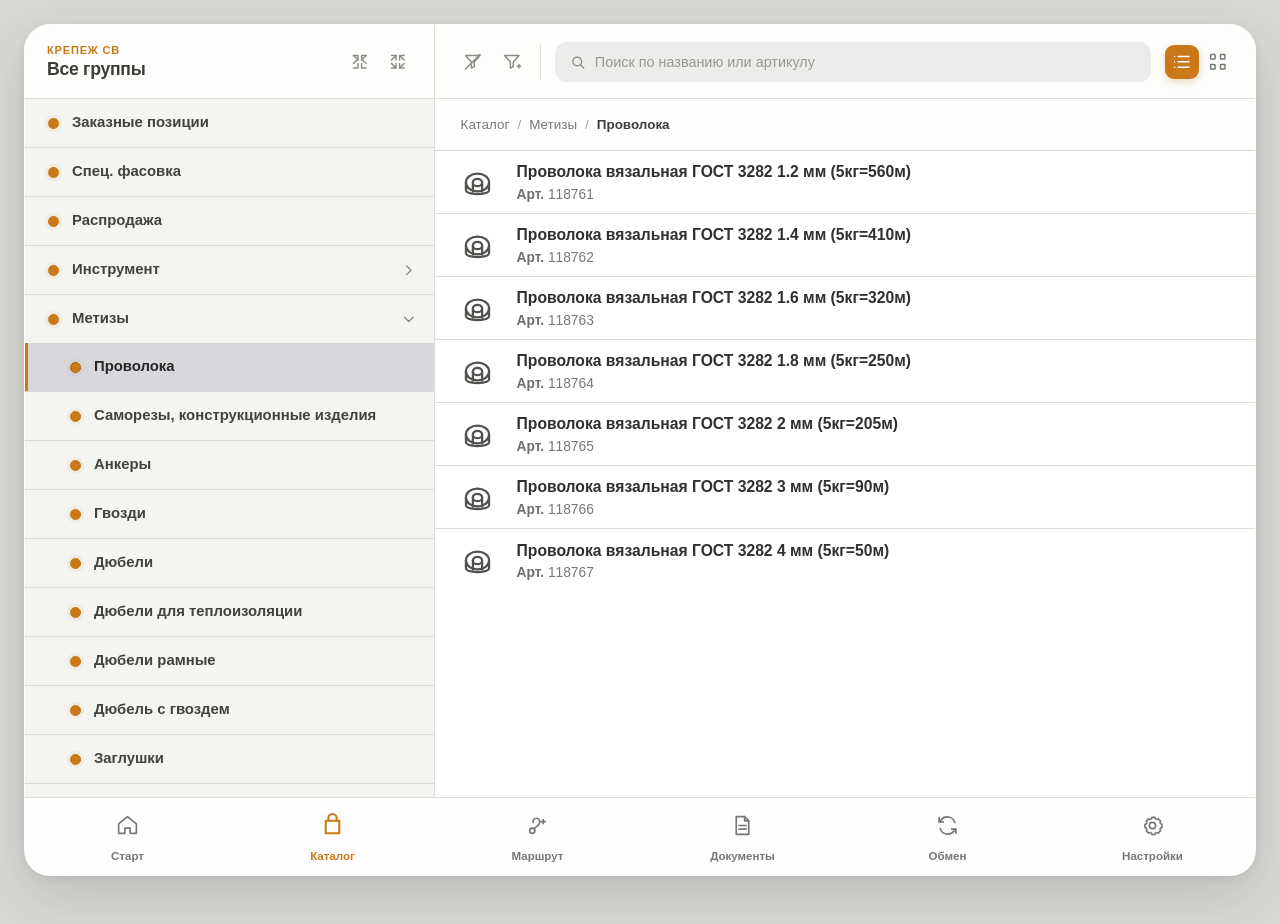
==== крепеж-св-справочник.html @ df532cee "Publish catalog site" ====
<!doctype html>
<html lang="ru">
  <head>
    <meta charset="UTF-8" />
    <meta name="viewport" content="width=device-width, initial-scale=1.0" />
    <meta
      name="description"
      content="Личный справочник ассортимента компании Крепеж СВ."
    />
    <title>Крепеж СВ — справочник ассортимента</title>
    <style>
:root {
  --canvas: #d9d9d5;
  --surface: #f8f8f5;
  --surface-strong: #ffffff;
  --surface-muted: #f0f0ed;
  --line: #deded9;
  --line-strong: #c9c9c5;
  --text: #30322f;
  --muted: #747570;
  --accent: #c97918;
  --accent-deep: #a9610e;
  --accent-soft: #faeddc;
  --selected: #d7d7dc;
  --shadow: 0 20px 60px rgba(40, 42, 38, 0.16), 0 2px 8px rgba(40, 42, 38, 0.08);
  --sidebar-size: clamp(272px, 32vw, 430px);
}

* {
  box-sizing: border-box;
}

html {
  min-width: 320px;
  min-height: 100%;
  background: var(--canvas);
}

body {
  min-width: 320px;
  min-height: 100vh;
  margin: 0;
  color: var(--text);
  background: var(--canvas);
  font-family: "Segoe UI", "Helvetica Neue", Arial, sans-serif;
  -webkit-font-smoothing: antialiased;
  text-rendering: optimizeLegibility;
}

button,
input {
  font: inherit;
}

button,
a {
  -webkit-tap-highlight-color: transparent;
}

button {
  border: 0;
}

button:not(:disabled),
a {
  cursor: pointer;
}

button:focus-visible,
a:focus-visible,
input:focus-visible {
  outline: 3px solid rgba(201, 121, 24, 0.42);
  outline-offset: 2px;
}

[hidden] {
  display: none !important;
}

.visually-hidden {
  position: absolute;
  width: 1px;
  height: 1px;
  padding: 0;
  margin: -1px;
  overflow: hidden;
  clip: rect(0, 0, 0, 0);
  white-space: nowrap;
  border: 0;
}

.svg-sprite {
  position: absolute;
  width: 0;
  height: 0;
  overflow: hidden;
}

.icon {
  display: block;
  width: 1.35rem;
  height: 1.35rem;
  fill: none;
  stroke: currentColor;
  stroke-linecap: round;
  stroke-linejoin: round;
  stroke-width: 1.65;
}

.catalog-app {
  display: grid;
  grid-template-rows: 74px minmax(0, 1fr) 78px;
  width: min(1540px, calc(100% - 48px));
  height: min(920px, calc(100dvh - 48px));
  min-height: 0;
  margin: 24px auto;
  overflow: hidden;
  background: var(--surface);
  border: 1px solid rgba(255, 255, 255, 0.88);
  border-radius: 26px;
  box-shadow: var(--shadow);
}

.app-header {
  display: grid;
  grid-template-columns: var(--sidebar-size) minmax(0, 1fr);
  min-width: 0;
  background: rgba(255, 255, 255, 0.72);
  border-bottom: 1px solid var(--line);
}

.groups-header,
.catalog-controls {
  display: flex;
  align-items: center;
  min-width: 0;
  height: 74px;
}

.groups-header {
  gap: 13px;
  padding: 0 18px 0 22px;
  border-right: 1px solid var(--line);
}

.header-title {
  min-width: 0;
  line-height: 1.05;
}

.header-title p,
.mobile-panel-header p {
  margin: 0 0 3px;
  color: var(--accent);
  font-size: 0.69rem;
  font-weight: 700;
  letter-spacing: 0.075em;
  text-transform: uppercase;
}

.header-title h1 {
  margin: 0;
  color: #3b3d39;
  font-size: 1.1rem;
  font-weight: 700;
  letter-spacing: -0.015em;
}

.group-actions,
.filter-actions,
.view-actions {
  display: flex;
  align-items: center;
}

.group-actions {
  gap: 2px;
  margin-left: auto;
}

.catalog-controls {
  gap: 14px;
  padding: 0 20px;
}

.filter-actions {
  gap: 3px;
  padding-right: 10px;
  border-right: 1px solid var(--line);
}

.icon-button,
.view-button,
.clear-search {
  display: inline-grid;
  flex: 0 0 auto;
  place-items: center;
  width: 36px;
  height: 36px;
  padding: 0;
  color: #8b8d88;
  background: transparent;
  border-radius: 10px;
  transition: color 160ms ease, background-color 160ms ease, transform 160ms ease;
}

.icon-button:hover,
.view-button:hover,
.clear-search:hover {
  color: var(--accent-deep);
  background: var(--accent-soft);
}

.icon-button:active,
.view-button:active,
.clear-search:active {
  transform: translateY(1px);
}

.mobile-menu-button {
  display: none;
}

.search-field {
  display: flex;
  flex: 1 1 330px;
  align-items: center;
  min-width: 170px;
  height: 40px;
  padding: 0 5px 0 13px;
  color: #858782;
  background: #ececea;
  border: 1px solid transparent;
  border-radius: 12px;
  transition: border-color 160ms ease, background-color 160ms ease, box-shadow 160ms ease;
}

.search-field:focus-within {
  background: var(--surface-strong);
  border-color: rgba(201, 121, 24, 0.55);
  box-shadow: 0 0 0 3px rgba(201, 121, 24, 0.12);
}

.search-field .icon {
  width: 1.18rem;
  height: 1.18rem;
}

.search-field input {
  width: 100%;
  min-width: 0;
  height: 100%;
  padding: 0 8px;
  color: var(--text);
  background: transparent;
  border: 0;
  outline: 0;
  font-size: 0.9rem;
}

.search-field input::placeholder {
  color: #989995;
  opacity: 1;
}

.search-field input::-webkit-search-cancel-button {
  display: none;
}

.clear-search {
  width: 29px;
  height: 29px;
  border-radius: 8px;
}

.clear-search .icon {
  width: 1rem;
  height: 1rem;
}

.view-actions {
  gap: 2px;
}

.view-button {
  width: 34px;
  height: 34px;
  color: #777975;
  border-radius: 9px;
}

.view-button.is-active {
  color: #fff;
  background: var(--accent);
  box-shadow: 0 3px 7px rgba(169, 97, 14, 0.24);
}

.view-button.is-active:hover {
  color: #fff;
  background: var(--accent-deep);
}

.catalog-body {
  display: grid;
  grid-template-columns: var(--sidebar-size) minmax(0, 1fr);
  min-height: 0;
}

.groups-panel {
  min-width: 0;
  overflow: auto;
  overscroll-behavior: contain;
  background: #f4f4f1;
  border-right: 1px solid var(--line);
  scrollbar-color: #c5c5c0 transparent;
  scrollbar-width: thin;
}

.groups-panel::-webkit-scrollbar {
  width: 9px;
}

.groups-panel::-webkit-scrollbar-thumb {
  background: #c5c5c0;
  border: 3px solid #f4f4f1;
  border-radius: 8px;
}

.mobile-panel-header {
  display: none;
}

.catalog-tree-nav {
  min-height: 100%;
}

.catalog-tree,
.tree-children {
  padding: 0;
  margin: 0;
  list-style: none;
}

.tree-node {
  border-bottom: 1px solid rgba(211, 211, 207, 0.75);
}

.tree-node.is-expanded > .tree-children {
  display: block;
}

.tree-node:not(.is-expanded) > .tree-children {
  display: none;
}

.tree-row {
  position: relative;
  display: flex;
  min-width: 0;
  min-height: 48px;
}

.tree-select {
  display: flex;
  flex: 1 1 auto;
  align-items: center;
  min-width: 0;
  padding: 9px 42px 9px var(--indent, 21px);
  color: #41433f;
  text-align: left;
  background: transparent;
  transition: background-color 130ms ease, color 130ms ease;
}

.tree-select:hover {
  background: rgba(218, 218, 216, 0.7);
}

.tree-select[aria-current="page"] {
  color: #252724;
  background: var(--selected);
  box-shadow: inset 3px 0 0 var(--accent);
}

.tree-label {
  overflow: hidden;
  font-size: 0.93rem;
  font-weight: 600;
  line-height: 1.18;
  text-overflow: ellipsis;
  white-space: nowrap;
}

.tree-node.depth-0 .tree-label {
  font-weight: 700;
}

.node-dot {
  flex: 0 0 auto;
  width: 14px;
  height: 14px;
  margin-right: 12px;
  border: 1.5px solid #b8bab5;
  border-radius: 50%;
}

.tree-node.depth-0 .node-dot {
  width: 11px;
  height: 11px;
  margin-left: 2px;
  margin-right: 13px;
  background: var(--accent);
  border-color: var(--accent);
  box-shadow: 0 0 0 3px rgba(201, 121, 24, 0.08);
}

.tree-select[aria-current="page"] .node-dot {
  border-color: var(--accent-deep);
}

.tree-toggle {
  position: absolute;
  top: 50%;
  right: 7px;
  display: grid;
  width: 35px;
  height: 35px;
  padding: 0;
  color: #80827d;
  place-items: center;
  background: transparent;
  border-radius: 9px;
  transform: translateY(-50%);
  transition: color 140ms ease, background-color 140ms ease;
}

.tree-toggle:hover {
  color: var(--accent-deep);
  background: var(--accent-soft);
}

.tree-toggle .icon {
  width: 1.1rem;
  height: 1.1rem;
  transition: transform 160ms ease;
}

.tree-node.is-expanded > .tree-row .tree-toggle .icon {
  transform: rotate(90deg);
}

.tree-empty {
  padding: 24px 22px;
  margin: 0;
  color: var(--muted);
  font-size: 0.9rem;
  line-height: 1.45;
}

.sidebar-scrim {
  display: none;
}

.catalog-content {
  display: grid;
  grid-template-rows: 52px minmax(0, 1fr);
  min-width: 0;
  min-height: 0;
  background: #fbfbf9;
}

.category-header {
  display: flex;
  align-items: center;
  justify-content: space-between;
  gap: 16px;
  min-width: 0;
  padding: 0 26px;
  background: rgba(255, 255, 255, 0.84);
  border-bottom: 1px solid var(--line);
}

.breadcrumbs {
  display: flex;
  align-items: center;
  min-width: 0;
  overflow: hidden;
  color: #777974;
  font-size: 0.84rem;
  white-space: nowrap;
}

.breadcrumb-item {
  overflow: hidden;
  text-overflow: ellipsis;
}

.breadcrumb-item:last-child {
  color: #3c3e3a;
  font-weight: 700;
}

.breadcrumb-separator {
  flex: 0 0 auto;
  margin: 0 8px;
  color: #a2a39f;
}

.empty-folder-status {
  flex: 0 0 auto;
  padding: 5px 9px;
  color: #9a6320;
  background: #fbf0e2;
  border-radius: 99px;
  font-size: 0.72rem;
  font-weight: 700;
  white-space: nowrap;
}

.empty-stage {
  display: grid;
  min-height: 0;
  padding: clamp(30px, 6vw, 82px) 24px;
  overflow: auto;
  place-items: center;
  background-color: #fafaf8;
  background-image: linear-gradient(rgba(221, 221, 217, 0.32) 1px, transparent 1px), linear-gradient(90deg, rgba(221, 221, 217, 0.32) 1px, transparent 1px);
  background-size: 28px 28px;
}

.empty-stage.has-products {
  display: block;
  padding: 0;
  overflow: auto;
  background: #fff;
}

.empty-card {
  width: min(100%, 475px);
  padding: clamp(28px, 5vw, 48px);
  text-align: center;
  background: rgba(255, 255, 255, 0.92);
  border: 1px solid #e3e3df;
  border-radius: 20px;
  box-shadow: 0 12px 30px rgba(57, 59, 55, 0.07);
}

.empty-icon {
  display: grid;
  width: 62px;
  height: 62px;
  margin: 0 auto 20px;
  color: var(--accent);
  place-items: center;
  background: var(--accent-soft);
  border-radius: 18px;
}

.empty-icon .icon {
  width: 32px;
  height: 32px;
  stroke-width: 1.35;
}

.empty-card-label {
  margin: 0 0 7px;
  color: var(--accent-deep);
  font-size: 0.71rem;
  font-weight: 800;
  letter-spacing: 0.1em;
  text-transform: uppercase;
}

.empty-card h2 {
  margin: 0;
  color: #2e302d;
  font-size: clamp(1.35rem, 3vw, 1.85rem);
  font-weight: 750;
  letter-spacing: -0.025em;
}

.empty-card p:last-child {
  max-width: 360px;
  margin: 13px auto 0;
  color: #73756f;
  font-size: 0.94rem;
  line-height: 1.55;
}

.products-panel {
  min-height: 100%;
  width: 100%;
}

.products-list {
  min-height: 100%;
  background: #fff;
}

.product-row {
  display: grid;
  grid-template-columns: 49px minmax(0, 1fr);
  gap: 11px;
  align-items: center;
  min-height: 63px;
  padding: 9px 22px;
  border-bottom: 1px solid #deded9;
}

.product-row:last-child {
  border-bottom: 0;
}

.product-marker {
  display: grid;
  width: 42px;
  height: 42px;
  color: #51534f;
  place-items: center;
}

.product-marker .icon {
  width: 37px;
  height: 37px;
  stroke-width: 1.45;
}

.product-details {
  min-width: 0;
}

.product-name {
  margin: 0;
  color: #2f312e;
  font-size: 0.98rem;
  font-weight: 700;
  line-height: 1.25;
  overflow-wrap: anywhere;
}

.product-article {
  margin: 5px 0 0;
  color: #777974;
  font-size: 0.86rem;
}

.product-article strong {
  color: #6d6f6a;
  font-weight: 650;
}

.products-empty {
  min-height: 100%;
  padding: 32px 22px;
  margin: 0;
  color: #757771;
  text-align: center;
  background: #fff;
}

.bottom-nav {
  display: grid;
  grid-template-columns: repeat(6, minmax(0, 1fr));
  min-width: 0;
  background: rgba(255, 255, 255, 0.92);
  border-top: 1px solid var(--line);
}

.bottom-nav-link {
  display: grid;
  gap: 5px;
  min-width: 0;
  padding: 11px 8px 9px;
  color: #767873;
  text-align: center;
  text-decoration: none;
  place-items: center;
  transition: color 150ms ease, background-color 150ms ease;
}

.bottom-nav-link:hover {
  color: var(--accent-deep);
  background: #faf7f1;
}

.bottom-nav-link .icon {
  width: 25px;
  height: 25px;
  stroke-width: 1.6;
}

.bottom-nav-link span {
  overflow: hidden;
  max-width: 100%;
  font-size: 0.72rem;
  font-weight: 650;
  text-overflow: ellipsis;
  white-space: nowrap;
}

.bottom-nav-link.is-active {
  color: var(--accent);
}

.bottom-nav-link.is-active .icon {
  stroke-width: 2;
}

@media (max-width: 1100px) {
  .catalog-app {
    width: min(100% - 28px, 1540px);
    height: calc(100dvh - 28px);
    min-height: 0;
    margin: 14px auto;
    border-radius: 20px;
  }

  .groups-header {
    padding-left: 17px;
  }

  .catalog-controls {
    gap: 8px;
    padding: 0 13px;
  }

  .filter-actions {
    padding-right: 6px;
  }

  .category-header {
    padding: 0 20px;
  }
}

@media (max-width: 850px) {
  :root {
    --sidebar-size: clamp(236px, 34vw, 274px);
  }

  .groups-header {
    padding-right: 11px;
  }

  .header-title p {
    font-size: 0.62rem;
  }

  .header-title h1 {
    font-size: 1rem;
  }

  .group-actions .icon-button {
    width: 31px;
    height: 31px;
  }

  .filter-actions .icon-button {
    width: 32px;
    height: 32px;
  }

  .search-field {
    flex-basis: 180px;
    padding-left: 10px;
  }

  .search-field input {
    font-size: 0.82rem;
  }

  .view-button {
    width: 31px;
    height: 31px;
  }

  .category-header {
    padding: 0 16px;
  }

  .empty-folder-status {
    display: none;
  }

  .product-row {
    grid-template-columns: 42px minmax(0, 1fr);
    gap: 9px;
    min-height: 60px;
    padding: 9px 14px;
  }

  .product-marker {
    width: 37px;
    height: 37px;
  }

  .product-marker .icon {
    width: 33px;
    height: 33px;
  }

  .product-name {
    font-size: 0.89rem;
  }

  .product-article {
    font-size: 0.79rem;
  }
}

@media (max-width: 700px) {
  body.menu-open {
    overflow: hidden;
  }

  .catalog-app {
    grid-template-rows: auto minmax(0, 1fr) 70px;
    width: 100%;
    min-height: 100vh;
    margin: 0;
    border: 0;
    border-radius: 0;
    box-shadow: none;
  }

  .app-header {
    grid-template-columns: 1fr;
  }

  .groups-header,
  .catalog-controls {
    height: 62px;
  }

  .groups-header {
    padding: 0 14px;
    border-right: 0;
    border-bottom: 1px solid var(--line);
  }

  .mobile-menu-button {
    display: inline-grid;
  }

  .group-actions {
    display: none;
  }

  .catalog-controls {
    gap: 7px;
    padding: 0 11px;
  }

  .filter-actions {
    display: none;
  }

  .search-field {
    flex-basis: auto;
    min-width: 0;
  }

  .catalog-body {
    display: block;
    min-height: 0;
  }

  .groups-panel {
    position: fixed;
    z-index: 30;
    top: 0;
    bottom: 0;
    left: 0;
    width: min(86vw, 360px);
    background: #f4f4f1;
    border-right: 1px solid var(--line-strong);
    box-shadow: 18px 0 42px rgba(35, 37, 34, 0.16);
    transform: translateX(-105%);
    transition: transform 220ms ease;
  }

  body.menu-open .groups-panel {
    transform: translateX(0);
  }

  .mobile-panel-header {
    display: flex;
    align-items: center;
    justify-content: space-between;
    height: 72px;
    padding: 0 14px 0 21px;
    background: #fff;
    border-bottom: 1px solid var(--line);
  }

  .mobile-panel-header strong {
    color: #393b37;
    font-size: 1.05rem;
  }

  .sidebar-scrim {
    position: fixed;
    z-index: 20;
    inset: 0;
    display: block;
    padding: 0;
    pointer-events: none;
    opacity: 0;
    background: rgba(23, 24, 22, 0.36);
    transition: opacity 220ms ease;
  }

  body.menu-open .sidebar-scrim {
    pointer-events: auto;
    opacity: 1;
  }

  .catalog-content {
    height: 100%;
  }

  .empty-stage {
    padding: 28px 18px;
    background-size: 24px 24px;
  }

  .empty-stage.has-products {
    padding: 0;
    background: #fff;
  }

  .empty-card {
    padding: 32px 24px;
  }

  .product-row {
    grid-template-columns: 38px minmax(0, 1fr);
    gap: 8px;
    min-height: 57px;
    padding: 9px 12px;
  }

  .product-marker {
    width: 34px;
    height: 34px;
  }

  .product-marker .icon {
    width: 30px;
    height: 30px;
  }

  .product-name {
    font-size: 0.84rem;
  }

  .product-article {
    margin-top: 3px;
    font-size: 0.76rem;
  }

  .bottom-nav-link {
    padding: 9px 3px 8px;
  }
}

@media (max-width: 430px) {
  .header-title h1 {
    font-size: 0.98rem;
  }

  .header-title p {
    font-size: 0.58rem;
  }

  .view-button:last-child {
    display: none;
  }

  .category-header {
    padding: 0 14px;
  }

  .breadcrumbs {
    font-size: 0.79rem;
  }

  .empty-card h2 {
    font-size: 1.4rem;
  }

  .bottom-nav-link .icon {
    width: 22px;
    height: 22px;
  }

  .bottom-nav-link span {
    font-size: 0.59rem;
  }
}

    </style>
  </head>
  <body>
    <main class="catalog-app" id="catalog">
      <header class="app-header">
        <section class="groups-header" aria-label="Навигация по группам">
          <button
            class="icon-button mobile-menu-button"
            id="sidebarToggle"
            type="button"
            aria-label="Открыть группы каталога"
            aria-controls="groupsPanel"
            aria-expanded="false"
          >
            <svg class="icon" aria-hidden="true"><use href="#icon-menu"></use></svg>
          </button>

          <div class="header-title">
            <p>Крепеж СВ</p>
            <h1>Все группы</h1>
          </div>

          <div class="group-actions" aria-label="Действия с деревом групп">
            <button
              class="icon-button"
              id="expandAll"
              type="button"
              aria-label="Развернуть все папки"
              title="Развернуть все папки"
            >
              <svg class="icon" aria-hidden="true"><use href="#icon-expand"></use></svg>
            </button>
            <button
              class="icon-button"
              id="collapseAll"
              type="button"
              aria-label="Свернуть все папки"
              title="Свернуть все папки"
            >
              <svg class="icon" aria-hidden="true"><use href="#icon-collapse"></use></svg>
            </button>
          </div>
        </section>

        <section class="catalog-controls" aria-label="Поиск и представление каталога">
          <div class="filter-actions">
            <button class="icon-button" type="button" aria-label="Очистить фильтры" title="Очистить фильтры">
              <svg class="icon" aria-hidden="true"><use href="#icon-filter-off"></use></svg>
            </button>
            <button class="icon-button" type="button" aria-label="Настроить фильтры" title="Настроить фильтры">
              <svg class="icon" aria-hidden="true"><use href="#icon-filter"></use></svg>
            </button>
          </div>

          <label class="search-field" for="catalogSearch">
            <svg class="icon" aria-hidden="true"><use href="#icon-search"></use></svg>
            <span class="visually-hidden">Поиск по группам</span>
            <input
              id="catalogSearch"
              type="search"
              autocomplete="off"
              placeholder="Поиск по названию или артикулу"
            />
            <button class="clear-search" id="clearSearch" type="button" aria-label="Очистить поиск" hidden>
              <svg class="icon" aria-hidden="true"><use href="#icon-close"></use></svg>
            </button>
          </label>

          <div class="view-actions" aria-label="Вид каталога">
            <button class="view-button is-active" type="button" aria-pressed="true" title="Список">
              <svg class="icon" aria-hidden="true"><use href="#icon-list"></use></svg>
            </button>
            <button class="view-button" type="button" aria-pressed="false" title="Плитка">
              <svg class="icon" aria-hidden="true"><use href="#icon-grid"></use></svg>
            </button>
          </div>
        </section>
      </header>

      <div class="catalog-body">
        <aside class="groups-panel" id="groupsPanel" aria-label="Группы каталога">
          <div class="mobile-panel-header">
            <div>
              <p>Крепеж СВ</p>
              <strong>Все группы</strong>
            </div>
            <button class="icon-button" id="sidebarClose" type="button" aria-label="Закрыть группы каталога">
              <svg class="icon" aria-hidden="true"><use href="#icon-close"></use></svg>
            </button>
          </div>

          <nav class="catalog-tree-nav" aria-label="Структура каталога">
            <p class="tree-empty" id="treeEmpty" hidden>Группы по такому запросу не найдены.</p>
            <ul class="catalog-tree" id="catalogTree"></ul>
          </nav>
        </aside>

        <button class="sidebar-scrim" id="sidebarScrim" type="button" aria-label="Закрыть меню групп"></button>

        <section class="catalog-content" aria-labelledby="categoryTitle">
          <header class="category-header">
            <div class="breadcrumbs" id="breadcrumbs" aria-label="Путь к текущей папке"></div>
          </header>

          <div class="empty-stage" id="catalogStage">
            <section class="empty-card" id="emptyCard" aria-live="polite">
              <div class="empty-icon" aria-hidden="true">
                <svg class="icon"><use href="#icon-folder-open"></use></svg>
              </div>
              <p class="empty-card-label">Выбрана папка</p>
              <h2 id="categoryTitle">Метизы</h2>
              <p id="categoryDescription">
                Здесь пока нет позиций. Позже в этой папке появятся фотографии, названия, артикулы и характеристики товаров.
              </p>
            </section>

            <section class="products-panel" id="productsPanel" aria-live="polite" hidden>
              <div class="products-list" id="productsList"></div>
              <p class="products-empty" id="productsEmpty" hidden>По этому запросу позиций не найдено.</p>
            </section>
          </div>
        </section>
      </div>

      <nav class="bottom-nav" aria-label="Основные разделы">
        <a class="bottom-nav-link" href="#catalog">
          <svg class="icon" aria-hidden="true"><use href="#icon-home"></use></svg>
          <span>Старт</span>
        </a>
        <a class="bottom-nav-link is-active" href="#catalog" aria-current="page">
          <svg class="icon" aria-hidden="true"><use href="#icon-catalog"></use></svg>
          <span>Каталог</span>
        </a>
        <a class="bottom-nav-link" href="#catalog">
          <svg class="icon" aria-hidden="true"><use href="#icon-route"></use></svg>
          <span>Маршрут</span>
        </a>
        <a class="bottom-nav-link" href="#catalog">
          <svg class="icon" aria-hidden="true"><use href="#icon-document"></use></svg>
          <span>Документы</span>
        </a>
        <a class="bottom-nav-link" href="#catalog">
          <svg class="icon" aria-hidden="true"><use href="#icon-sync"></use></svg>
          <span>Обмен</span>
        </a>
        <a class="bottom-nav-link" href="#catalog">
          <svg class="icon" aria-hidden="true"><use href="#icon-settings"></use></svg>
          <span>Настройки</span>
        </a>
      </nav>
    </main>

    <svg class="svg-sprite" aria-hidden="true" focusable="false">
      <symbol id="icon-menu" viewBox="0 0 24 24">
        <path d="M4 7h16M4 12h16M4 17h16" />
      </symbol>
      <symbol id="icon-expand" viewBox="0 0 24 24">
        <path d="M5 5h5v5M19 5h-5v5M5 19h5v-5M19 19h-5v-5" />
        <path d="m10 10-5-5m9 5 5-5m-9 4-5 5m9-5 5 5" />
      </symbol>
      <symbol id="icon-collapse" viewBox="0 0 24 24">
        <path d="M5 5h5v5M19 5h-5v5M5 19h5v-5M19 19h-5v-5" />
        <path d="m5 10 5-5m9 5-5-5M5 14l5 5m9-5-5 5" />
      </symbol>
      <symbol id="icon-filter-off" viewBox="0 0 24 24">
        <path d="M4 5h16l-6.4 7.2v5.2l-3.2 1.6v-6.8z" />
        <path d="m4 20 16-16" />
      </symbol>
      <symbol id="icon-filter" viewBox="0 0 24 24">
        <path d="M4 5h16l-6.4 7.2v5.2l-3.2 1.6v-6.8z" />
        <path d="M18 17h4M20 15v4" />
      </symbol>
      <symbol id="icon-search" viewBox="0 0 24 24">
        <circle cx="10.8" cy="10.8" r="5.8" />
        <path d="m15.2 15.2 4.3 4.3" />
      </symbol>
      <symbol id="icon-close" viewBox="0 0 24 24">
        <path d="m6 6 12 12M18 6 6 18" />
      </symbol>
      <symbol id="icon-list" viewBox="0 0 24 24">
        <path d="M8 6h12M8 12h12M8 18h12" />
        <circle cx="4" cy="6" r=".8" fill="currentColor" stroke="none" />
        <circle cx="4" cy="12" r=".8" fill="currentColor" stroke="none" />
        <circle cx="4" cy="18" r=".8" fill="currentColor" stroke="none" />
      </symbol>
      <symbol id="icon-grid" viewBox="0 0 24 24">
        <rect x="4" y="4" width="5" height="5" rx=".6" />
        <rect x="15" y="4" width="5" height="5" rx=".6" />
        <rect x="4" y="15" width="5" height="5" rx=".6" />
        <rect x="15" y="15" width="5" height="5" rx=".6" />
      </symbol>
      <symbol id="icon-chevron" viewBox="0 0 24 24">
        <path d="m9 6 6 6-6 6" />
      </symbol>
      <symbol id="icon-folder-open" viewBox="0 0 24 24">
        <path d="M3.5 7.5h6l1.8 2.2h8.2a1 1 0 0 1 1 1.2l-1.4 7.1a1.4 1.4 0 0 1-1.4 1.1H5.3a1.4 1.4 0 0 1-1.4-1.7l1.1-7.8a2.5 2.5 0 0 1 2.5-2.1Z" />
        <path d="M4.5 11.2h16" />
      </symbol>
      <symbol id="icon-wire" viewBox="0 0 24 24">
        <ellipse cx="12" cy="12" rx="7.5" ry="5.8" />
        <ellipse cx="12" cy="12" rx="3" ry="2.4" />
        <path d="M4.5 12v5.1c0 3.2 15 3.2 15 0V12M9 12v5.8M15 12v5.8" />
      </symbol>
      <symbol id="icon-home" viewBox="0 0 24 24">
        <path d="m3.5 10.5 8.5-7 8.5 7v9h-6v-5h-5v5h-6z" />
      </symbol>
      <symbol id="icon-catalog" viewBox="0 0 24 24">
        <path d="M5.5 7.5h13v12h-13z" />
        <path d="M8 7.5V5a4 4 0 0 1 8 0v2.5" />
      </symbol>
      <symbol id="icon-route" viewBox="0 0 24 24">
        <circle cx="7" cy="17" r="2.5" />
        <path d="M8.5 15c3.3-2.1 5.8-4.1 5.8-6.6A3.3 3.3 0 0 0 11 5a3.3 3.3 0 0 0-3.2 4.1" />
        <path d="M15.5 8.2h4m-2-2v4" />
      </symbol>
      <symbol id="icon-document" viewBox="0 0 24 24">
        <path d="M6 3.5h8l4 4v13H6z" />
        <path d="M14 3.5v4h4M8.5 12h7M8.5 15.5h7" />
      </symbol>
      <symbol id="icon-sync" viewBox="0 0 24 24">
        <path d="M19 9a7.5 7.5 0 0 0-13-2.5L4 8.5" />
        <path d="M4 4.5v4h4" />
        <path d="M5 15a7.5 7.5 0 0 0 13 2.5l2-2" />
        <path d="M20 19.5v-4h-4" />
      </symbol>
      <symbol id="icon-settings" viewBox="0 0 24 24">
        <circle cx="12" cy="12" r="3" />
        <path d="M19.4 15a1.7 1.7 0 0 0 .3 1.9l.1.1-2.3 2.3-.1-.1a1.7 1.7 0 0 0-1.9-.3 1.7 1.7 0 0 0-1 1.5v.2h-3.2v-.2a1.7 1.7 0 0 0-1-1.5 1.7 1.7 0 0 0-1.9.3l-.1.1L6 17l.1-.1a1.7 1.7 0 0 0 .3-1.9 1.7 1.7 0 0 0-1.5-1h-.2v-3.2h.2a1.7 1.7 0 0 0 1.5-1 1.7 1.7 0 0 0-.3-1.9L6 7.8 8.3 5.5l.1.1a1.7 1.7 0 0 0 1.9.3 1.7 1.7 0 0 0 1-1.5v-.2h3.2v.2a1.7 1.7 0 0 0 1 1.5 1.7 1.7 0 0 0 1.9-.3l.1-.1 2.3 2.3-.1.1a1.7 1.7 0 0 0-.3 1.9 1.7 1.7 0 0 0 1.5 1h.2V14h-.2a1.7 1.7 0 0 0-1.5 1Z" />
      </symbol>
    </svg>

    <script>
const anchorProducts = [
  { name: "HIMTEX Анкер химический EASF 300 мл эпокси-акрилат для любого бетона, кирпича", article: "HIMEASF300 (114580)" },
  { name: "HIMTEX Анкер химический PESF 300 мл для пустотелых оснований и бетона", article: "HIMPESF300 (114167)" },
  { name: "HIMTEX ершик 10 ММ", article: "CHMB10 (115725)" },
  { name: "HIMTEX ершик 12 ММ", article: "CHMB12 (114266)" },
  { name: "HIMTEX ершик 18 ММ", article: "CHMB18 (116584)" },
  { name: "HIMTEX ершик 28 ММ", article: "CHMB28 (114267)" },
  { name: "HIMTEX насадка на картридж универсальная, 300,400", article: "TN (114268)" },
  { name: "HIMTEX насос для продувки отверстий 220", article: "IPUM220 (114269)" },
  { name: "HIMTEX пистолет для картриджа (однозаходной) 300мл", article: "MET300 (114903)" },
  { name: "HIMTEX пистолет для картриджа 385 мл. двухтубный (для EPOXY PE-500)", article: "MET385 (114270)" },
  { name: "HIMTEX Сетчатая нейл. гильза для пустотел. основ. 16*130, NPS, для M10/12", article: "NPS16130 (116878)" },
  { name: "HIMTEX Сетчатая нейл. гильза для пустотел. основ. 16*85, NPS, для M10/12", article: "NPS1685 (115544)" },
  { name: "HIMTEX Сетчатая нейл. гильза для пустотел. основ. 20*85, NPS, для M14/16", article: "NPS2085 (115543)" },
  { name: "MKT Анкер для высоких нагрузок (болт) SZ-B 12/30", article: "117081" },
  { name: "Mungo Анкер-болт M2 10/110 (50шт)", article: "3201011 (410042)" },
  { name: "Анкер забивной DRM 6 (8x25) (100шт.)", article: "700613" },
  { name: "Анкер забивной DRM 8 (10x30) (100шт.)", article: "700603" },
  { name: "Анкер забивной DRM 10 (12x40) (100шт.)", article: "074237" },
  { name: "Анкер забивной DRM 10 (12x40) (50шт.)", article: "074236" },
  { name: "Анкер забивной DRM 16 (20x65) (25шт.)", article: "075421" },
  { name: "Анкер забивной DRM 20 (25x80) (25шт.)", article: "075422" },
  { name: "Анкер клин MAN 6/40 (200шт.)", article: "106390" },
  { name: "Анкер клин MAN 6/60 (100шт.)", article: "108373" },
  { name: "Анкер клин MAN 6/60 (200шт.)", article: "108659" },
  { name: "Анкер клиновой WAM 6x40 (100шт.)", article: "701059" },
  { name: "Анкер клиновой WAM 6x40 (150шт.)", article: "109170" },
  { name: "Анкер клиновой WAM 6x60 (100шт.)", article: "103600" },
  { name: "Анкер клиновой WAM 6x65 (100шт.)", article: "702246" },
  { name: "Анкер клиновой WAM 6x65 (250шт.)", article: "114057" },
  { name: "Анкер клиновой WAM 6x95 (100шт.)", article: "701130" },
  { name: "Анкер клиновой WAM 6x95 (200шт.)", article: "111277" },
  { name: "Анкер клиновой WAM 8x50 (100шт.)", article: "076546" },
  { name: "Анкер клиновой WAM 8x80 (100шт.)", article: "104255" },
  { name: "Анкер клиновой WAM 8x80 (50шт.)", article: "701155" },
  { name: "Анкер клиновой WAM 8x120 (75шт.)", article: "115282" },
  { name: "Анкер клиновой WAM 8x150 (40шт.)", article: "701180" },
  { name: "Анкер клиновой WAM 10x100 (35шт.)", article: "116578" },
  { name: "Анкер клиновой WAM 10x65 (50шт.)", article: "701133" },
  { name: "Анкер клиновой WAM 10x95 (25шт.)", article: "775463" },
  { name: "Анкер клиновой WAM 10x120 (50шт.)", article: "102175" },
  { name: "Анкер клиновой WAM 10x130 (50шт.)", article: "100164" },
  { name: "Анкер клиновой WAM 10x150 (30шт.)", article: "701181" },
  { name: "Анкер клиновой WAM 12x100 (25шт.)", article: "745872" },
  { name: "Анкер клиновой WAM 12x100 (40шт.)", article: "110584" },
  { name: "Анкер клиновой WAM 12x100 (50шт.)", article: "075811" },
  { name: "Анкер клиновой WAM 12x120 (30шт.)", article: "100463" },
  { name: "Анкер клиновой WAM 12x120 (35шт.)", article: "110708" },
  { name: "Анкер клиновой WAM 12x120 (40шт.)", article: "110135" },
  { name: "Анкер клиновой WAM 12x135 (20шт.)", article: "074621" },
  { name: "Анкер клиновой WAM 12x150 (20шт.)", article: "754812" },
  { name: "Анкер клиновой WAM 12x150 (30шт.)", article: "102178" },
  { name: "Анкер клиновой WAM 16x105 (25шт.)", article: "100451" },
  { name: "Анкер клиновой WAM 16x120 (20шт.)", article: "114688" },
  { name: "Анкер клиновой WAM 16x140 (25шт.)", article: "107681" },
  { name: "Анкер клиновой WAM 16x180 (20шт.)", article: "712569" },
  { name: "Анкер клиновой WAM 16x180 (25шт.)", article: "117753" },
  { name: "Анкер клиновой WAM 20x125 (12шт.)", article: "110247" },
  { name: "Анкер клиновой WAM 20x160 (10шт.)", article: "074626" },
  { name: "Анкер клиновой WAM 20x200 (10шт.)", article: "075623" },
  { name: "Анкер клиновой WAM 20x300 (10шт.)", article: "074627" },
  { name: "Анкер клиновой WAM 20x300 (5шт.)", article: "117379" },
  { name: "Анкер латунный LAZ M5 (6,5x20) (100шт.)", article: "111152" },
  { name: "Анкер латунный LAZ M8 (10x30) (100шт.)", article: "117266" },
  { name: "Анкер латунный LAZ M10 (12x40) (50шт.)", article: "075659" },
  { name: "Анкер латунный LAZ M12 (16x38) (25шт.)", article: "119635" },
  { name: "Анкер латунный LAZ M16 (20x60) (20шт.)", article: "745573" },
  { name: "Анкер латунный LAZ M20 (25x75) (25шт.)", article: "105501" },
  { name: "Анкер потолочный с крюком SPDK M3 x 100 (100шт.)", article: "114971" },
  { name: "Анкер потолочный с крюком SPDK M3 x 50 (125шт.)", article: "107389" },
  { name: "Анкер потолочный с крюком SPDK M3 x 85 (125шт.)", article: "105600" },
  { name: "Анкер потолочный с крюком SPDK M4 x 75 (100шт.)", article: "700219" },
  { name: "Анкер потолочный с крюком SPDK M5 x 100 (50шт.)", article: "114970" },
  { name: "Анкер потолочный с крюком SPDK M5 x 95 (50шт.)", article: "107863" },
  { name: "Анкер потолочный с крюком SPDK M6 x 100 (50шт.)", article: "703255" },
  { name: "Анкер потолочный с крюком SPDK M6 x 75 (50шт.)", article: "107707" },
  { name: "Анкер потолочный с крюком SPDK M8 x 100 (20шт.)", article: "703258" },
  { name: "Анкер потолочный с крюком SPDK M8 x 100 (25шт.)", article: "703256" },
  { name: "Анкер разжимной четырехсегментный, M6/10x40 (100шт.)", article: "752125" },
  { name: "Анкер разжимной четырехсегментный, M8/14x50 (60шт.)", article: "108661" },
  { name: "Анкер разжимной четырехсегментный, M10/16x60 (27шт.)", article: "119737" },
  { name: "Анкер разжимной четырехсегментный, M10/16x60 (40шт.)", article: "114453" },
  { name: "Анкер разжимной четырехсегментный, M12/18x80 (25шт.)", article: "752128" },
  { name: "Анкер разжимной четырехсегментный, M12/20x75 (25шт.)", article: "110692" },
  { name: "Анкер разжимной четырехсегментный, M16/24x100 (18шт.)", article: "103757" },
  { name: "Анкер разжимной четырехсегментный, M16/25x100 (15шт.)", article: "117064" },
  { name: "Анкер разжимной четырехсегментный, M16/25x100 (20шт.)", article: "110898" },
  { name: "Анкерный болт HNM 6,5x36 с 6-ти гр.гайкой (150шт.)", article: "700319" },
  { name: "Анкерный болт HNM 6,5x56 с 6-ти гр.гайкой (80шт.)", article: "700320" },
  { name: "Анкерный болт HNM 6,5x75 с 6-ти гр.гайкой (50шт.)", article: "700321" },
  { name: "Анкерный болт HNM 8x25 с 6-ти гр.гайкой (120шт.)", article: "118261" },
  { name: "Анкерный болт HNM 8x40 с 6-ти гр.гайкой (100шт.)", article: "700458" },
  { name: "Анкерный болт HNM 8x40 с 6-ти гр.гайкой (120шт.)", article: "700322" },
  { name: "Анкерный болт HNM 8x65 с 6-ти гр.гайкой (100шт.)", article: "071326" },
  { name: "Анкерный болт HNM 8x65 с 6-ти гр.гайкой (175шт.)", article: "110122" },
  { name: "Анкерный болт HNM 8x85 с 6-ти гр.гайкой (125шт.)", article: "110123" },
  { name: "Анкерный болт HNM 8x85 с 6-ти гр.гайкой (60шт.)", article: "700307" },
  { name: "Анкерный болт HNM 8x100 с 6-ти гр.гайкой (100шт.)", article: "736548" },
  { name: "Анкерный болт HNM 8x100 с 6-ти гр.гайкой (125шт.)", article: "109234" },
  { name: "Анкерный болт HNM 8x120 с 6-ти гр.гайкой (110шт.)", article: "109321" },
  { name: "Анкерный болт HNM 10x40 с 6-ти гр.гайкой (100шт.)", article: "106389" },
  { name: "Анкерный болт HNM 10x40 с 6-ти гр.гайкой (120шт.)", article: "111166" },
  { name: "Анкерный болт HNM 10x50 с 6-ти гр.гайкой (100шт.)", article: "700358" },
  { name: "Анкерный болт HNM 10x50 с 6-ти гр.гайкой (110шт.)", article: "110063" },
  { name: "Анкерный болт HNM 10x50 с 6-ти гр.гайкой (60шт.)", article: "700327" },
  { name: "Анкерный болт HNM 10x60 с 6-ти гр.гайкой (100шт.)", article: "700359" },
  { name: "Анкерный болт HNM 10x60 с 6-ти гр.гайкой (50шт.)", article: "700328" },
  { name: "Анкерный болт HNM 10x77 с 6-ти гр.гайкой (50шт.)", article: "700308" },
  { name: "Анкерный болт HNM 10x97 с 6-ти гр.гайкой (60шт.)", article: "700329" },
  { name: "Анкерный болт HNM 10x97 с 6-ти гр.гайкой (75шт.)", article: "110067" },
  { name: "Анкерный болт HNM 10x125 с 6-ти гр.гайкой (50шт.)", article: "700348" },
  { name: "Анкерный болт HNM 10x125 с 6-ти гр.гайкой (55шт.)", article: "110858" },
  { name: "Анкерный болт HNM 10x130 с 6-ти гр.гайкой (50шт.)", article: "700366" },
  { name: "Анкерный болт HNM 10x150 с 6-ти гр.гайкой (50шт.)", article: "074937" },
  { name: "Анкерный болт HNM 10x180 с 6-ти гр.гайкой (65шт.)", article: "109235" },
  { name: "Анкерный болт HNM 10x200 с 6-ти гр.гайкой (40шт.)", article: "702316" },
  { name: "Анкерный болт HNM 10x200 с 6-ти гр.гайкой (50шт.)", article: "104539" },
  { name: "Анкерный болт HNM 10x250 с 6-ти гр.гайкой (25шт.)", article: "104716" },
  { name: "Анкерный болт HNM 12x60 с 6-ти гр.гайкой (80шт.)", article: "110018" },
  { name: "Анкерный болт HNM 12x75 с 6-ти гр.гайкой (50шт.)", article: "700331" },
  { name: "Анкерный болт HNM 12x99 с 6-ти гр.гайкой (50шт.)", article: "700367" },
  { name: "Анкерный болт HNM 12x129 с 6-ти гр.гайкой (25шт.)", article: "079623" },
  { name: "Анкерный болт HNM 12x129 с 6-ти гр.гайкой (40шт.)", article: "700589" },
  { name: "Анкерный болт HNM 12x150 с 6-ти гр.гайкой (20шт.)", article: "077499" },
  { name: "Анкерный болт HNM 12x150 с 6-ти гр.гайкой (25шт.)", article: "782825" },
  { name: "Анкерный болт HNM 12x180 с 6-ти гр.гайкой (25шт.)", article: "103788" },
  { name: "Анкерный болт HNM 12x180 с 6-ти гр.гайкой (9шт.)", article: "119232" },
  { name: "Анкерный болт HNM 12x200 с 6-ти гр.гайкой (25шт.)", article: "077505" },
  { name: "Анкерный болт HNM 12x250 с 6-ти гр.гайкой (25шт.)", article: "103342" },
  { name: "Анкерный болт HNM 12x280 с 6-ти гр.гайкой (25шт.)", article: "103343" },
  { name: "Анкерный болт HNM 14x100 с 6-ти гр.гайкой (45шт.)", article: "110124" },
  { name: "Анкерный болт HNM 14x120 с 6-ти гр.гайкой (25шт.)", article: "702318" },
  { name: "Анкерный болт HNM 14x120 с 6-ти гр.гайкой (45шт.)", article: "119858" },
  { name: "Анкерный болт HNM 14x150 с 6-ти гр.гайкой (25шт.)", article: "104540" },
  { name: "Анкерный болт HNM 14x200 с 6-ти гр.гайкой (20шт.)", article: "077504" },
  { name: "Анкерный болт HNM 14x250 с 6-ти гр.гайкой (20шт.)", article: "077501" },
  { name: "Анкерный болт HNM 14x300 с 6-ти гр.гайкой (20шт.)", article: "077502" },
  { name: "Анкерный болт HNM 16x65 с 6-ти гр.гайкой (25шт.)", article: "102210" },
  { name: "Анкерный болт HNM 16x65 с 6-ти гр.гайкой (30шт.)", article: "103377" },
  { name: "Анкерный болт HNM 16x111 с 6-ти гр.гайкой (20шт.)", article: "700619" },
  { name: "Анкерный болт HNM 16x111 с 6-ти гр.гайкой (30шт.)", article: "700622" },
  { name: "Анкерный болт HNM 16x147 с 6-ти гр.гайкой (20шт.)", article: "002176" },
  { name: "Анкерный болт HNM 16x147 с 6-ти гр.гайкой (25шт.)", article: "700590" },
  { name: "Анкерный болт HNM 16x200 с 6-ти гр.гайкой (20шт.)", article: "104625" },
  { name: "Анкерный болт HNM 16x220 с 6-ти гр.гайкой (25шт.)", article: "701488" },
  { name: "Анкерный болт HNM 16x250 с 6-ти гр.гайкой (20шт.)", article: "077503" },
  { name: "Анкерный болт HNM 16x400 с 6-ти гр.гайкой (10шт.)", article: "104492" },
  { name: "Анкерный болт HNM 20x75 с 6-ти гр.гайкой (15шт.)", article: "075657" },
  { name: "Анкерный болт HNM 20x107 с 6-ти гр.гайкой (10шт.)", article: "703370" },
  { name: "Анкерный болт HNM 20x151 с 6-ти гр.гайкой (13шт.)", article: "110252" },
  { name: "Анкерный болт HNM 20x200 с 6-ти гр.гайкой (10шт.)", article: "745685" },
  { name: "Анкерный болт HNM 20x250 с 6-ти гр.гайкой (17шт.)", article: "110732" },
  { name: "Анкерный болт HNM 20x250 с 6-ти гр.гайкой (4шт.)", article: "119803" },
  { name: "Анкерный болт HNM 20x250 с 6-ти гр.гайкой (5шт.)", article: "119804" },
  { name: "Анкерный болт HNM 20x300 с 6-ти гр.гайкой (10шт.)", article: "745686" },
  { name: "Анкерный болт HNM 20x350 с 6-ти гр.гайкой (5шт.)", article: "745687" },
  { name: "Анкерный болт HNM 20x400 с 6-ти гр.гайкой (5шт.)", article: "745688" },
  { name: "Анкерный болт HA 10x50 с кольцом M8 (50шт.)", article: "100057" },
  { name: "Анкерный болт HA 10x60 с кольцом M8 (50шт.)", article: "700313" },
  { name: "Анкерный болт HA 10x80 с кольцом M8 (50шт.)", article: "700939" },
  { name: "Анкерный болт HA 10x100 с кольцом M8 (30шт.)", article: "700940" },
  { name: "Анкерный болт HA 12x70 с кольцом M10 (50шт.)", article: "700314" },
  { name: "Анкерный болт HA 12x100 с кольцом M10 (25шт.)", article: "106092" },
  { name: "Анкерный болт HA 12x130 с кольцом M10 (25шт.)", article: "116454" },
  { name: "Анкерный болт HA 14x70 с кольцом M10 (25шт.)", article: "700214" },
  { name: "Анкерный болт HA 14x100 с кольцом M10 (25шт.)", article: "700224" },
  { name: "Анкерный болт HA 16x60 с кольцом M12 (20шт.)", article: "700221" },
  { name: "Анкерный болт HA 16x80 с кольцом M12 (10шт.)", article: "111395" },
  { name: "Анкерный болт HA 16x80 с кольцом M12 (20шт.)", article: "700210" },
  { name: "Анкерный болт HA 16x100 с кольцом M12 (10шт.)", article: "117522" },
  { name: "Анкерный болт HA 16x110 с кольцом M12 (10шт.)", article: "700942" },
  { name: "Анкерный болт HA 16x110 с кольцом M12 (9шт.)", article: "117803" },
  { name: "Анкерный болт HA 20x75 с кольцом M12 (20шт.)", article: "700209" },
  { name: "Анкерный болт HA 20x130 с кольцом M12 (10шт.)", article: "106095" },
  { name: "Анкерный болт HA 8x40 с кольцом M6 (100шт.)", article: "702003" },
  { name: "Анкерный болт HA 8x45 с кольцом M6 (100шт.)", article: "700310" },
  { name: "Анкерный болт HA 8x60 с кольцом M6 (100шт.)", article: "701089" },
  { name: "Анкерный болт HA 8x80 с кольцом M6 (100шт.)", article: "104330" },
  { name: "Анкерный болт HA 8x100 с кольцом M6 (50шт.)", article: "106091" },
  { name: "Анкерный болт HA 8x100 с кольцом M6 (80шт.)", article: "114576" },
  { name: "Анкерный болт HG 10x50 с крюком M8 (50шт.)", article: "100062" },
  { name: "Анкерный болт HG 10x60 с крюком M8 (50шт.)", article: "700312" },
  { name: "Анкерный болт HG 10x80 с крюком M8 (50шт.)", article: "700938" },
  { name: "Анкерный болт HG 10x100 с крюком M8 (50шт.)", article: "107899" },
  { name: "Анкерный болт HG 10x120 с крюком M8 (25шт.)", article: "116995" },
  { name: "Анкерный болт HG 10x120 с крюком M8 (50шт.)", article: "106075" },
  { name: "Анкерный болт HG 12x70 с крюком M10 (50шт.)", article: "700315" },
  { name: "Анкерный болт HG 12x100 с крюком M10 (20шт.)", article: "101021" },
  { name: "Анкерный болт HG 12x100 с крюком M10 (25шт.)", article: "106097" },
  { name: "Анкерный болт HG 12x130 с крюком M10 (20шт.)", article: "745856" },
  { name: "Анкерный болт HG 14x70 с крюком M10 (25шт.)", article: "700207" },
  { name: "Анкерный болт HG 14x100 с крюком M10 (20шт.)", article: "116226" },
  { name: "Анкерный болт HG 14x100 с крюком M10 (25шт.)", article: "700225" },
  { name: "Анкерный болт HG 16x60 с крюком M12 (25шт.)", article: "107867" },
  { name: "Анкерный болт HG 16x80 с крюком M12 (20шт.)", article: "075906" },
  { name: "Анкерный болт HG 16x100 с крюком M12 (25шт.)", article: "112225" },
  { name: "Анкерный болт HG 16x110 с крюком M12 (10шт.)", article: "700945" },
  { name: "Анкерный болт HG 16x130 с крюком M12 (10шт.)", article: "700203" },
  { name: "Анкерный болт HG 20x75 с крюком M12 (20шт.)", article: "700204" },
  { name: "Анкерный болт HG 20x130 с крюком M12 (8шт.)", article: "119138" },
  { name: "Анкерный болт HG 8x40 с крюком M6 (100шт.)", article: "702002" },
  { name: "Анкерный болт HG 8x45 с крюком M6 (100шт.)", article: "700311" },
  { name: "Анкерный болт HG 8x60 с крюком M6 (100шт.)", article: "100002" },
  { name: "Анкерный болт HG 8x60 с крюком M6 (50шт.)", article: "116607" },
  { name: "Анкерный болт HG 8x100 с крюком M6 (80шт.)", article: "108286" },
  { name: "Анкерный болт HL 10x60 с прямым крюком M8 (50шт.)", article: "701160" },
  { name: "Анкерный болт HL 10x80 с прямым крюком M8 (50шт.)", article: "701183" },
  { name: "Анкерный болт HL 10x100 с прямым крюком M8 (30шт.)", article: "701184" },
  { name: "Анкерный болт HL 10x100 с прямым крюком M8 (50шт.)", article: "101039" },
  { name: "Анкерный болт HL 10x120 с прямым крюком M8 (30шт.)", article: "701185" },
  { name: "Анкерный болт HL 12x70 с прямым крюком M10 (50шт.)", article: "701165" },
  { name: "Анкерный болт HL 12x100 с прямым крюком M8 (25шт.)", article: "701186" },
  { name: "Анкерный болт HL 12x130 с прямым крюком M8 (20шт.)", article: "701187" },
  { name: "Анкерный болт HL 14x70 с прямым крюком M10 (25шт.)", article: "701167" },
  { name: "Анкерный болт HL 14x100 с прямым крюком M8 (25шт.)", article: "701188" },
  { name: "Анкерный болт HL 16x80 с прямым крюком M12 (20шт.)", article: "701168" },
  { name: "Анкерный болт HL 16x130 с прямым крюком M8 (20шт.)", article: "105312" },
  { name: "Анкерный болт HL 20x130 с прямым крюком M8 (20шт.)", article: "701190" },
  { name: "Анкерный болт HL 8x40 с прямым крюком M6 (100шт.)", article: "701149" },
  { name: "Анкерный болт HL 8x60 с прямым крюком M6 (100шт.)", article: "108390" },
  { name: "Анкерный болт HND 10x100 двухраспорный с гайкой (50шт.)", article: "119654" },
  { name: "Анкерный болт HND 10x150 двухраспорный с гайкой (50шт.)", article: "702282" },
  { name: "Анкерный болт HND 10x200 двухраспорный с гайкой (50шт.)", article: "702283" },
  { name: "Анкерный болт HND 12x150 двухраспорный с гайкой (30шт.)", article: "108662" },
  { name: "Анкерный болт HND 12x200 двухраспорный с гайкой (40шт.)", article: "108617" },
  { name: "Анкерный болт HND 12x250 двухраспорный с гайкой (40шт.)", article: "110075" },
  { name: "Анкерный болт HND 12x300 двухраспорный с гайкой (30шт.)", article: "702287" },
  { name: "Анкерный болт HND 12x350 двухраспорный с гайкой (25шт.)", article: "104322" },
  { name: "Анкерный болт HND 14x200 двухраспорный с гайкой (25шт.)", article: "109028" },
  { name: "Анкерный болт HND 14x250 двухраспорный с гайкой (25шт.)", article: "116370" },
  { name: "Анкерный болт HND 14x300 двухраспорный с гайкой (25шт.)", article: "119368" },
  { name: "Анкерный болт HND 16x200 двухраспорный с гайкой (15шт.)", article: "110236" },
  { name: "Анкерный болт HND 16x250 двухраспорный с гайкой (15шт.)", article: "118461" },
  { name: "Анкерный болт HND 16x250 двухраспорный с гайкой (20шт.)", article: "109679" },
  { name: "Анкерный болт HND 16x300 двухраспорный с гайкой (15шт.)", article: "117276" },
  { name: "Анкерный болт HND 16x350 двухраспорный с гайкой (15шт.)", article: "108701" },
  { name: "Анкерный болт HND 16x400 двухраспорный с гайкой (10шт.)", article: "108663" },
  { name: "Анкерный болт HND 20x250 двухраспорный с гайкой (10шт.)", article: "119013" },
  { name: "Анкерный болт HND 20x250 двухраспорный с гайкой (3шт.)", article: "119128" },
  { name: "Анкерный болт HND 20x350 двухраспорный с гайкой (10шт.)", article: "111187" },
  { name: "Анкерный болт HND 20x400 двухраспорный с гайкой (5шт.)", article: "702299" },
  { name: "Анкерный болт HND 25x200 двухраспорный с гайкой (10шт.)", article: "702310" },
  { name: "Анкерный болт HND 25x250 двухраспорный с гайкой (10шт.)", article: "115615" },
  { name: "Анкерный болт HND 25x300 двухраспорный с гайкой (5шт.)", article: "702324" },
  { name: "Анкерный болт HND 25x350 двухраспорный с гайкой (5шт.)", article: "702312" },
  { name: "Анкерный болт HND 25x400 двухраспорный с гайкой (5шт.)", article: "702325" },
  { name: "Анкерный болт HND 30x200 двухраспорный с гайкой (5шт.)", article: "108702" },
  { name: "Анкерный болт HND 30x250 двухраспорный с гайкой (5шт.)", article: "702314" },
  { name: "Анкерный болт HND 30x300 двухраспорный с гайкой (5шт.)", article: "702326" },
  { name: "Анкерный болт HND 30x350 двухраспорный с гайкой (5шт.)", article: "702315" },
  { name: "Анкерный болт HND 30x400 двухраспорный с гайкой (5шт.)", article: "702327" },
  { name: "Анкерный болт HND-R 16*200 с кольцом (20шт.)", article: "107325" },
  { name: "Анкерный болт двухраспорный M12x100 (30шт.)", article: "702227" },
  { name: "Анкерный болт двухраспорный M16x120 (20шт.)", article: "702233" },
  { name: "Анкерный болт двухраспорный M16x120 (30шт.)", article: "702256" },
  { name: "Анкерный болт HBM 8x45 (100шт.)", article: "700336" },
  { name: "Анкерный болт HBM 8x45 (160шт.)", article: "111907" },
  { name: "Анкерный болт HBM 8x60 (50шт.)", article: "700337" },
  { name: "Анкерный болт HBM 8x80 (125шт.)", article: "103565" },
  { name: "Анкерный болт HBM 8x80 (50шт.)", article: "782818" },
  { name: "Анкерный болт HBM 8x90 (100шт.)", article: "100030" },
  { name: "Анкерный болт HBM 8x90 (50шт.)", article: "108698" },
  { name: "Анкерный болт HBM 8x100 (50шт.)", article: "078882" },
  { name: "Анкерный болт HBM 8x100 (60шт.)", article: "105476" },
  { name: "Анкерный болт HBM 10x50 (50шт.)", article: "106361" },
  { name: "Анкерный болт HBM 10x80 (25шт.)", article: "700334" },
  { name: "Анкерный болт HBM 10x80 (50шт.)", article: "700799" },
  { name: "Анкерный болт HBM 10x100 (25шт.)", article: "700332" },
  { name: "Анкерный болт HBM 10x110 (65шт.)", article: "119826" },
  { name: "Анкерный болт HBM 10x120 (25шт.)", article: "072365" },
  { name: "Анкерный болт HBM 10x130 (25шт.)", article: "104646" },
  { name: "Анкерный болт HBM 10x130 (55шт.)", article: "111515" },
  { name: "Анкерный болт HBM 10x140 (25шт.)", article: "075693" },
  { name: "Анкерный болт HBM 10x150 (50шт.)", article: "109418" },
  { name: "Анкерный болт HBM 12x65 (25шт.)", article: "105866" },
  { name: "Анкерный болт HBM 12x65 (60шт.)", article: "100874" },
  { name: "Анкерный болт HBM 12x80 (55шт.)", article: "110019" },
  { name: "Анкерный болт HBM 12x100 (25шт.)", article: "700335" },
  { name: "Анкерный болт HBM 12x110 (50шт.)", article: "111160" },
  { name: "Анкерный болт HBM 12x120 (25шт.)", article: "079624" },
  { name: "Анкерный болт HBM 12x140 (25шт.)", article: "079627" },
  { name: "Анкерный болт HBM 12x160 (25шт.)", article: "079625" },
  { name: "Анкерный болт HBM 12x180 (25шт.)", article: "118065" },
  { name: "Анкерный болт HBM 16x130 (20шт.)", article: "103791" },
  { name: "Анкерный болт HBM 16x150 (10шт.)", article: "119766" },
  { name: "Анкерный болт HBM 16x150 (20шт.)", article: "079635" },
  { name: "Анкерный болт HBM 16x200 (20шт.)", article: "079631" },
  { name: "Анкерный болт HBM 20x110 (10шт.)", article: "107898" },
  { name: "Анкерный болт HBM 20x160 (10шт.)", article: "702320" },
  { name: "Анкерный болт HBM 20x200 (10шт.)", article: "702321" },
  { name: "Дюбель MOLLY RO 5/52 полукольцо (50шт)", article: "745556" },
  { name: "Дюбель MOLLY RO 6/52 полукольцо (100шт)", article: "117890" },
  { name: "Дюбель MOLLY W 5/52 L-образный (50шт)", article: "074153" },
  { name: "Дюбель MOLLY стальной 4x32 кор. (100шт.)", article: "744548" },
  { name: "Дюбель MOLLY стальной 6x37 кор. (100шт.)", article: "105959" },
  { name: "Дюбель MOLLY стальной 8x37 кор. (50шт.)", article: "752130" },
];

const nailProducts = [
  { name: "Гвозди строительные, ГОСТ 4028-63, 1,2x25 (5кг.)", article: "105434" },
  { name: "Гвозди строительные, ГОСТ 4028-63, 1,8x32 (5кг.)", article: "105441" },
  { name: "Гвозди строительные, ГОСТ 4028-63, 1,8x40 (5кг.)", article: "09284" },
  { name: "Гвозди строительные, ГОСТ 4028-63, 2,0x40 конт. (1кг.)", article: "118820" },
  { name: "Гвозди строительные, ГОСТ 4028-63, 2,0x40 (5кг.)", article: "107584" },
  { name: "Гвозди строительные, ГОСТ 4028-63, 2,0x50 (5кг.)", article: "117836" },
  { name: "Гвозди строительные, ГОСТ 4028-63, 2,5x50 (5кг.)", article: "107116" },
  { name: "Гвозди строительные, ГОСТ 4028-63, 2,5x60 (5кг.)", article: "107117" },
  { name: "Гвозди строительные, ГОСТ 4028-63, 3,0x70 (5кг.)", article: "107115" },
  { name: "Гвозди строительные, ГОСТ 4028-63, 3,0x80 (5кг.)", article: "107118" },
  { name: "Гвозди строительные, ГОСТ 4028-63, 3,5x90 (5кг.)", article: "107119" },
  { name: "Гвозди строительные, ГОСТ 4028-63, 4,0x100 (5кг.)", article: "107120" },
  { name: "Гвозди строительные, ГОСТ 4028-63, 4,0x120 (5кг.)", article: "107121" },
  { name: "Гвозди строительные, ГОСТ 4028-63, 5,0x150 (5кг.)", article: "107122" },
  { name: "Гвозди строительные, ГОСТ 4028-63, 6,0x200 (5кг.)", article: "107123" },
  { name: "Гвозди строительные, ГОСТ 4028-63, 7,6x250 конт. (0,5кг.)", article: "117751" },
  { name: "Гвозди строительные, ГОСТ 4028-63, 7,6x250 (5кг.)", article: "105442" },
  { name: "Гвозди шиферные, оц. шляпка, 5,0x120 (1кг.)", article: "110321" },
  { name: "Гвозди толевые, ОЦ. ГОСТ 4029-63, 2,0x20 (5кг.)", article: "107585" },
  { name: "Гвозди толевые, ОЦ. ГОСТ 4029-63, 2,0x25 (5кг.)", article: "107586" },
  { name: "Гвозди толевые, ОЦ. ГОСТ 4029-63, 2,5x32 (5кг.)", article: "107587" },
  { name: "Гвозди толевые, ОЦ. ГОСТ 4029-63, 2,5x40 (5кг.)", article: "107588" },
  { name: "Гвозди финишные бронза 1,2x20 конт.(1кг.)", article: "105675" },
  { name: "Гвозди финишные бронза 1,2x20 кор.(5кг.)", article: "701942" },
  { name: "Гвозди финишные бронза 1,2x25 конт.(1кг.)", article: "105676" },
  { name: "Гвозди финишные бронза 1,2x25 кор.(5кг.)", article: "701939" },
  { name: "Гвозди финишные бронза 1,2x30 конт.(1кг.)", article: "105677" },
  { name: "Гвозди финишные бронза 1,2x30 кор.(5кг.)", article: "701937" },
  { name: "Гвозди финишные бронза 1,2x35 конт.(1кг.)", article: "105678" },
  { name: "Гвозди финишные бронза 1,2x40 конт.(1кг.)", article: "105679" },
  { name: "Гвозди финишные бронза 1,2x40 кор.(5кг.)", article: "701933" },
  { name: "Гвозди финишные бронза 1,2x50 конт.(1кг.)", article: "105680" },
  { name: "Гвозди финишные бронза 1,2x50 кор.(5кг.)", article: "701931" },
  { name: "Гвозди финишные латунированные 1,2x20 конт.(1кг.)", article: "105663" },
  { name: "Гвозди финишные латунированные 1,2x20 кор.(5кг.)", article: "702092" },
  { name: "Гвозди финишные латунированные 1,2x25 конт.(1кг.)", article: "105664" },
  { name: "Гвозди финишные латунированные 1,2x25 кор.(5кг.)", article: "702093" },
  { name: "Гвозди финишные латунированные 1,2x35 конт.(1кг.)", article: "105666" },
  { name: "Гвозди финишные латунированные 1,2x35 кор.(5кг.)", article: "702095" },
  { name: "Гвозди финишные латунированные 1,2x40 конт.(1кг.)", article: "105667" },
  { name: "Гвозди финишные латунированные 1,2x40 кор.(5кг.)", article: "702096" },
  { name: "Гвозди финишные латунированные 1,2x50 конт.(1кг.)", article: "105668" },
  { name: "Гвозди финишные латунированные 1,2x50 кор.(5кг.)", article: "702097" },
  { name: "Гвозди финишные латунированные 1,8x40 кор.(5кг.)", article: "105166" },
  { name: "Гвозди финишные омедненные 1,2x20 конт.(1кг.)", article: "105669" },
  { name: "Гвозди финишные омедненные 1,2x25 конт.(1кг.)", article: "105670" },
  { name: "Гвозди финишные омедненные 1,2x25 кор.(5кг.)", article: "702099" },
  { name: "Гвозди финишные омедненные 1,2x30 конт.(1кг.)", article: "105671" },
  { name: "Гвозди финишные омедненные 1,2x35 конт.(1кг.)", article: "105672" },
  { name: "Гвозди финишные омедненные 1,2x35 кор.(5кг.)", article: "702113" },
  { name: "Гвозди финишные омедненные 1,2x40 конт.(1кг.)", article: "105673" },
  { name: "Гвозди финишные омедненные 1,2x40 кор.(5кг.)", article: "702114" },
  { name: "Гвозди финишные омедненные 1,2x50 конт.(1кг.)", article: "105674" },
  { name: "Гвозди финишные омедненные 1,2x50 кор.(5кг.)", article: "702115" },
  { name: "Гвозди финишные оцинкованные 1,6x20 конт.(1кг.)", article: "111465" },
  { name: "Гвозди финишные оцинкованные 1,6x25 конт.(1кг.)", article: "111466" },
  { name: "Гвозди финишные оцинкованные 1,6x25 кор.(5кг.)", article: "075831" },
  { name: "Гвозди финишные оцинкованные 1,6x30 конт.(1кг.)", article: "110773" },
  { name: "Гвозди финишные оцинкованные 1,6x35 конт.(1кг.)", article: "111467" },
  { name: "Гвозди финишные оцинкованные 1,8x30 конт.(1кг.)", article: "111469" },
  { name: "Гвозди финишные оцинкованные 1,8x30 кор.(5кг.)", article: "075834" },
  { name: "Гвозди финишные оцинкованные 1,8x35 конт.(1кг.)", article: "111470" },
  { name: "Гвозди финишные оцинкованные 1,8x35 кор.(5кг.)", article: "075835" },
  { name: "Гвозди финишные оцинкованные 1,8x50 конт.(1кг.)", article: "075844" },
  { name: "Гвозди финишные оцинкованные 1,8x50 кор.(5кг.)", article: "075837" },
  { name: "Гвоздь декоративный, шляпка белая, (100 шт.)", article: "101649" },
  { name: "Гвоздь декоративный, шляпка бордо, (100 шт.)", article: "101651" },
  { name: "Гвоздь декоративный, шляпка бук, (100 шт.)", article: "106455" },
  { name: "Гвоздь декоративный, шляпка желтая, (100 шт.)", article: "101652" },
  { name: "Гвоздь декоративный, шляпка зеленая, (100 шт.)", article: "101655" },
  { name: "Гвоздь декоративный, шляпка коричневая, (100 шт.)", article: "10479" },
  { name: "Гвоздь декоративный, шляпка синяя, (100 шт.)", article: "101656" },
  { name: "Гвоздь декоративный, шляпка темно-коричневая, (100 шт.)", article: "101653" },
  { name: "Гвоздь декоративный, шляпка черная, (100 шт.)", article: "101650" },
];

const dowelProducts = [
  { name: "Дюбель KEW универсальный RD 6/51,красный (8000шт.)", article: "110770" },
  { name: "Дюбель Reistox нейлоновый для газобетона AERT 8x50 (250шт.)", article: "114171" },
  { name: "Дюбель Reistox нейлоновый для газобетона AERT 10x55 (250шт.)", article: "114172" },
  { name: "Дюбель Reistox нейлоновый для газобетона AERT 14x75 (50шт.)", article: "118507" },
  { name: "Дюбель Reistox по бетону RL 6/30 (1000шт.)", article: "099822" },
  { name: "Дюбель Reistox по бетону RL 8/40 (1000шт.)", article: "092596" },
  { name: "Дюбель Reistox по бетону RL 10/50 (500шт.)", article: "099824" },
  { name: "Дюбель Reistox по бетону RL 12/60 (250шт.)", article: "099825" },
  { name: "Дюбель Reistox по бетону RL 14/70 (100шт.)", article: "099826" },
  { name: "Дюбель Reistox распорный PJ-K 6/40 (1000шт.)", article: "108852" },
  { name: "Дюбель Reistox распорный PJ-K 6/40 (847шт.)", article: "119229" },
  { name: "Дюбель Reistox распорный PJ-K 6/60 (1000шт.)", article: "109018" },
  { name: "Дюбель Reistox распорный PJ-K 6/60 (500шт.)", article: "118008" },
  { name: "Дюбель Reistox распорный PJ-K 8/40 (1000шт.)", article: "108853" },
  { name: "Дюбель Reistox распорный PJ-K 8/40 (965шт.)", article: "118282" },
  { name: "Дюбель Reistox распорный PJ-K 8/60 (500шт.)", article: "109019" },
  { name: "Дюбель Reistox распорный PJ-K 8/80 (250шт.)", article: "111626" },
  { name: "Дюбель Reistox универсальный 4BS-K 6/28 (1000шт.)", article: "099817" },
  { name: "Дюбель Reistox универсальный 4BS-K 6/41 (1000шт.)", article: "099818" },
  { name: "Дюбель Reistox универсальный 4BS-K 6/65 (500шт.)", article: "100094" },
  { name: "Дюбель Reistox универсальный 4BS-K 8/49 (500шт.)", article: "099819" },
  { name: "Дюбель Reistox универсальный 4BS-K 8/80 (250шт.)", article: "030312" },
  { name: "Дюбель Reistox универсальный 4BS-K 10/120 (100шт.)", article: "112187" },
  { name: "Дюбель Reistox универсальный 4BS-K 10/66 (250шт.)", article: "099820" },
  { name: "Дюбель Reistox универсальный 4BS-K 10/80 (240шт.)", article: "119872" },
  { name: "Дюбель Reistox универсальный 4BS-K 10/80 (250шт.)", article: "101182" },
  { name: "Дюбель Reistox универсальный 4BS-KL 10/100 (100шт.)", article: "095465" },
  { name: "Дюбель Reistox универсальный RD 6/36 (1000шт.)", article: "099827" },
  { name: "Дюбель Reistox универсальный RD 6/51 (1000шт.)", article: "099869" },
  { name: "Дюбель Reistox универсальный RD 8/51 (500шт.)", article: "099828" },
  { name: "Дюбель Reistox универсальный RD-M 6x37 (1000шт.)", article: "099643" },
  { name: "Дюбель Reistox универсальный RD-M 6x52 (500шт.)", article: "115377" },
  { name: "Дюбель Reistox универсальный RD-M 8x52 (500шт.)", article: "099644" },
  { name: "Дюбель Reistox универсальный STG 6/36 (1000шт.)", article: "112927" },
  { name: "Дюбель Reistox универсальный STG 6/51 (1000шт.)", article: "112928" },
  { name: "Дюбель Reistox универсальный STG 8/51 (500шт.)", article: "112929" },
  { name: "Дюбель S распорный 10*50 с усами (500шт.)", article: "109677" },
  { name: "Дюбель S распорный 12*60 с усами (188шт.)", article: "119363" },
  { name: "Дюбель S распорный 12*60 с усами (250шт.)", article: "109678" },
  { name: "Дюбель S распорный 4*20 с усами (1000шт.)", article: "074607" },
  { name: "Дюбель S распорный 8x30 с усами (1000шт.)", article: "074611" },
  { name: "Дюбель для газобетона 6x52 раскладной (250шт.)", article: "104933" },
  { name: "Дюбель для газобетона RD 10x60 (100шт.)", article: "118435" },
  { name: "Дюбель для газобетона RD 14x80 (100шт.)", article: "101337" },
  { name: "Дюбель для газобетона RD 8x55 (100шт.)", article: "118472" },
  { name: "Дюбель для ГК DRIVA PA без сверла 14x23 (100шт.)", article: "118377" },
  { name: "Дюбель для ГК DRIVA PA со сверлом 14x32 (100шт.)", article: "118456" },
  { name: "Дюбель для ГК DRIVA PA со сверлом 14x34 (500шт.)", article: "118434" },
  { name: "Дюбель для ГК DRIVA со сверлом 12x32 (500шт.)", article: "104931" },
  { name: "Дюбель для ГК TNF 10x50 \"БАБОЧКА\" (500шт.)", article: "118293" },
  { name: "Дюбель для ГК TNF-W 10x50 \"БАБОЧКА\" с шурупом (100шт.)", article: "100128" },
  { name: "Дюбель для ГК металлический DRIVA-SPA 15x38 (100шт)", article: "700621" },
  { name: "Дюбель K распорный 10x60 шипы (500шт.)", article: "074593" },
  { name: "Дюбель распорный 10x50 (усы, шипы) 500шт.", article: "094539" },
  { name: "Дюбель распорный 12x60 (усы, шипы) 500шт.", article: "118376" },
  { name: "Дюбель распорный 5x25 (усы, шипы) 1000шт.", article: "119234" },
  { name: "Дюбель распорный 6x30 (усы, шипы) 1000шт.", article: "094536" },
  { name: "Дюбель распорный 8x40 (усы, шипы) 500шт.", article: "094527" },
  { name: "Дюбель распорный Tchappai 5x30 синие (усы, шипы) 2000шт.", article: "118953" },
  { name: "Дюбель распорный Tchappai 5x40 синие (усы, шипы) 1000шт.", article: "118954" },
  { name: "Дюбель распорный Tchappai 6x25 синие (усы, шипы) 1000шт.", article: "118955" },
  { name: "Дюбель распорный Tchappai 6x30 синие (усы, шипы) 1000шт.", article: "118956" },
  { name: "Дюбель распорный Tchappai 6x35 синие (усы, шипы) 1000шт.", article: "118957" },
  { name: "Дюбель распорный Tchappai 6x40 синие (усы, шипы) 1000шт.", article: "118958" },
  { name: "Дюбель распорный Tchappai 6x50 синие (усы, шипы) 1000шт.", article: "118959" },
  { name: "Дюбель распорный Tchappai 6x60 синие (усы, шипы) 500шт.", article: "118960" },
  { name: "Дюбель распорный Tchappai 8x30 синие (усы, шипы) 500шт.", article: "118961" },
  { name: "Дюбель распорный Tchappai 8x40 синие (усы, шипы) 500шт.", article: "118962" },
  { name: "Дюбель распорный Tchappai 8x50 синие (усы, шипы) 500шт.", article: "118963" },
  { name: "Дюбель распорный Tchappai 8x80 синие (усы, шипы) 300шт.", article: "118965" },
  { name: "Дюбель распорный Tchappai10x100 синие (усы, шипы) 200шт.", article: "118968" },
  { name: "Дюбель распорный Tchappai10x50 синие (усы, шипы) 500шт.", article: "118966" },
  { name: "Дюбель распорный Tchappai12x60 синие (усы, шипы) 250шт.", article: "118969" },
  { name: "Дюбель распорный U 10x61(с потайным бортиком) 500шт.", article: "113904" },
  { name: "Дюбель распорный U 12x71 (с потайным бортиком) 250шт.", article: "113905" },
  { name: "Дюбель распорный U 6*37 (с потайным бортиком) 1000шт.", article: "118405" },
  { name: "Дюбель распорный U 6*42 (с потайным бортиком) 1000шт.", article: "118406" },
  { name: "Дюбель распорный U 6*52 (с потайным бортиком) 1000шт.", article: "118433" },
  { name: "Дюбель распорный U 8*52 (с потайным бортиком) 500шт.", article: "118407" },
  { name: "Дюбель распорный U 8*72 (с потайным бортиком) 500 шт.", article: "118060" },
  { name: "Дюбель распорный ZUM 6x32 (с бортиком) 500шт.", article: "101338" },
  { name: "Дюбель распорный Tchappai 6x25 серые (645шт.)", article: "119362" },
  { name: "Дюбель распорный Tchappai 8x30 серые (600шт.)", article: "705466" },
  { name: "Дюбель распорный тип 3 (T) 14*70 (250шт.)", article: "105534" },
  { name: "Дюбель распорный тип 3 (T) 16*80 (150шт.)", article: "105535" },
  { name: "Дюбель распорный усиленный 10x5x50 (300шт.)", article: "119139" },
  { name: "Дюбель распорный усиленный 10x5x60 (300шт.)", article: "118511" },
  { name: "Дюбель распорный усиленный 10x6x90 (300шт.)", article: "118911" },
  { name: "Дюбель распорный усиленный 6x3x30 (500шт.)", article: "118297" },
  { name: "Дюбель распорный усиленный 6x4x40 (500шт.)", article: "118445" },
  { name: "Дюбель распорный усиленный 6x4x50 (500шт.)", article: "118483" },
  { name: "Дюбель распорный усиленный 6x4x60 (500шт.)", article: "118484" },
  { name: "Дюбель распорный усиленный 8x4x40 (500шт.)", article: "118910" },
  { name: "Дюбель распорный усиленный 8x5x80 (500шт.)", article: "118485" },
  { name: "Дюбель распорный усиленный 12x8x100 (300шт.)", article: "118788" },
  { name: "Дюбель распорный усиленный 12x6x60 (300шт.)", article: "118298" },
  { name: "Дюбель распорный усиленный 12x6x80 (300шт.)", article: "119501" },
  { name: "Дюбель распорный усиленный 12x8x80 (300шт.)", article: "118913" },
  { name: "Дюбель для газосиликата MUD 6x32 кор. (400 шт.)", article: "095412" },
  { name: "Дюбель для газосиликата MUD 8x38 кор. (200 шт.)", article: "095846" },
  { name: "Дюбель для газосиликата MUD 8x60 кор. (200 шт.)", article: "095612" },
  { name: "Дюбель для газосиликата MUD 10x60 кор. (100 шт.)", article: "095464" },
  { name: "Дюбель ФАСАДНЫЙ FSD 10/100 (650шт.)", article: "117898" },
];

const insulationDowelProducts = [
  { name: "IZL-T 10x100(l) Гвоздь оцинкованный с термоголовкой (500шт.)", article: "117617" },
  { name: "IZL-T 10x100(l) Дюбель для изоляции (1000шт.)", article: "117616" },
  { name: "IZL-T 10x120 Гвоздь оцинкованный с термоголовкой (350шт.)", article: "118409" },
  { name: "IZL-T 10x120 Дюбель для изоляции (700шт.)", article: "118408" },
  { name: "IZL-T 10x140 Гвоздь оцинкованный с термоголовкой (300шт.)", article: "118513" },
  { name: "IZL-T 10x140 Дюбель для изоляции (600шт.)", article: "118512" },
  { name: "IZL-T 10x160(l) Гвоздь оцинкованный с термоголовкой (250шт.)", article: "117086" },
  { name: "IZL-T 10x160(l) Дюбель для изоляции (500шт.)", article: "117087" },
  { name: "IZL-T 10x160 Гвоздь оцинкованный с термоголовкой (250шт.)", article: "118328" },
  { name: "IZL-T 10x160 Дюбель для изоляции (600шт.)", article: "118327" },
  { name: "IZL-T 10x180 Гвоздь оцинкованный с термоголовкой (250шт.)", article: "118392" },
  { name: "IZL-T 10x180 Дюбель для изоляции (500шт.)", article: "118391" },
  { name: "IZL-T 10x200 Гвоздь оцинкованный с термоголовкой (250шт.)", article: "118675" },
  { name: "IZL-T 10x200 Дюбель для изоляции (500шт.)", article: "118674" },
  { name: "IZL-T 10x200(l) Гвоздь оцинкованный с термоголовкой (250шт.)", article: "117644" },
  { name: "IZL-T 10x200(l) Дюбель для изоляции (500шт.)", article: "117643" },
  { name: "IZL-T 10x220(l) Гвоздь оцинкованный с термоголовкой (200шт.)", article: "117756" },
  { name: "IZL-T 10x220(l) Дюбель для изоляции (400шт.)", article: "117755" },
  { name: "IZL-T 10x300 Гвоздь оцинкованный с термоголовкой (200шт.)", article: "103599" },
  { name: "IZL-T 10x300 Дюбель для изоляции (400шт.)", article: "704670" },
  { name: "IZM 10x90 Гвоздь оцинкованный (500шт.)", article: "118357" },
  { name: "IZM 10x90 Дюбель для изоляции (1000шт.)", article: "118356" },
  { name: "IZM 10x120 Гвоздь оцинкованный (350шт.)", article: "118296" },
  { name: "IZM 10x120 Дюбель для изоляции (700шт.)", article: "118295" },
  { name: "IZM 10x140 Гвоздь оцинкованный, (300шт.)", article: "118440" },
  { name: "IZM 10x140 Дюбель для изоляции, (600шт.)", article: "118439" },
  { name: "IZM 10x160 Гвоздь оцинкованный, (250шт.)", article: "118330" },
  { name: "IZM 10x160 Дюбель для изоляции, (500шт.)", article: "118331" },
  { name: "IZM 10x180 Гвоздь оцинкованный, (250шт.)", article: "118442" },
  { name: "IZM 10x180 Дюбель для изоляции, (500шт.)", article: "118441" },
  { name: "IZM 10x200 Гвоздь оцинкованный, (250шт.)", article: "103582" },
  { name: "IZM 10x200 Дюбель для изоляции, (500шт.)", article: "704541" },
  { name: "IZM 10x220 Гвоздь оцинкованный, (200шт.)", article: "103583" },
  { name: "IZM 10x220 Дюбель для изоляции, (400шт.)", article: "990117" },
  { name: "IZM-T 10x120 Гвоздь оцинкованный (500шт.)", article: "117636" },
  { name: "IZM-T 10x120 Дюбель для изоляции (1000шт.)", article: "117635" },
  { name: "IZO 10x80 Дюбель для изоляции (1000шт.)", article: "990111" },
  { name: "IZO 10x90 Дюбель для изоляции (1000шт.)", article: "075654" },
  { name: "IZO 10x100 Дюбель для изоляции (800шт.)", article: "118349" },
  { name: "IZO 10x110 Дюбель для изоляции (700шт.)", article: "118309" },
  { name: "IZO 10x120 Дюбель для изоляции (700шт.)", article: "118290" },
  { name: "IZO 10x140 Дюбель для изоляции (600шт.)", article: "118302" },
  { name: "IZO 10x160 Дюбель для изоляции (500шт.)", article: "990211" },
  { name: "IZO 10x180 Дюбель для изоляции (500шт.)", article: "990114" },
  { name: "IZO 10x200 Дюбель для изоляции (500шт.)", article: "075655" },
  { name: "IZR 15x50 Дюбель для изоляции (200шт.)", article: "108217" },
  { name: "IZR 15x80 Дюбель для изоляции (500шт.)", article: "108218" },
  { name: "IZO 10x80 Дюбель для изоляции, кор. (250шт.)", article: "102429" },
  { name: "IZO 10x90 Дюбель для изоляции, кор. (250шт.)", article: "102430" },
  { name: "IZO 10x100 Дюбель для изоляции, кор. (200шт.)", article: "118567" },
  { name: "IZO 10x110 Дюбель для изоляции, кор. (200шт.)", article: "102432" },
  { name: "IZO 10x120 Дюбель для изоляции, кор. (200шт.)", article: "102433" },
  { name: "IZO 10x140 Дюбель для изоляции, кор. (150шт.)", article: "102462" },
  { name: "IZO 10x160 Дюбель для изоляции, кор. (150шт.)", article: "102498" },
  { name: "IZO 10x180 Дюбель для изоляции, кор. (100шт.)", article: "102589" },
  { name: "IZO 10x200 Дюбель для изоляции, кор. (100шт.)", article: "102652" },
  { name: "Держатель для изоляции Рондоль 50мм. (100шт.) черная", article: "114306" },
  { name: "Держатель для изоляции Рондоль 50мм. (250шт.) черная", article: "118528" },
  { name: "Держатель для изоляции Рондоль 60мм. (1000шт.)", article: "118294" },
  { name: "Держатель для изоляции Рондоль 60мм. (50шт.)", article: "118353" },
  { name: "Дюбель Reistox для теплоизоляции DIM 10x180 П (150шт.)", article: "102964" },
  { name: "Дюбель Reistox для теплоизоляции DIM 10x200 П (150шт.)", article: "102967" },
  { name: "Дюбель Reistox для теплоизоляции DIM 10x140 МП (200шт.)", article: "106344" },
  { name: "Дюбель Reistox для теплоизоляции DIM 10x180 М (150шт.)", article: "102971" },
  { name: "Дюбель Reistox для теплоизоляции DIM 10x200 М (150шт.)", article: "102975" },
  { name: "Дюбель Reistox для теплоизоляции DIM 10x200 МП (150шт.)", article: "106346" },
  { name: "Дюбель Reistox для теплоизоляции DIM 10x230 М (150шт.)", article: "102994" },
  { name: "Дюбель Reistox для теплоизоляции DIM 10x270 М (100шт.)", article: "102995" },
  { name: "Дюбель Reistox для теплоизоляции DIM 10x270 МП (100шт.)", article: "106348" },
  { name: "Интерфикс, IZM 10x180 Гвоздь оцинкованный, (500шт.)", article: "103623" },
  { name: "Интерфикс, IZM 10x180 Дюбель для изоляции (500шт.)", article: "102163" },
  { name: "Интерфикс, IZO 10x200 Дюбель для изоляции (500шт.)", article: "102158" },
];

const frameDowelProducts = [
  { name: "Дюбель рамный MF 8x72 мм (100шт.)", article: "092364" },
  { name: "Дюбель рамный MF 8x92 мм (100шт.)", article: "079546" },
  { name: "Дюбель рамный MF 8x92 мм (200шт.)", article: "110991" },
  { name: "Дюбель рамный MF 8x112 мм (100шт.)", article: "078256" },
  { name: "Дюбель рамный MF 8x112 мм (140шт.)", article: "110992" },
  { name: "Дюбель рамный MF 8x132 мм (100шт.)", article: "923659" },
  { name: "Дюбель рамный MF 8x132 мм (140шт.)", article: "114309" },
  { name: "Дюбель рамный MF 8x152 мм (140шт.)", article: "111897" },
  { name: "Дюбель рамный MF 8x172 мм (120шт.)", article: "116975" },
  { name: "Дюбель рамный MF 10x52 мм (100шт.)", article: "075923" },
  { name: "Дюбель рамный MF 10x52 мм (200шт.)", article: "111229" },
  { name: "Дюбель рамный MF 10x72 мм (150шт.)", article: "111230" },
  { name: "Дюбель рамный MF 10x92 мм (150шт.)", article: "108362" },
  { name: "Дюбель рамный MF 10x112 мм (100шт.)", article: "099875" },
  { name: "Дюбель рамный MF 10x132 мм (100шт.)", article: "099876" },
  { name: "Дюбель рамный MF 10x152 мм (100шт.)", article: "099877" },
  { name: "Дюбель рамный MF 10x152 мм (8шт.)", article: "119136" },
  { name: "Дюбель рамный MF 10x182 мм (100шт.)", article: "099878" },
  { name: "Дюбель рамный MF 10x202 мм (100шт.)", article: "999900" },
  { name: "Шуруп по бетону FRS-S 7.5x52 конт. (100 шт)", article: "115404" },
  { name: "Шуруп по бетону FRS-S 7.5x52 кор. (100 шт)", article: "075909" },
  { name: "Шуруп по бетону FRS-S 7.5x52 кор. (200 шт)", article: "101081" },
  { name: "Шуруп по бетону FRS-S 7.5x92 конт. (100 шт)", article: "111584" },
  { name: "Шуруп по бетону FRS-S 7.5x92 кор. (100 шт)", article: "072562" },
  { name: "Шуруп по бетону FRS-S 7.5x132 кор. (100 шт)", article: "074123" },
  { name: "Шуруп по бетону FRS-S 7.5x182 кор. (100 шт)", article: "754612" },
  { name: "Шуруп по бетону FRS-S 7.5x182 кор. (700 шт)", article: "114663" },
  { name: "Шуруп по бетону FRS-S 7.5x182 пак. (50 шт)", article: "111421" },
  { name: "Шуруп по бетону FRS-S 7.5x202 конт. (50 шт)", article: "115168" },
  { name: "Шуруп по бетону FRS-S 7.5x202 кор. (500 шт)", article: "109936" },
  { name: "Шуруп по бетону FRS-S 7.5x212 кор. (100 шт)", article: "714216" },
  { name: "Шуруп по бетону FRS-S 7.5x225 кор. (400 шт)", article: "115774" },
  { name: "Шуруп по бетону FRS-S 7.5x225 пак. (25 шт)", article: "116249" },
];

const nailDowelProducts = [
  { name: "Дюбель-гвоздь SM-G 6x40 грибовидный бортик (200шт.) SV PREMIUM", article: "116295" },
  { name: "Дюбель-гвоздь SM-G 6x60 грибовидный бортик (100шт.) SV PREMIUM", article: "118451" },
  { name: "Дюбель-гвоздь SM-G 6x80 грибовидный бортик (75шт.) SV PREMIUM", article: "116297" },
  { name: "Дюбель-гвоздь SM-L 6x40 потайной бортик (200шт.) SV PREMIUM", article: "116298" },
  { name: "Дюбель-гвоздь SM-L 6x60 потайной бортик (150шт.) SV PREMIUM", article: "116299" },
  { name: "Дюбель-гвоздь SM-L 6x80 потайной бортик (75шт.) SV PREMIUM", article: "116300" },
  { name: "Дюбель-гвоздь SM-L 8x60 потайной бортик (100шт.) SV PREMIUM", article: "116304" },
  { name: "Дюбель-гвоздь SM-L 8x80 потайной бортик (100шт.) SV PREMIUM", article: "116305" },
  { name: "Дюбель-гвоздь SM-L 8x100 потайной бортик (100шт.) SV PREMIUM", article: "116301" },
  { name: "Дюбель-гвоздь SM-G 6x40 грибовидный бортик (2200шт.) SV PREMIUM", article: "118515" },
  { name: "Дюбель-гвоздь SM-G 6x60 грибовидный бортик (1400шт.) SV PREMIUM", article: "118394" },
  { name: "Дюбель-гвоздь SM-G 6x80 грибовидный бортик (850шт.) SV PREMIUM", article: "116284" },
  { name: "Дюбель-гвоздь SM-L 6x40 потайной бортик (2400шт.) SV PREMIUM", article: "118393" },
  { name: "Дюбель-гвоздь SM-L 6x60 потайной бортик (1600шт.) SV PREMIUM", article: "118395" },
  { name: "Дюбель-гвоздь SM-L 6x80 потайной бортик (1400шт.) SV PREMIUM", article: "118463" },
  { name: "Дюбель-гвоздь SM-L 8x60 потайной бортик (1100шт.) SV PREMIUM", article: "118661" },
  { name: "Дюбель-гвоздь SM-L 8x80 потайной бортик (750шт.) SV PREMIUM", article: "116287" },
  { name: "Дюбель-гвоздь SM-L 8x100 потайной бортик (600шт.) SV PREMIUM", article: "118501" },
  { name: "Дюбель-гвоздь 10x100 потайной бортик (50шт.) L", article: "109564" },
  { name: "Дюбель-гвоздь 10x120 потайной бортик (50шт.) L", article: "099118" },
  { name: "Дюбель-гвоздь 10x140 потайной бортик (50шт.) L", article: "099119" },
  { name: "Дюбель-гвоздь 10x160 потайной бортик (50шт.) L", article: "074853" },
  { name: "Дюбель-гвоздь 6x40 грибовидный бортик (200шт.) L", article: "101570" },
  { name: "Дюбель-гвоздь 6x40 потайной бортик (200шт.) L", article: "101576" },
  { name: "Дюбель-гвоздь 6x40 потайной бортик (2500шт.) L", article: "118033" },
  { name: "Дюбель-гвоздь 6x60 грибовидный бортик (100шт.) L", article: "118951" },
  { name: "Дюбель-гвоздь 6x60 грибовидный бортик (150шт.) L", article: "117574" },
  { name: "Дюбель-гвоздь 6x60 потайной бортик (150шт.) L", article: "117059" },
  { name: "Дюбель-гвоздь 6x80 грибовидный бортик (100шт.) L", article: "118787" },
  { name: "Дюбель-гвоздь 6x80 потайной бортик (100шт.) L", article: "118786" },
  { name: "Дюбель-гвоздь 8x 60 потайной бортик (100шт.) L", article: "117650" },
  { name: "Дюбель-гвоздь 8x 80 потайной бортик (50шт.) L", article: "117651" },
  { name: "Дюбель-гвоздь 8x120 потайной бортик (50шт.) L", article: "117653" },
  { name: "Дюбель-гвоздь 8x140 потайной бортик (50шт.) L", article: "070237" },
  { name: "Дюбель-гвоздь 8x160 потайной бортик (50шт.) L", article: "704586" },
  { name: "Дюбель-гвоздь HD 6x40 металлический (100шт.)", article: "074713" },
  { name: "Дюбель-гвоздь HD 6x50 металлический (100шт.)", article: "074714" },
  { name: "Дюбель-гвоздь HD 6x65 металлический (100шт.)", article: "074721" },
  { name: "Дюбель-гвоздь RGD 6x37 потайной бортик (100шт.) Reistox Alterfix", article: "110776" },
  { name: "Дюбель-гвоздь RGD 6x40 грибовидный бортик (100шт.) Reistox Alterfix", article: "110762" },
  { name: "Дюбель-гвоздь SM-L 6x40 потайной бортик (200шт.)", article: "099108" },
  { name: "Дюбель-гвоздь SM-L 8x60 потайной бортик (100шт.)", article: "990106" },
  { name: "Дюбель-гвоздь монтажный 3,7x30 конт. (2,0 кг)", article: "102076" },
  { name: "Дюбель-гвоздь монтажный 4,5x30 конт. (2,0кг)/394шт", article: "074780" },
  { name: "Дюбель-гвоздь монтажный 4,5x30 ящ. (20кг)", article: "074744" },
  { name: "Дюбель-гвоздь монтажный 4,5x40 конт. (2,0кг)/302шт", article: "074781" },
  { name: "Дюбель-гвоздь монтажный 4,5x50 конт. (2,0кг)/262шт", article: "074782" },
  { name: "Дюбель-гвоздь монтажный 4,5x50 ящ. (20кг)", article: "074746" },
  { name: "Дюбель-гвоздь монтажный 4,5x60 конт. (1,7кг)/188шт", article: "074783" },
  { name: "Дюбель-гвоздь монтажный 4,5x60 ящ. (20кг)", article: "074747" },
  { name: "Дюбель-гвоздь монтажный 4,5x70 конт. (1,5кг)", article: "103201" },
  { name: "Дюбель-гвоздь монтажный 4,5x70 ящ. (20кг)", article: "112358" },
];

const capsProducts = [
  ["Заглушка декоративная 8 мм, черная", "101657"],
  ["Заглушка декоративная 8 мм, белая", "101658"],
  ["Заглушка декоративная 8 мм, темно-коричневая", "101668"],
  ["Заглушка декоративная 8 мм, темно-серая", "101671"],
  ["Заглушка декоративная 10 мм, белая (1000шт.)", "101672"],
  ["Заглушка декоративная 10 мм, бордо (1000шт.)", "101673"],
  ["Заглушка декоративная 10 мм, бук (1000шт.)", "101674"],
  ["Заглушка декоративная 10 мм, вишня (1000шт.)", "101675"],
  ["Заглушка декоративная 10 мм, дуб (1000шт.)", "101676"],
  ["Заглушка декоративная 10 мм, красное дерево (1000шт.)", "101677"],
  ["Заглушка декоративная 10 мм, махагон (1000шт.)", "101678"],
  ["Заглушка декоративная 10 мм, орех (1000шт.)", "101679"],
  ["Заглушка декоративная 10 мм, светло-бежевая (1000шт.)", "101680"],
  ["Заглушка декоративная 10 мм, светло-серая (1000шт.)", "101681"],
  ["Заглушка декоративная 10 мм, сосна (1000шт.)", "101682"],
  ["Заглушка декоративная 10 мм, темно-бежевая (1000шт.)", "101683"],
  ["Заглушка декоративная 10 мм, темно-коричневая (1000шт.)", "101684"],
  ["Заглушка декоративная 10 мм, темно-серая (1000шт.)", "101685"],
  ["Заглушка декоративная 10 мм, черная (1000шт.)", "101686"],
  ["Заглушка декоративная 12 мм, белая (1000шт.)", "101687"],
  ["Заглушка декоративная 12 мм, бордо (1000шт.)", "101688"],
  ["Заглушка декоративная 12 мм, бук (1000шт.)", "101689"],
  ["Заглушка декоративная 12 мм, вишня (1000шт.)", "101690"],
  ["Заглушка декоративная 12 мм, дуб (1000шт.)", "101691"],
  ["Заглушка декоративная 12 мм, красное дерево (1000шт.)", "101692"],
  ["Заглушка декоративная 12 мм, махагон (1000шт.)", "101693"],
  ["Заглушка декоративная 12 мм, орех (1000шт.)", "101694"],
  ["Заглушка декоративная 12 мм, светло-бежевая (1000шт.)", "101695"],
  ["Заглушка декоративная 12 мм, светло-серая (1000шт.)", "101696"],
  ["Заглушка декоративная 12 мм, сосна (1000шт.)", "101697"],
  ["Заглушка декоративная 12 мм, темно-бежевая (1000шт.)", "101698"],
  ["Заглушка декоративная 12 мм, темно-коричневая (1000шт.)", "101699"],
  ["Заглушка декоративная 12 мм, темно-серая (1000шт.)", "101700"],
  ["Заглушка декоративная 12 мм, черная (1000шт.)", "101701"],
  ["Заглушка декоративная 14 мм, белая (1000шт.)", "101702"],
  ["Заглушка декоративная 14 мм, бордо (1000шт.)", "101703"],
  ["Заглушка декоративная 14 мм, бук (1000шт.)", "101704"],
  ["Заглушка декоративная 14 мм, вишня (1000шт.)", "101705"],
  ["Заглушка декоративная 14 мм, дуб (1000шт.)", "101706"],
  ["Заглушка декоративная 14 мм, красное дерево (1000шт.)", "101707"],
  ["Заглушка декоративная 14 мм, махагон (1000шт.)", "101708"],
  ["Заглушка декоративная 14 мм, орех (1000шт.)", "101709"],
  ["Заглушка декоративная 14 мм, светло-бежевая (1000шт.)", "101710"],
  ["Заглушка декоративная 14 мм, светло-серая (1000шт.)", "101711"],
  ["Заглушка декоративная 14 мм, сосна (1000шт.)", "101712"],
  ["Заглушка декоративная 14 мм, темно-бежевая (1000шт.)", "101713"],
  ["Заглушка декоративная 14 мм, темно-коричневая (1000шт.)", "101714"],
  ["Заглушка декоративная 14 мм, темно-серая (1000шт.)", "101715"],
  ["Заглушка декоративная 14 мм, черная (1000шт.)", "101716"],
  ["Заглушка декоративная 16 мм, белая (1000шт.)", "101717"],
  ["Заглушка декоративная 16 мм, бордо (1000шт.)", "101718"],
  ["Заглушка декоративная 16 мм, бук (1000шт.)", "101719"],
  ["Заглушка декоративная 16 мм, вишня (1000шт.)", "101720"],
  ["Заглушка декоративная 16 мм, дуб (1000шт.)", "101721"],
  ["Заглушка декоративная 16 мм, красное дерево (1000шт.)", "101722"],
  ["Заглушка декоративная 16 мм, махагон (1000шт.)", "101723"],
  ["Заглушка декоративная 16 мм, орех (1000шт.)", "101724"],
  ["Заглушка декоративная 16 мм, светло-бежевая (1000шт.)", "101725"],
  ["Заглушка декоративная 16 мм, светло-серая (1000шт.)", "101726"],
  ["Заглушка декоративная 16 мм, сосна (1000шт.)", "101727"],
  ["Заглушка декоративная 16 мм, темно-бежевая (1000шт.)", "101728"],
  ["Заглушка декоративная 16 мм, темно-коричневая (1000шт.)", "101729"],
  ["Заглушка декоративная 16 мм, темно-серая (1000шт.)", "101730"],
  ["Заглушка декоративная 16 мм, черная (1000шт.)", "101731"],
  ["Заглушка для рамного дюбеля, белая", "100131"],
  ["Заглушка для рамного дюбеля, бордо", "100214"],
  ["Заглушка для рамного дюбеля, бук", "100132"],
  ["Заглушка для рамного дюбеля, вишня", "100212"],
  ["Заглушка для рамного дюбеля, дуб", "100165"],
  ["Заглушка для рамного дюбеля, махагон", "100209"],
  ["Заглушка для рамного дюбеля, орех", "100306"],
  ["Заглушка для рамного дюбеля, светло-бежевая", "100169"],
  ["Заглушка для рамного дюбеля, сосна", "100305"],
  ["Заглушка для рамного дюбеля, темно-бежевая", "100170"],
  ["Заглушка для рамного дюбеля, темно-коричневая", "100178"],
  ["Заглушка под саморез PH2/PZ2, белая (1000шт.)", "100194"],
  ["Заглушка под саморез PH2/PZ2, бордо (1000шт.)", "100196"],
  ["Заглушка под саморез PH2/PZ2, бук (1000шт.)", "100136"],
  ["Заглушка под саморез PH2/PZ2, вишня (1000шт.)", "100301"],
  ["Заглушка под саморез PH2/PZ2, дуб (1000шт.)", "100134"],
  ["Заглушка под саморез PH2/PZ2, желтая (1000шт.)", "100300"],
  ["Заглушка под саморез PH2/PZ2, зеленая (1000шт.)", "100299"],
  ["Заглушка под саморез PH2/PZ2, красное дерево (1000шт.)", "100304"],
  ["Заглушка под саморез PH2/PZ2, красный кирпич (1000шт.)", "100302"],
  ["Заглушка под саморез PH2/PZ2, махагон (1000шт.)", "100197"],
  ["Заглушка под саморез PH2/PZ2, орех (1000шт.)", "100135"],
  ["Заглушка под саморез PH2/PZ2, охра (1000шт.)", "100297"],
  ["Заглушка под саморез PH2/PZ2, светло-бежевая (1000шт.)", "100198"],
  ["Заглушка под саморез PH2/PZ2, светло-серая (1000шт.)", "100195"],
  ["Заглушка под саморез PH2/PZ2, синяя (1000шт.)", "100298"],
  ["Заглушка под саморез PH2/PZ2, сосна (1000шт.)", "100303"],
  ["Заглушка под саморез PH2/PZ2, темно-бежевая (1000шт.)", "100199"],
  ["Заглушка под саморез PH2/PZ2, темно-коричневая (1000шт.)", "100133"],
  ["Заглушка под саморез PH2/PZ2, темно-серая (1000шт.)", "100171"],
  ["Заглушка под саморез PH2/PZ2, черная (1000шт.)", "100185"],
  ["Заглушка для трубы квадратной 100x100 мм (10шт.) пак.", "108591"],
  ["Заглушка для трубы квадратной 100x100 мм (130шт.)", "104427"],
  ["Заглушка для трубы квадратной 15x15 мм (100шт.) пак.", "108585"],
  ["Заглушка для трубы квадратной 15x15 мм (500шт.)", "108351"],
  ["Заглушка для трубы квадратной 20x20 мм (100шт.)", "108586"],
  ["Заглушка для трубы квадратной 20x20 мм (400шт.)", "108352"],
  ["Заглушка для трубы квадратной 25x25 мм (100шт.) пак.", "104979"],
  ["Заглушка для трубы квадратной 25x25 мм (300шт.)", "104978"],
  ["Заглушка для трубы квадратной 30x30 мм (100шт.) пак.", "108587"],
  ["Заглушка для трубы квадратной 30x30 мм (200шт.)", "108353"],
  ["Заглушка для трубы квадратной 40x40 мм (150шт.)", "104420"],
  ["Заглушка для трубы квадратной 40x40 мм (75шт.) пак.", "108588"],
  ["Заглушка для трубы квадратной 50x50 мм (100шт.)", "104421"],
  ["Заглушка для трубы квадратной 50x50 мм (50шт.) пак.", "108589"],
  ["Заглушка для трубы квадратной 60x60 мм (450шт.)", "104422"],
  ["Заглушка для трубы квадратной 60x60 мм (45шт.) пак.", "108428"],
  ["Заглушка для трубы квадратной 80x80 мм (250шт.)", "104425"],
  ["Заглушка для трубы квадратной 80x80 мм (25шт.) пак.", "108590"],
  ["Заглушка для трубы круглой D25 мм (100шт.) пак.", "109606"],
  ["Заглушка для трубы круглой D25 мм (300шт.)", "104372"],
  ["Заглушка для трубы круглой D32 мм (150шт.)", "105633"],
  ["Заглушка для трубы круглой D32 мм (75шт.) пак.", "109607"],
  ["Заглушка для трубы круглой D40 мм (150шт.)", "104405"],
  ["Заглушка для трубы круглой D40 мм (75шт.) пак.", "109608"],
  ["Заглушка для трубы круглой D50 мм (100шт.)", "111405"],
  ["Заглушка для трубы круглой D50 мм (97шт.) пак.", "118807"],
  ["Заглушка для трубы круглой D57 мм (100шт.)", "104418"],
  ["Заглушка для трубы круглой D57 мм (50шт.) пак.", "109609"],
  ["Заглушка для трубы круглой D60 мм (100шт.)", "111042"],
  ["Заглушка для трубы круглой D76 мм (350шт.)", "104419"],
  ["Заглушка для трубы круглой D76 мм (50шт.) пак.", "109610"],
  ["Заглушка для трубы прямоугольной 20x30 мм (100шт.) пак.", "109611"],
  ["Заглушка для трубы прямоугольной 20x30 мм (300шт.)", "104980"],
  ["Заглушка для трубы прямоугольной 20x40 мм (125шт.) пак.", "109612"],
  ["Заглушка для трубы прямоугольной 20x40 мм (250шт.)", "104430"],
  ["Заглушка для трубы прямоугольной 25x40 мм (200шт.)", "111092"],
  ["Заглушка для трубы прямоугольной 25x50 мм (150шт.)", "105156"],
  ["Заглушка для трубы прямоугольной 25x50 мм (75шт.) пак.", "109613"],
  ["Заглушка для трубы прямоугольной 30x50 мм (150шт.)", "115950"],
  ["Заглушка для трубы прямоугольной 30x60 мм (150шт.)", "108354"],
  ["Заглушка для трубы прямоугольной 30x60 мм (75шт.) пак.", "109614"],
  ["Заглушка для трубы прямоугольной 40x60 мм (100шт.)", "104461"],
  ["Заглушка для трубы прямоугольной 40x60 мм (50шт.) пак.", "109615"],
  ["Заглушка для трубы прямоугольной 40x80 мм (70шт.)", "105159"],
  ["Заглушка для трубы прямоугольной 60x80 мм (300шт.)", "109077"],
  ["Заглушка для трубы прямоугольной 60x80 мм (30шт.) пак.", "109616"],
].map(([name, article]) => ({ name, article }));

const rivetProducts = [
  ["Заклепка вытяжная, алюминий/сталь 2,4x6 (1000шт.)", "105361"],
  ["Заклепка вытяжная, алюминий/сталь 2,4x8 (1000шт.)", "105362"],
  ["Заклепка вытяжная, алюминий/сталь 2,4x10 (1000шт.)", "118045"],
  ["Заклепка вытяжная, алюминий/сталь 2,4x12 (1000шт.)", "105364"],
  ["Заклепка вытяжная, алюминий/сталь 3,2x6 (1000шт.)", "700300"],
  ["Заклепка вытяжная, алюминий/сталь 3,2x8 (1000шт.)", "700301"],
  ["Заклепка вытяжная, алюминий/сталь 3,2x10 (1000шт.)", "100174"],
  ["Заклепка вытяжная, алюминий/сталь 3,2x14 (1000шт.)", "103368"],
  ["Заклепка вытяжная, алюминий/сталь 3,2x16 (1000шт.)", "103369"],
  ["Заклепка вытяжная, алюминий/сталь 4,0x6 (1000шт.)", "700537"],
  ["Заклепка вытяжная, алюминий/сталь 4,0x8 (1000шт.)", "100175"],
  ["Заклепка вытяжная, алюминий/сталь 4,0x12 (1000шт.)", "700177"],
  ["Заклепка вытяжная, алюминий/сталь 4,0x14 (500шт.)", "700562"],
  ["Заклепка вытяжная, алюминий/сталь 4,0x16 (500шт.)", "700567"],
  ["Заклепка вытяжная, алюминий/сталь 4,0x18 (500шт.)", "103370"],
  ["Заклепка вытяжная, алюминий/сталь 4,8x6 (500шт.)", "105365"],
  ["Заклепка вытяжная, алюминий/сталь 4,8x8 (500шт.)", "700545"],
  ["Заклепка вытяжная, алюминий/сталь 4,8x10 (500шт.)", "700540"],
  ["Заклепка вытяжная, алюминий/сталь 4,8x12 (500шт.)", "700541"],
  ["Заклепка вытяжная, алюминий/сталь 4,8x14 (500шт.)", "700542"],
  ["Заклепка вытяжная, алюминий/сталь 4,8x16 (500шт.)", "700543"],
  ["Заклепка вытяжная, алюминий/сталь 4,8x18 (500шт.)", "700544"],
  ["Заклепка вытяжная, алюминий/сталь 4,8x21 (500шт.)", "700522"],
  ["Заклепка вытяжная, алюминий/сталь 6,4x10 (400шт.)", "107179"],
  ["Заклепка вытяжная, алюминий/сталь 6,4x14 (350шт.)", "107248"],
  ["Заклепка вытяжная, алюминий/сталь 6,4x18 (300шт.)", "100216"],
  ["Заклепка вытяжная, алюминий/сталь 6,4x21 (250шт.)", "103109"],
  ["Заклепка вытяжная, алюминий/сталь 6,4x25 (250шт.)", "103110"],
  ["Заклепка вытяжная, алюминий/сталь 6,4x28 конт. (200шт.)", "105472"],
  ["Заклепка вытяжная, сталь/сталь 3,2x6 (1000шт.)", "103258"],
  ["Заклепка вытяжная, сталь/сталь 3,2x8 (1000шт.)", "103259"],
  ["Заклепка вытяжная, сталь/сталь 3,2x10 (1000шт.)", "103260"],
  ["Заклепка вытяжная, сталь/сталь 3,2x12 (1000шт.)", "103261"],
  ["Заклепка вытяжная, сталь/сталь 3,2x14 (1000шт.)", "103262"],
  ["Заклепка вытяжная, сталь/сталь 3,2x16 (500шт.)", "103263"],
  ["Заклепка вытяжная, сталь/сталь 4,0x6 (1000шт.)", "103264"],
  ["Заклепка вытяжная, сталь/сталь 4,0x8 (1000шт.)", "103265"],
  ["Заклепка вытяжная, сталь/сталь 4,0x10 (1000шт.)", "100182"],
  ["Заклепка вытяжная, сталь/сталь 4,0x14 (500шт.)", "103268"],
  ["Заклепка вытяжная, сталь/сталь 4,0x16 (500шт.)", "110130"],
  ["Заклепка вытяжная, сталь/сталь 4,0x18 (500шт.)", "105454"],
  ["Заклепка вытяжная, сталь/сталь 4,8x8 (500шт.)", "108569"],
  ["Заклепка вытяжная, сталь/сталь 4,8x10 (500шт.)", "105455"],
  ["Заклепка вытяжная, сталь/сталь 4,8x12 (500шт.)", "108570"],
  ["Заклепка вытяжная, сталь/сталь 4,8x14 (500шт.)", "104622"],
  ["Заклепка вытяжная, сталь/сталь 4,8x18 (500шт.)", "103276"],
  ["Заклепка вытяжная, сталь/сталь 4,8x21 (200шт.), борт 14 мм", "103322"],
  ["Заклепка алюминий/сталь 3,2x8 (1000шт.), RAL 1014 (слоновая кость)", "700999"],
  ["Заклепка алюминий/сталь 3,2x8 (1000шт.), RAL 3005 (красное вино)", "700980"],
  ["Заклепка алюминий/сталь 3,2x8 (1000шт.), RAL 3009 (красный оксид)", "700992"],
  ["Заклепка алюминий/сталь 3,2x8 (1000шт.), RAL 3011 (красно-коричневый)", "700985"],
  ["Заклепка алюминий/сталь 3,2x8 (1000шт.), RAL 5005 (ярко-синий)", "700981"],
  ["Заклепка алюминий/сталь 3,2x8 (1000шт.), RAL 5021 (морская волна)", "103759"],
  ["Заклепка алюминий/сталь 3,2x8 (1000шт.), RAL 6005 (темно-зеленый)", "700982"],
  ["Заклепка алюминий/сталь 3,2x8 (1000шт.), RAL 7004 (светло-серый)", "700893"],
  ["Заклепка алюминий/сталь 3,2x8 (1000шт.), RAL 8017 (темно-коричневый)", "700984"],
  ["Заклепка алюминий/сталь 3,2x8 (1000шт.), RAL 9003 (белый сигнальный)", "700983"],
  ["Заклепка алюминий/сталь 4,0x10 (1000шт.), RAL 3009 (красный оксид)", "700976"],
  ["Заклепка алюминий/сталь 4,0x10 (1000шт.), RAL 5005 (ярко-синий)", "700969"],
  ["Заклепка алюминий/сталь 4,0x10 (1000шт.), RAL 5021 (морская волна)", "105232"],
  ["Заклепка алюминий/сталь 4,0x10 (1000шт.), RAL 6002 (зеленый)", "700974"],
  ["Заклепка алюминий/сталь 4,0x10 (1000шт.), RAL 6005 (темно-зеленый)", "700978"],
  ["Заклепка алюминий/сталь 4,0x10 (1000шт.), RAL 7004 (светло-серый)", "700972"],
  ["Заклепка алюминий/сталь 4,0x10 (1000шт.), RAL 9003 (белый сигнальный)", "700979"],
  ["Заклепка алюминий/сталь 4,0x10 (300шт.), RAL 6005 (темно-зеленый)", "119649"],
  ["Заклепка алюминий/сталь 4,8x10 (500шт.), RAL 3005 (красное вино)", "102853"],
  ["Заклепка алюминий/сталь 4,8x10 (500шт.), RAL 5005 (ярко-синий)", "102856"],
  ["Заклепка алюминий/сталь 4,8x10 (500шт.), RAL 6005 (темно-зеленый)", "102857"],
  ["Заклепка алюминий/сталь 4,8x10 (500шт.), RAL 8017 (темно-коричневый)", "102858"],
  ["Заклепка алюминий/сталь 4,8x10 (500шт.), RAL 9003 (белый сигнальный)", "102859"],
  ["Заклепка алюминий/сталь 4,8x12 (500шт.), RAL 1014 (слоновая кость)", "116352"],
  ["Заклепка алюминий/сталь 4,8x12 (500шт.), RAL 3005 (красное вино)", "704653"],
  ["Заклепка алюминий/сталь 4,8x12 (500шт.), RAL 5005 (ярко-синий)", "704654"],
  ["Заклепка алюминий/сталь 4,8x12 (500шт.), RAL 6005 (темно-зеленый)", "704655"],
  ["Заклепка алюминий/сталь 4,8x12 (500шт.), RAL 7004 (светло-серый)", "113563"],
  ["Заклепка алюминий/сталь 4,8x12 (500шт.), RAL 8017 (темно-коричневый)", "704656"],
  ["Заклепка резьбовая, потайной бортик M4x0,7x11,6 (2000шт.)", "118531"],
  ["Заклепка резьбовая, потайной бортик M6x1,0x16,0 (500шт.)", "100637"],
  ["Заклепка резьбовая, потайной бортик M8x1,25x18,0 (150шт.)", "119286"],
  ["Заклепка резьбовая, потайной бортик M8x1,25x18,0 (350шт.)", "100638"],
  ["Заклепка резьбовая, потайной бортик M10x1,5x21,0 (180шт.)", "100639"],
  ["Заклепка резьбовая, уменьшенный бортик M3x0,5x9,0 (1000шт.)", "112246"],
  ["Заклепка резьбовая, уменьшенный бортик M4x0,7x11,6 (1500шт.)", "100630"],
  ["Заклепка резьбовая, уменьшенный бортик M5x0,8x13,0 (1000шт.)", "100631"],
  ["Заклепка резьбовая, уменьшенный бортик M6x1,0x15,0 (500шт.)", "100632"],
  ["Заклепка резьбовая, уменьшенный бортик M8x1,25x16,0 (150шт.)", "119358"],
  ["Заклепка резьбовая, уменьшенный бортик M8x1,25x16,0 (350шт.)", "111902"],
  ["Заклепка резьбовая, цилиндрический бортик M6x1,0x16,0 (500шт.)", "100594"],
  ["Заклепка резьбовая, цилиндрический бортик M8x1,25x18,0 (150шт.)", "119430"],
  ["Заклепка резьбовая, цилиндрический бортик M8x1,25x18,0 (350шт.)", "100595"],
  ["Заклепка резьбовая, цилиндрический бортик M10x1,5x21,0 (180шт.)", "100611"],
].map(([name, article]) => ({ name, article }));

const roofFastenerRalProducts = [
  ["Кровельный 4,8x19 RAL1014 (250шт.) бежевый, конт.", "105019"], ["Кровельный 4,8x19 RAL1014 ящ. (4500шт.) бежевый", "105011"],
  ["Кровельный 4,8x19 RAL3005 (250шт.) винно-красный, кор. KCB PREMIUM", "116384"], ["Кровельный 4,8x19 RAL3005 (250шт.) винно-красный, конт.", "105020"],
  ["Кровельный 4,8x19 RAL3005 ящ. (4500шт.) винно-красный", "105012"], ["Кровельный 4,8x19 RAL3005 ящ. (5000шт.) винно-красный", "108490"],
  ["Кровельный 4,8x19 RAL5005 (250шт.) ярко-синий, конт.", "105021"], ["Кровельный 4,8x19 RAL5005 (250шт.) ярко-синий, кор. KCB PREMIUM", "116385"],
  ["Кровельный 4,8x19 RAL6005 (250шт.) темно-зеленый, конт.", "105022"], ["Кровельный 4,8x19 RAL6005 (250шт.) темно-зеленый, кор. KCB PREMIUM", "116386"],
  ["Кровельный 4,8x19 RAL6005 ящ. (1000шт.) темно-зеленый", "119741"], ["Кровельный 4,8x19 RAL6005 ящ. (4500шт.) темно-зеленый", "105014"],
  ["Кровельный 4,8x19 RAL7004 (250шт.) светло-серый, конт.", "105023"], ["Кровельный 4,8x19 RAL7004 (250шт.) светло-серый, кор. KCB PREMIUM", "116387"],
  ["Кровельный 4,8x19 RAL7004 ящ. (4500шт.) светло-серый", "105015"], ["Кровельный 4,8x19 RAL7024 (250шт.) графитовый серый, конт.", "118091"],
  ["Кровельный 4,8x19 RAL7024 (250шт.) графитовый серый, кор. KCB PREMIUM", "116612"], ["Кровельный 4,8x19 RAL8017 (250шт.) шоколадно-коричневый, конт.", "105024"],
  ["Кровельный 4,8x19 RAL8017 (250шт.) шоколадно-коричневый, кор. KCB PREMIUM", "116388"], ["Кровельный 4,8x19 RAL8017 ящ. (1000шт.) шоколадно-коричневый", "115802"],
  ["Кровельный 4,8x29 RAL9003 (250шт.) ярко-белый, кор. KCB PREMIUM", "116389"], ["Кровельный 4,8x29 RAL1014 (250шт.) бежевый, конт.", "704691"],
  ["Кровельный 4,8x29 RAL1014 (250шт.) бежевый, кор. KCB PREMIUM", "116390"], ["Кровельный 4,8x29 RAL1015 (250шт.) светло-бежевый, конт.", "104269"],
  ["Кровельный 4,8x29 RAL1015 ящ. (4000шт.) светло-бежевый", "104518"], ["Кровельный 4,8x29 RAL1018 (250шт.) желтый, кор.", "704686"],
  ["Кровельный 4,8x29 RAL3003 (250шт.) ярко-красный, конт.", "500507"], ["Кровельный 4,8x29 RAL3003 (250шт.) ярко-красный, кор. KCB PREMIUM", "116718"],
  ["Кровельный 4,8x29 RAL3005 (250шт.) винно-красный, конт.", "075096"], ["Кровельный 4,8x29 RAL3005 (250шт.) винно-красный, кор. KCB PREMIUM", "116391"],
  ["Кровельный 4,8x29 RAL3005 ящ. (4500шт.) винно-красный", "109907"], ["Кровельный 4,8x29 RAL3009 (250шт.) красный оксид, конт.", "714007"],
  ["Кровельный 4,8x29 RAL3009 (250шт.) красный оксид, кор. KCB PREMIUM", "116613"], ["Кровельный 4,8x29 RAL3011 (250шт.) красно-коричневый, конт.", "075172"],
  ["Кровельный 4,8x29 RAL5005 (250шт.) ярко-синий, конт.", "075115"], ["Кровельный 4,8x29 RAL5005 (250шт.) ярко-синий, кор. KCB PREMIUM", "116392"],
  ["Кровельный 4,8x29 RAL5005 ящ. (3500шт.) ярко-синий", "704016"], ["Кровельный 4,8x29 RAL5005 ящ. (4000шт.) ярко-синий", "074969"],
  ["Кровельный 4,8x29 RAL5010 (250шт.) синий, конт.", "075190"], ["Кровельный 4,8x29 RAL5021 (250шт.) морская волна, конт.", "704694"],
  ["Кровельный 4,8x29 RAL5021 (250шт.) морская волна, кор. KCB PREMIUM", "116614"], ["Кровельный 4,8x29 RAL5021 ящ. (4000шт.) морская волна", "704695"],
  ["Кровельный 4,8x29 RAL6002 (250шт.) светло-зеленый, конт.", "101104"], ["Кровельный 4,8x29 RAL6002 ящ. (3500шт.) светло-зеленый", "108345"],
  ["Кровельный 4,8x29 RAL6005 (250шт.) темно-зеленый, конт.", "075098"], ["Кровельный 4,8x29 RAL6005 (250шт.) темно-зеленый, кор. KCB PREMIUM", "116393"],
  ["Кровельный 4,8x29 RAL6005 ящ. (3500шт.) темно-зеленый", "704725"], ["Кровельный 4,8x29 RAL6005 ящ. (4000шт.) темно-зеленый", "703056"],
  ["Кровельный 4,8x29 RAL6020 (250шт.) зеленый хром, конт.", "702363"], ["Кровельный 4,8x29 RAL7004 (250шт.) светло-серый, конт.", "700287"],
  ["Кровельный 4,8x29 RAL7004 (250шт.) светло-серый, кор. KCB PREMIUM", "116394"], ["Кровельный 4,8x29 RAL7004 ящ. (3500шт.) светло-серый", "704705"],
  ["Кровельный 4,8x29 RAL7024 (250шт.) графитовый серый сатин, кор. KCB PREMIUM", "119549"], ["Кровельный 4,8x29 RAL7024 (250шт.) графитовый серый, кор. KCB PREMIUM", "116395"],
  ["Кровельный 4,8x29 RAL8017 (250шт.) шоколадно-коричневый сатин, кор. KCB PREMIUM", "119550"], ["Кровельный 4,8x29 RAL8017 (250шт.) шоколадно-коричневый, конт.", "075640"],
  ["Кровельный 4,8x29 RAL8017 (250шт.) шоколадно-коричневый, кор. KCB PREMIUM", "116396"], ["Кровельный 4,8x29 RAL8017 ящ. (2500шт.) шоколадно-коричневый", "117990"],
  ["Кровельный 4,8x29 RAL8017 ящ. (3500шт.) шоколадно-коричневый", "704018"], ["Кровельный 4,8x29 RAL8017 ящ. (4000шт.) шоколадно-коричневый", "075012"],
  ["Кровельный 4,8x29 RAL8019/RR32 (250шт.) серо-коричневый сатин, кор. KCB PREMIUM", "119551"], ["Кровельный 4,8x29 RAL8019/RR32 (250шт.) серо-коричневый, конт.", "101103"],
  ["Кровельный 4,8x29 RAL8019/RR32 (250шт.) серо-коричневый, кор. KCB PREMIUM", "116615"], ["Кровельный 4,8x29 RAL8019/RR32 ящ. (2500шт.) серо-коричневый", "118382"],
  ["Кровельный 4,8x29 RAL9003 (250шт.) ярко-белый, конт.", "714006"], ["Кровельный 4,8x29 RAL9003 (250шт.) ярко-белый, кор. KCB PREMIUM", "116397"],
  ["Кровельный 4,8x29 RAL9003 ящ. (3500шт.) ярко-белый", "704022"], ["Кровельный 4,8x29 RAL9003 ящ. (4000шт.) ярко-белый", "703066"],
  ["Кровельный 4,8x29 RAL9005 (250шт.) черный, кор. KCB PREMIUM", "118480"],
  ["Кровельный 4,8x35 RAL1014 (250шт.) бежевый, конт.", "704696"], ["Кровельный 4,8x35 RAL1014 (250шт.) бежевый, кор. KCB PREMIUM", "116680"],
  ["Кровельный 4,8x35 RAL1014 ящ. (3000шт.) бежевый", "704698"], ["Кровельный 4,8x35 RAL1015 (250шт.) светло-бежевый, конт.", "114406"],
  ["Кровельный 4,8x35 RAL1018 (250шт.) желтый, конт.", "704676"], ["Кровельный 4,8x35 RAL1018 ящ. (3000шт.) желтый", "704675"],
  ["Кровельный 4,8x35 RAL3003 (250шт.) ярко-красный, конт.", "703072"], ["Кровельный 4,8x35 RAL3003 ящ. (3000шт.) ярко-красный", "075628"],
  ["Кровельный 4,8x35 RAL3005 (250шт.) винно-красный, конт.", "075081"], ["Кровельный 4,8x35 RAL3005 (250шт.) винно-красный, кор. KCB PREMIUM", "116398"],
  ["Кровельный 4,8x35 RAL3009 (250шт.) красный оксид, конт.", "075140"], ["Кровельный 4,8x35 RAL3009 ящ. (3000шт.) красный оксид", "701209"],
  ["Кровельный 4,8x35 RAL3011 (250шт.) красно-коричневый, конт.", "075082"], ["Кровельный 4,8x35 RAL5002 (250шт.) синий ультрамарин, конт.", "075102"],
  ["Кровельный 4,8x35 RAL5005 (250шт.) ярко-синий, конт.", "075083"], ["Кровельный 4,8x35 RAL5005 (250шт.) ярко-синий, кор. KCB PREMIUM", "116681"],
  ["Кровельный 4,8x35 RAL5010 (200шт.) синий, кор.", "700285"], ["Кровельный 4,8x35 RAL5010 (250шт.) синий, конт.", "703071"], ["Кровельный 4,8x35 RAL5010 ящ. (3000шт.) синий", "750022"],
  ["Кровельный 4,8x35 RAL5021 (250шт.) морская волна, конт.", "700914"], ["Кровельный 4,8x35 RAL5021 (250шт.) морская волна, кор. KCB PREMIUM", "116682"], ["Кровельный 4,8x35 RAL5021 ящ. (3000шт.) морская волна", "750026"],
  ["Кровельный 4,8x35 RAL6002 (250шт.) светло-зеленый, конт.", "500505"], ["Кровельный 4,8x35 RAL6002 ящ. (3000шт.) светло-зеленый", "700396"],
  ["Кровельный 4,8x35 RAL6005 (250шт.) темно-зеленый, конт.", "075051"], ["Кровельный 4,8x35 RAL6005 (250шт.) темно-зеленый, кор. KCB PREMIUM", "116399"], ["Кровельный 4,8x35 RAL6005 ящ. (3000шт.) темно-зеленый", "074994"],
  ["Кровельный 4,8x35 RAL6019 (250шт.) бело-зеленый, кор.", "110008"], ["Кровельный 4,8x35 RAL6020 (250шт.) зеленый хром, конт.", "700250"], ["Кровельный 4,8x35 RAL6020 ящ. (3000шт.) зеленый хром", "701210"],
  ["Кровельный 4,8x35 RAL7004 (250шт.) светло-серый, кор. KCB PREMIUM", "116683"], ["Кровельный 4,8x35 RAL7015 (250шт.) темно-серый, кор.", "701166"],
  ["Кровельный 4,8x35 RAL7024 (250шт.) графитово-серый сатин, кор. KCB PREMIUM", "119552"], ["Кровельный 4,8x35 RAL7024 (250шт.) графитово-серый, конт.", "113537"], ["Кровельный 4,8x35 RAL7024 (250шт.) графитово-серый, кор. KCB PREMIUM", "116616"], ["Кровельный 4,8x35 RAL7024 ящ. (3000шт.) графитовый серый", "112658"],
  ["Кровельный 4,8x35 RAL8017 (250шт.) шоколадно-коричневый сатин, кор. KCB PREMIUM", "119553"], ["Кровельный 4,8x35 RAL8017 (250шт.) шоколадно-коричневый, конт.", "101105"], ["Кровельный 4,8x35 RAL8017 (250шт.) шоколадно-коричневый, кор. KCB PREMIUM", "116400"], ["Кровельный 4,8x35 RAL8017 ящ. (3000шт.) шоколадно-коричневый", "074971"],
  ["Кровельный 4,8x35 RAL8019/RR32 (250шт.) серо-коричневый сатин, кор. KCB PREMIUM", "119554"], ["Кровельный 4,8x35 RAL8019/RR32 (250шт.) серо-коричневый, конт.", "075767"], ["Кровельный 4,8x35 RAL8019/RR32 (250шт.) серо-коричневый, кор. KCB PREMIUM", "116684"], ["Кровельный 4,8x35 RAL8019/RR32 ящ. (3000шт.) серо-коричневый", "075770"],
  ["Кровельный 4,8x35 RAL9002 (250шт.) белый, конт.", "102504"], ["Кровельный 4,8x35 RAL9003 (250шт.) ярко-белый, конт.", "075084"], ["Кровельный 4,8x35 RAL9003 (250шт.) ярко-белый, кор. KCB PREMIUM", "116401"], ["Кровельный 4,8x35 RAL9003 ящ. (3000шт.) ярко-белый", "100569"],
  ["Кровельный 4,8x51 RAL1014 (200шт.) бежевый, конт.", "702368"], ["Кровельный 4,8x51 RAL3003 (150шт.) ярко-красный, кор.", "704713"], ["Кровельный 4,8x51 RAL3003 (200шт.) ярко-красный, конт.", "074973"], ["Кровельный 4,8x51 RAL3009 (150шт.) красный оксид, кор.", "704843"],
  ["Кровельный 4,8x51 RAL3011 (200шт.) красно-коричневый, конт.", "700251"], ["Кровельный 4,8x51 RAL3011 ящ. (2300шт.) красно-коричневый", "109687"], ["Кровельный 4,8x51 RAL5002 (200шт.) синий ультрамарин, конт.", "700252"], ["Кровельный 4,8x51 RAL5005 (250шт.) ярко-синий, конт.", "705914"],
  ["Кровельный 4,8x51 RAL5010 (150шт.) синий, кор.", "075145"], ["Кровельный 4,8x51 RAL5010 (200шт.) синий, конт.", "700254"], ["Кровельный 4,8x51 RAL5010 ящ. (2500шт.) синий", "078156"], ["Кровельный 4,8x51 RAL6002 (400шт.) светло-зеленый, кор.", "114079"],
  ["Кровельный 4,8x51 RAL6005 (200шт.) темно-зеленый, конт.", "045632"], ["Кровельный 4,8x51 RAL6005 ящ. (2500шт.) темно-зеленый", "078265"], ["Кровельный 4,8x51 RAL6029 (200шт.) ярко-зеленый, конт.", "107184"], ["Кровельный 4,8x51 RAL6029 ящ. (2500шт.) ярко-зеленый", "106021"],
  ["Кровельный 4,8x51 RAL7005 (2500шт.) матово-серый, кор.", "111387"], ["Кровельный 4,8x51 RAL7015 (150шт.) темно-серый, кор.", "110006"], ["Кровельный 4,8x51 RAL8017 (200шт.) шоколадно-коричневый, конт.", "304963"], ["Кровельный 4,8x51 RAL8017 ящ. (2500шт.) шоколадно-коричневый", "075106"],
  ["Кровельный 4,8x51 RAL8019/RR32 (200шт.) серо-коричневый, конт.", "103223"], ["Кровельный 4,8x51 RAL9003 (200шт.) ярко-белый, конт.", "705915"], ["Кровельный 4,8x51 RAL9003 ящ. (2000шт.) ярко-белый", "111065"],
  ["Кровельный 4,8x70 RAL1014 (100шт.) бежевый, конт.", "101254"], ["Кровельный 4,8x70 RAL1014 ящ. (1500шт.) бежевый", "101253"], ["Кровельный 4,8x70 RAL1015 (100шт.) светло-бежевый, конт.", "102759"], ["Кровельный 4,8x70 RAL1015 ящ. (1500шт.) светло-бежевый", "102696"],
  ["Кровельный 4,8x70 RAL3003 (100шт.) ярко-красный, конт.", "702142"], ["Кровельный 4,8x70 RAL3003 ящ. (1500шт.) ярко-красный", "702203"], ["Кровельный 4,8x70 RAL3005 (100шт.) винно-красный, конт.", "700989"], ["Кровельный 4,8x70 RAL3005 ящ. (1500шт.) винно-красный", "703034"],
  ["Кровельный 4,8x70 RAL3009 (100шт.) красный оксид, конт.", "705916"], ["Кровельный 4,8x70 RAL3009 (100шт.) красный оксид, кор.", "702122"], ["Кровельный 4,8x70 RAL3011 (100шт.) красно-коричневый, конт.", "703522"], ["Кровельный 4,8x70 RAL3011 (100шт.) красно-коричневый, кор.", "115408"],
  ["Кровельный 4,8x70 RAL5002 (100шт.) синий ультрамарин, конт.", "102758"], ["Кровельный 4,8x70 RAL5005 (100шт.) ярко-синий, конт.", "704674"], ["Кровельный 4,8x70 RAL5005 ящ. (1500шт.) ярко-синий", "702219"], ["Кровельный 4,8x70 RAL5010 (100шт.) синий, конт.", "102760"],
  ["Кровельный 4,8x70 RAL5010 ящ. (1500шт.) синий", "702110"], ["Кровельный 4,8x70 RAL5021 (100шт.) морская волна, конт.", "702565"], ["Кровельный 4,8x70 RAL5021 ящ. (1500шт.) морская волна", "704680"], ["Кровельный 4,8x70 RAL5021 ящ. (1600шт.) морская волна", "109663"],
  ["Кровельный 4,8x70 RAL6002 (100шт.) светло-зеленый, конт.", "075812"], ["Кровельный 4,8x70 RAL6005 (100шт.) темно-зеленый, конт.", "703521"], ["Кровельный 4,8x70 RAL6005 ящ. (1500шт.) темно-зеленый", "703067"], ["Кровельный 4,8x70 RAL7004 (100шт.) светло-серый, конт.", "102706"],
  ["Кровельный 4,8x70 RAL8017 (100шт.) шоколадно-коричневый, конт.", "623450"], ["Кровельный 4,8x70 RAL8017 ящ. (1000шт.) шоколадно-коричневый", "108062"], ["Кровельный 4,8x70 RAL9003 (100шт.) ярко-белый, конт.", "700258"],
  ["Кровельный 5,5x19 RAL1014 (250шт.) бежевый, конт.", "702144"], ["Кровельный 5,5x19 RAL1014 (250шт.) бежевый, кор. KCB PREMIUM", "116402"], ["Кровельный 5,5x19 RAL1014 ящ. (3500шт.) бежевый", "112700"], ["Кровельный 5,5x19 RAL1014 ящ. (4000шт.) бежевый", "702143"],
  ["Кровельный 5,5x19 RAL1015 (250шт.) светло-бежевый, конт.", "702150"], ["Кровельный 5,5x19 RAL1015 ящ. (600шт.) светло-бежевый", "112849"], ["Кровельный 5,5x19 RAL1018 (250шт.) желтый, конт.", "104533"], ["Кровельный 5,5x19 RAL1018 ящ. (4000шт.) желтый", "104532"],
  ["Кровельный 5,5x19 RAL3003 (250шт.) ярко-красный, конт.", "700779"], ["Кровельный 5,5x19 RAL3005 (250шт.) винно-красный, конт.", "704916"], ["Кровельный 5,5x19 RAL3005 (250шт.) винно-красный, кор. KCB PREMIUM", "116403"], ["Кровельный 5,5x19 RAL3005 ящ. (4000шт.) винно-красный", "702211"],
  ["Кровельный 5,5x19 RAL3009 (250шт.) красный оксид, конт.", "705917"], ["Кровельный 5,5x19 RAL3009 ящ. (4000шт.) красный оксид", "701047"], ["Кровельный 5,5x19 RAL3011 (250шт.) красно-коричневый, конт.", "702244"], ["Кровельный 5,5x19 RAL3011 ящ. (4000шт.) красно-коричневый", "702137"],
  ["Кровельный 5,5x19 RAL5002 (250шт.) синий ультрамарин, конт.", "705918"], ["Кровельный 5,5x19 RAL5002 (250шт.) синий ультрамарин, кор. KCB PREMIUM", "116404"], ["Кровельный 5,5x19 RAL5005 (250шт.) ярко-синий, конт.", "700780"], ["Кровельный 5,5x19 RAL5005 (250шт.) ярко-синий, кор. KCB PREMIUM", "116685"], ["Кровельный 5,5x19 RAL5005 ящ. (4000шт.) ярко-синий", "700380"],
  ["Кровельный 5,5x19 RAL5021 (250шт.) морская волна, конт.", "705720"], ["Кровельный 5,5x19 RAL5021 (250шт.) морская волна, кор. KCB PREMIUM", "116405"], ["Кровельный 5,5x19 RAL5021 ящ. (4000шт.) морская волна", "702141"], ["Кровельный 5,5x19 RAL6002 (250шт.) светло-зеленый, конт.", "700782"], ["Кровельный 5,5x19 RAL6002 ящ. (4000шт.) светло-зеленый", "700487"],
  ["Кровельный 5,5x19 RAL6005 (250шт.) темно-зеленый, кор. KCB PREMIUM", "116406"], ["Кровельный 5,5x19 RAL6026 (250шт.) зеленый опал, конт.", "103766"], ["Кровельный 5,5x19 RAL6026 ящ. (4000шт.) зеленый опал", "103765"], ["Кровельный 5,5x19 RAL6029 (250шт.) ярко-зеленый, конт.", "103768"],
  ["Кровельный 5,5x19 RAL7004 (250шт.) светло-серый, конт.", "705721"], ["Кровельный 5,5x19 RAL7004 (250шт.) светло-серый, кор. KCB PREMIUM", "116407"], ["Кровельный 5,5x19 RAL7004 ящ. (4000шт.) светло-серый", "704681"],
  ["Кровельный 5,5x19 RAL7024 (250шт.) графитовый серый сатин, кор. KCB PREMIUM", "119555"], ["Кровельный 5,5x19 RAL7024 (250шт.) графитовый серый, конт.", "115462"], ["Кровельный 5,5x19 RAL7024 (250шт.) графитовый серый, кор. KCB PREMIUM", "116408"], ["Кровельный 5,5x19 RAL7024 ящ. (4000шт.) графитовый серый", "114077"],
  ["Кровельный 5,5x19 RAL8017 (250шт.) шоколадно-коричневый сатин, кор. KCB PREMIUM", "119556"], ["Кровельный 5,5x19 RAL8017 (250шт.) шоколадно-коричневый, кор. KCB PREMIUM", "116409"], ["Кровельный 5,5x19 RAL8019/RR32 (250шт.) серо-коричневый сатин, кор. KCB PREMIUM", "119557"], ["Кровельный 5,5x19 RAL8019/RR32 (250шт.) серо-коричневый, конт.", "109823"], ["Кровельный 5,5x19 RAL8019/RR32 (250шт.) серо-коричневый, кор. KCB PREMIUM", "116959"],
  ["Кровельный 5,5x19 RAL9003 (250шт.) ярко-белый, конт.", "702053"], ["Кровельный 5,5x19 RAL9003 (250шт.) ярко-белый, кор. KCB PREMIUM", "116410"], ["Кровельный 5,5x19 RAL9003 ящ. (4000шт.) ярко-белый", "702212"],
  ["Кровельный 5,5x25 RAL1014 (250шт.) бежевый, конт.", "104517"], ["Кровельный 5,5x25 RAL1014 ящ. (3500шт.) бежевый", "104516"], ["Кровельный 5,5x25 RAL1015 (250шт.) светло-бежевый, конт.", "102705"],
  ["Кровельный 5,5x25 RAL3003 (250шт.) ярко-красный, конт.", "700260"], ["Кровельный 5,5x25 RAL3003 ящ. (3500шт.) ярко-красный", "702213"],
  ["Кровельный 5,5x25 RAL3005 (232шт.) винно-красный, кор. KCB PREMIUM", "119231"], ["Кровельный 5,5x25 RAL3005 (250шт.) винно-красный, конт.", "702210"], ["Кровельный 5,5x25 RAL3005 (250шт.) винно-красный, кор. KCB PREMIUM", "116411"], ["Кровельный 5,5x25 RAL3005 ящ. (3000шт.) винно-красный", "104384"], ["Кровельный 5,5x25 RAL3005 ящ. (3500шт.) винно-красный", "702214"],
  ["Кровельный 5,5x25 RAL3009 (250шт.) красный оксид, конт.", "102686"], ["Кровельный 5,5x25 RAL3009 кор. (250шт.) красный оксид", "111570"], ["Кровельный 5,5x25 RAL3011 (250шт.) красно-коричневый, конт.", "702370"], ["Кровельный 5,5x25 RAL5002 (250шт.) синий ультрамарин, конт.", "100538"],
  ["Кровельный 5,5x25 RAL5005 (250шт.) ярко-синий, конт.", "700784"], ["Кровельный 5,5x25 RAL5005 (250шт.) ярко-синий, кор. KCB PREMIUM", "116412"], ["Кровельный 5,5x25 RAL5010 (250шт.) синий, конт.", "700785"], ["Кровельный 5,5x25 RAL5021 (250шт.) морская волна, конт.", "104535"], ["Кровельный 5,5x25 RAL5021 ящ. (3500шт.) морская волна", "104534"],
  ["Кровельный 5,5x25 RAL6002 (250шт.) светло-зеленый, конт.", "700786"], ["Кровельный 5,5x25 RAL6005 (250шт.) темно-зеленый, конт.", "704159"], ["Кровельный 5,5x25 RAL6005 (250шт.) темно-зеленый, кор. KCB PREMIUM", "116413"], ["Кровельный 5,5x25 RAL6005 ящ. (3250шт.) темно-зеленый", "111410"],
  ["Кровельный 5,5x25 RAL7004 (250шт.) светло-серый, конт.", "702372"], ["Кровельный 5,5x25 RAL7004 (250шт.) светло-серый, кор. KCB PREMIUM", "117046"], ["Кровельный 5,5x25 RAL7004 ящ. (3500шт.) светло-серый", "702371"],
  ["Кровельный 5,5x25 RAL7024 (250шт.) графитовый серый, кор. KCB PREMIUM", "116846"], ["Кровельный 5,5x25 RAL7024 конт. (250шт.) графитовый серый", "116877"], ["Кровельный 5,5x25 RAL7024 конт. (250шт.) графитовый серый, Kн", "116451"], ["Кровельный 5,5x25 RAL7024 ящ. (3000шт.) графитовый серый", "117053"], ["Кровельный 5,5x25 RAL7024 ящ. (3000шт.) графитовый серый, Kн", "116446"], ["Кровельный 5,5x25 RAL7024 ящ. (3500шт.) графитовый серый", "116719"],
  ["Кровельный 5,5x25 RAL8017 (250шт.) шоколадно-коричневый, конт.", "770496"], ["Кровельный 5,5x25 RAL8017 (250шт.) шоколадно-коричневый, кор. KCB PREMIUM", "116414"], ["Кровельный 5,5x25 RAL8017 ящ. (3000шт.) шоколадно-коричневый", "702223"], ["Кровельный 5,5x25 RAL8017 ящ. (3500шт.) шоколадно-коричневый", "702216"], ["Кровельный 5,5x25 RAL8019/RR32 (250шт.) серо-коричневый, кор. KCB PREMIUM", "117047"],
  ["Кровельный 5,5x25 RAL9003 (250шт.) ярко-белый, конт.", "704385"], ["Кровельный 5,5x25 RAL9003 (250шт.) ярко-белый, кор. KCB PREMIUM", "116415"], ["Кровельный 5,5x25 RAL9003 ящ. (3000шт.) ярко-белый", "104387"], ["Кровельный 5,5x25 RAL9003 ящ. (3500шт.) ярко-белый", "702217"],
].map(([name, article]) => ({ name, article }));

const roofFastenerZnProducts = [
  ["SFS Саморез CS-6,1x80 (500шт.) 30450 за кор.", "702027"], ["SFS Кровельный 5,5x32 кор. (500шт.)", "702001"],
  ["Кровельный 4,8x19 конт. (250шт.)", "103082"], ["Кровельный 4,8x19 кор. (4000шт.) KCB PREMIUM", "117018"], ["Кровельный 4,8x19 ящ. (4800шт.)", "115334"],
  ["Кровельный 4,8x29 конт. (250шт.)", "012566"], ["Кровельный 4,8x29 конт. (250шт.) Kenner", "106041"], ["Кровельный 4,8x29 кор. (250шт.) KCB PREMIUM", "117019"], ["Кровельный 4,8x29 ящ. (3500шт.) Kenner", "105970"], ["Кровельный 4,8x29 ящ. (4000шт.)", "702354"],
  ["Кровельный 4,8x35 конт. (250шт.)", "099258"], ["Кровельный 4,8x35 конт. (250шт.) Kenner", "106042"], ["Кровельный 4,8x35 кор. (250шт.) KCB PREMIUM", "117020"], ["Кровельный 4,8x35 ящ. (3000шт.)", "750023"], ["Кровельный 4,8x35 ящ. (3000шт.) Kenner", "105973"], ["Кровельный 4,8x35 ящ. (4000шт.)", "102458"],
  ["Кровельный 4,8x38 конт. (250шт.)", "108364"], ["Кровельный 4,8x38 ящ. (3000шт.)", "115029"], ["Кровельный 4,8x38 ящ. (200шт.)", "078642"], ["Кровельный 4,8x50 ящ. (2000шт.)", "702360"],
  ["Кровельный 4,8x60 конт. (100шт.)", "077579"], ["Кровельный 4,8x60 ящ. (2000шт.)", "701101"], ["Кровельный 4,8x64 конт. (100шт.)", "075664"], ["Кровельный 4,8x64 ящ. (1500шт.)", "700269"], ["Кровельный 4,8x70 конт. (100шт.)", "702248"], ["Кровельный 4,8x70 ящ. (1000шт.)", "102464"], ["Кровельный 4,8x76 конт. (100шт.)", "074962"], ["Кровельный 4,8x76 ящ. (1000шт.)", "703057"], ["Кровельный 4,8x80 конт. (100шт.)", "704870"], ["Кровельный 4,8x80 ящ. (1000шт.)", "704871"],
  ["Кровельный 5,5x19 конт. (250шт.)", "071416"], ["Кровельный 5,5x19 кор. (250шт.) KCB PREMIUM", "117021"], ["Кровельный 5,5x19 ящ. (4000шт.)", "074997"], ["Кровельный 5,5x25 конт. (250шт.)", "075641"], ["Кровельный 5,5x25 кор. (250шт.) KCB PREMIUM", "117022"], ["Кровельный 5,5x25 ящ. (3000шт.)", "703039"], ["Кровельный 5,5x25 ящ. (3500шт.)", "075013"], ["Кровельный 5,5x32 конт. (250шт.)", "075639"], ["Кровельный 5,5x32 ящ. (3000шт.)", "701108"], ["Кровельный 5,5x38 конт. (200шт.)", "077863"], ["Кровельный 5,5x38 ящ. (2500шт.)", "700268"], ["Кровельный 5,5x38 ящ. (3000шт.)", "107175"], ["Кровельный 5,5x51 конт. (150шт.)", "101108"], ["Кровельный 5,5x51 ящ. (2000шт.)", "702358"], ["Кровельный 5,5x64 конт. (100шт.)", "075023"], ["Кровельный 5,5x64 ящ. (1500шт.)", "703028"], ["Кровельный 5,5x64 ящ. (500шт.)", "119360"], ["Кровельный 5,5x76 конт. (100шт.)", "700193"], ["Кровельный 5,5x102 конт. (50шт.)", "704883"], ["Кровельный 5,5x102 ящ. (600шт.)", "704872"], ["Кровельный 5,5x127 конт. (50шт.)", "105700"], ["Кровельный 5,5x127 ящ. (500шт.)", "100458"],
  ["Кровельный 6,3x19 конт. (250шт.)", "500506"], ["Кровельный 6,3x19 ящ. (3000шт.)", "107884"], ["Кровельный 6,3x25 конт. (200шт.)", "101107"], ["Кровельный 6,3x25 ящ. (2800шт.)", "701110"], ["Кровельный 6,3x32 конт. (150шт.)", "701564"], ["Кровельный 6,3x32 ящ. (2500шт.)", "075015"], ["Кровельный 6,3x38 конт. (150шт.)", "075024"], ["Кровельный 6,3x38 ящ. (2000шт.)", "075060"], ["Кровельный 6,3x38 ящ. (2200шт.)", "074998"], ["Кровельный 6,3x51 конт. (100шт.)", "075658"], ["Кровельный 6,3x51 ящ. (1200шт.)", "702572"], ["Кровельный 6,3x64 конт. (100шт.)", "075661"], ["Кровельный 6,3x64 ящ. (1000шт.)", "701159"], ["Кровельный 6,3x70 конт. (80шт.)", "100460"], ["Кровельный 6,3x70 ящ. (800шт.)", "100505"], ["Кровельный 6,3x76 конт. (80шт.)", "302483"], ["Кровельный 6,3x76 ящ. (1000шт.)", "751269"], ["Кровельный 6,3x76 ящ. (800шт.)", "075148"], ["Кровельный 6,3x80 конт. (70шт.)", "100462"], ["Кровельный 6,3x80 кор. (250шт.)", "119742"], ["Кровельный 6,3x80 ящ. (1000шт.)", "100461"], ["Кровельный 6,3x80 ящ. (800шт.)", "100497"], ["Кровельный 6,3x90 конт. (50шт.)", "701014"], ["Кровельный 6,3x90 ящ. (900шт.)", "110960"], ["Кровельный 6,3x102 конт. (50шт.)", "054863"], ["Кровельный 6,3x127 конт. (50шт.)", "105701"], ["Кровельный 6,3x127 ящ. (500шт.)", "075147"], ["Кровельный 6,3x127 ящ. (550шт.)", "109737"], ["Кровельный 6,3x152 конт. (50шт.)", "105702"], ["Кровельный 6,3x152 ящ. (240шт.)", "111645"], ["Кровельный 6,3x175 пак. (50шт.)", "110579"], ["Кровельный 6,3x175 ящ. (400шт.)", "102215"],
  ["Кровельный без шайбы, 4,8x19 конт. (500шт.)", "102927"], ["Кровельный без шайбы, 4,8x19 ящ. (4700шт.)", "111411"], ["Кровельный без шайбы, 4,8x19 ящ. (8000шт.)", "101808"], ["Кровельный без шайбы, 4,8x29 конт. (250шт.)", "102928"], ["Кровельный без шайбы, 4,8x38 конт. (250шт.)", "102930"], ["Кровельный без шайбы, 4,8x38 ящ. (4000шт.)", "101811"], ["Кровельный без шайбы, 4,8x51 конт. (200шт.)", "102931"], ["Кровельный без шайбы, 4,8x70 конт. (150шт.)", "102932"], ["Кровельный без шайбы, 5,5x19 конт. (500шт.)", "702087"], ["Кровельный без шайбы, 5,5x19 ящ. (6500шт.)", "103116"], ["Кровельный без шайбы, 5,5x25 конт. (250шт.)", "102933"], ["Кровельный без шайбы, 5,5x32 конт. (250шт.)", "102934"], ["Кровельный без шайбы, 5,5x32 ящ. (4500шт.)", "108226"], ["Кровельный без шайбы, 5,5x38 конт. (250шт.)", "102935"], ["Кровельный без шайбы, 5,5x38 ящ. (3500шт.)", "101816"], ["Кровельный без шайбы, 5,5x51 конт. (200шт.)", "102936"], ["Кровельный без шайбы, 5,5x51 ящ. (3000шт.)", "101817"], ["Кровельный без шайбы, 5,5x76 конт. (150шт.)", "102938"], ["Кровельный без шайбы, 5,5x76 ящ. (1300шт.)", "109316"], ["Кровельный без шайбы, 6,3x19 конт. (250шт.)", "102939"], ["Кровельный без шайбы, 6,3x25 конт. (250шт.)", "102940"], ["Кровельный без шайбы, 6,3x25 ящ. (3500шт.)", "101822"], ["Кровельный без шайбы, 6,3x32 конт. (250шт.)", "102941"], ["Кровельный без шайбы, 6,3x32 ящ. (3000шт.)", "101823"], ["Кровельный без шайбы, 6,3x38 конт. (200шт.)", "102942"], ["Кровельный без шайбы, 6,3x51 конт. (150шт.)", "102944"], ["Кровельный без шайбы, 6,3x51 ящ. (1700шт.)", "109314"], ["Кровельный без шайбы, 6,3x70 конт. (100шт.)", "102946"], ["Кровельный без шайбы, 6,3x80 конт. (100шт.)", "102947"],
  ["Саморез для сэндвич-панелей SSP 6,3/5,5x75 конт. (50шт.)", "118084"], ["Саморез для сэндвич-панелей SSP 6,3/5,5x105 ящ. (1000шт.)", "102803"], ["Саморез для сэндвич-панелей SSP 6,3/5,5x130 конт. (50шт.)", "110292"], ["Саморез для сэндвич-панелей SSP 6,3/5,5x130 кор. (100шт.)", "702583"], ["Саморез для сэндвич-панелей SSP 6,3/5,5x130 ящ. (600шт.)", "703041"], ["Саморез для сэндвич-панелей SSP 6,3/5,5x135 конт. (50шт.)", "115720"], ["Саморез для сэндвич-панелей SSP 6,3/5,5x135 кор. (100шт.)", "112213"], ["Саморез для сэндвич-панелей SSP 6,3/5,5x160 конт. (50шт.)", "113350"], ["Саморез для сэндвич-панелей SSP 6,3/5,5x160 ящ. (650шт.)", "703042"], ["Саморез для сэндвич-панелей SSP 6,3/5,5x185 конт. (40шт.)", "114013"], ["Саморез для сэндвич-панелей SSP 6,3/5,5x185 ящ. (550шт.)", "102805"], ["Саморез для сэндвич-панелей SSP 6,3/5,5x200 ящ. (400шт.)", "702578"], ["Саморез для сэндвич-панелей SSP 6,3/5,5x205 кор. (50шт.)", "118350"], ["Саморез для сэндвич-панелей SSP 6,3/5,5x240 ящ. (20шт.)", "118164"], ["Саморез для сэндвич-панелей SSP 6,3/5,5x240 кор. (50шт.)", "107438"], ["Саморез для сэндвич-панелей SSP 6,3/5,5x240 ящ. (400шт.)", "117611"], ["Саморез для сэндвич-панелей SSP 6,3/5,5x280 кор. (50шт.)", "114023"],
  ["Кровельный, увеличенное сверло 4,8x19 конт. (250шт.)", "119356"], ["Кровельный, увеличенное сверло 4,8x22 конт. (250шт.)", "103083"], ["Кровельный, увеличенное сверло 4,8x25 конт. (250шт.)", "103084"], ["Кровельный, увеличенное сверло 4,8x25 ящ. (3500шт.)", "111927"], ["Кровельный, увеличенное сверло 4,8x29 конт. (250шт.)", "103085"], ["Кровельный, увеличенное сверло 4,8x29 ящ. (3500шт.)", "102953"], ["Кровельный, увеличенное сверло 4,8x32 конт. (250шт.)", "103086"], ["Кровельный, увеличенное сверло 4,8x35 конт. (250шт.)", "103087"], ["Кровельный, увеличенное сверло 4,8x35 ящ. (3000шт.)", "102955"], ["Кровельный, увеличенное сверло 4,8x40 конт. (200шт.)", "101412"], ["Кровельный, увеличенное сверло 4,8x40 ящ. (2500шт.)", "101208"], ["Кровельный, увеличенное сверло 4,8x60 конт. (100шт.)", "101415"], ["Кровельный, увеличенное сверло 4,8x60 ящ. (2000шт.)", "101209"], ["Кровельный P#5 удлиненное сверло, 5,5x25 кор. (250шт.)", "118314"], ["Кровельный P#5 удлиненное сверло, 5,5x25 кор. (300шт.)", "116783"], ["Кровельный P#5 удлиненное сверло, 5,5x25 ящ. (3000шт.)", "104954"], ["Кровельный P#5 удлиненное сверло, 5,5x32 конт. (250шт.)", "105688"], ["Кровельный P#5 удлиненное сверло, 5,5x32 кор. (250шт.)", "116785"], ["Кровельный P#5 удлиненное сверло, 5,5x38 кор. (200шт.)", "116786"], ["Кровельный P#5 удлиненное сверло, 5,5x38 кор. (250шт.)", "118447"], ["Кровельный P#5 удлиненное сверло, 5,5x51 кор. (150шт.)", "116868"], ["Кровельный P#5 удлиненное сверло, 6,3x25 конт. (200шт.)", "105691"], ["Кровельный P#5 удлиненное сверло, 6,3x32 конт. (150шт.)", "105692"], ["Кровельный P#5 удлиненное сверло, 6,3x38 конт. (150шт.)", "114249"], ["Кровельный P#5 удлиненное сверло, 6,3x38 конт. (150шт.) Kn", "117584"],
  ["Термошайба поликарбонатная (белый опал), 50шт.", "104156"], ["Термошайба поликарбонатная (бирюза), 50шт.", "104154"], ["Термошайба поликарбонатная (гранат), 50шт.", "104395"], ["Термошайба поликарбонатная (желтая), 50шт.", "104152"], ["Термошайба поликарбонатная (зеленая), 50шт.", "104151"], ["Термошайба поликарбонатная (красная), 50шт.", "104153"], ["Термошайба поликарбонатная (прозрачная), 50шт.", "104149"], ["Термошайба поликарбонатная (синяя), 50шт.", "104150"], ["Уплотнительное кольцо для термошайбы, 50шт.", "104157"],
  ["Шайба кровельная с колпачком (бесцветная), 250шт.", "100114"], ["Шайба кровельная с колпачком (бордо), 185шт.", "118572"], ["Шайба кровельная с колпачком (бордо), 250шт.", "100180"], ["Шайба кровельная с колпачком (зеленая), 250шт.", "100126"], ["Шайба кровельная с колпачком (серая), 250шт.", "100148"], ["Шайба кровельная с колпачком (синяя), 250шт.", "100111"], ["Шайба кровельная с колпачком (темно-коричневая), 250шт.", "100323"], ["Шайба кровельная с колпачком (черная), 250шт.", "100130"],
].map(([name, article]) => ({ name, article }));

const metricScrewProducts = [
  ["Винт барашковый DIN 316 5x20 кор. (600шт.)", "119126"], ["Винт барашковый DIN 316 5x30 кор. (600шт.)", "118332"], ["Винт барашковый DIN 316 6x16 конт. (100шт.)", "114134"], ["Винт барашковый DIN 316 6x16 кор. (600шт.)", "113527"],
  ["Винт барашковый DIN 316 6x20 конт. (100шт.)", "110713"], ["Винт барашковый DIN 316 6x20 кор. (500шт.)", "117222"], ["Винт барашковый DIN 316 6x25 конт. (100шт.)", "110712"], ["Винт барашковый DIN 316 6x25 кор. (400шт.)", "119161"],
  ["Винт барашковый DIN 316 6x40 конт. (100шт.)", "115690"], ["Винт барашковый DIN 316 6x40 кор. (300шт.)", "117376"], ["Винт барашковый DIN 316 6x50 конт. (100шт.)", "115696"], ["Винт барашковый DIN 316 6x50 кор. (300шт.)", "113558"],
  ["Винт барашковый DIN 316 8x20 конт. (100шт.)", "115697"], ["Винт барашковый DIN 316 8x20 кор. (350шт.)", "113416"], ["Винт барашковый DIN 316 8x25 конт. (100шт.)", "115698"], ["Винт барашковый DIN 316 8x25 кор. (300шт.)", "113417"],
  ["Винт барашковый DIN 316 8x30 кор. (200шт.)", "113418"], ["Винт барашковый DIN 316 8x40 кор. (250шт.)", "111637"], ["Винт барашковый DIN 316 8x50 конт. (50шт.)", "115699"], ["Винт барашковый DIN 316 8x50 кор. (150шт.)", "114115"],
  ["Винт с внутренним шестигранником, DIN 912 5x10 конт. (1кг.)", "105084"], ["Винт с внутренним шестигранником, DIN 912 5x12 конт. (1кг.)", "105085"], ["Винт с внутренним шестигранником, DIN 912 5x12 кор. (5кг.)", "101754"], ["Винт с внутренним шестигранником, DIN 912 5x16 конт. (1кг.)", "105086"],
  ["Винт с внутренним шестигранником, DIN 912 5x16 кор. (5кг.)", "101755"], ["Винт с внутренним шестигранником, DIN 912 5x20 конт. (1кг.)", "105087"], ["Винт с внутренним шестигранником, DIN 912 5x20 кор. (5кг.)", "101756"], ["Винт с внутренним шестигранником, DIN 912 5x25 конт. (1кг.)", "105088"],
  ["Винт с внутренним шестигранником, DIN 912 5x25 кор. (5кг.)", "101757"], ["Винт с внутренним шестигранником, DIN 912 5x30 конт. (1кг.)", "105089"], ["Винт с внутренним шестигранником, DIN 912 5x35 конт. (1кг.)", "105090"], ["Винт с внутренним шестигранником, DIN 912 5x40 конт. (1кг.)", "105091"],
  ["Винт с внутренним шестигранником, DIN 912 5x40 кор. (5кг.)", "101760"], ["Винт с внутренним шестигранником, DIN 912 5x50 конт. (1кг.)", "105092"], ["Винт с внутренним шестигранником, DIN 912 5x60 конт. (1кг.)", "105093"], ["Винт с внутренним шестигранником, DIN 912 5x60 кор. (5кг.)", "101806"],
  ["Винт с внутренним шестигранником, DIN 912 6x12 конт. (1кг.)", "105095"], ["Винт с внутренним шестигранником, DIN 912 6x12 кор. (5кг.)", "101763"], ["Винт с внутренним шестигранником, DIN 912 6x16 конт. (1кг.)", "105096"], ["Винт с внутренним шестигранником, DIN 912 6x16 кор. (5кг.)", "101764"],
  ["Винт с внутренним шестигранником, DIN 912 6x20 конт. (1кг.)", "105097"], ["Винт с внутренним шестигранником, DIN 912 6x20 ящ. (25кг.)", "101758"], ["Винт с внутренним шестигранником, DIN 912 6x25 конт. (1кг.)", "105098"], ["Винт с внутренним шестигранником, DIN 912 6x30 конт. (1кг.)", "105099"],
  ["Винт с внутренним шестигранником, DIN 912 6x30 кор. (5кг.)", "101767"], ["Винт с внутренним шестигранником, DIN 912 6x35 конт. (1кг.)", "105100"], ["Винт с внутренним шестигранником, DIN 912 6x35 кор. (5кг.)", "101768"], ["Винт с внутренним шестигранником, DIN 912 6x40 конт. (1кг.)", "105101"],
  ["Винт с внутренним шестигранником, DIN 912 6x40 кор. (5кг.)", "101769"], ["Винт с внутренним шестигранником, DIN 912 6x45 ящ. (5кг.)", "117670"], ["Винт с внутренним шестигранником, DIN 912 6x50 конт. (1кг.)", "105102"], ["Винт с внутренним шестигранником, DIN 912 6x50 кор. (5кг.)", "101770"],
  ["Винт с внутренним шестигранником, DIN 912 6x60 конт. (1кг.)", "105103"], ["Винт с внутренним шестигранником, DIN 912 6x60 ящ. (25кг.)", "113318"], ["Винт с внутренним шестигранником, DIN 912 8x10 конт. (1кг.)", "105107"], ["Винт с внутренним шестигранником, DIN 912 8x12 конт. (1кг.)", "105108"],
  ["Винт с внутренним шестигранником, DIN 912 8x16 конт. (1кг.)", "105109"], ["Винт с внутренним шестигранником, DIN 912 8x16 кор. (5кг.)", "101777"], ["Винт с внутренним шестигранником, DIN 912 8x20 конт. (1кг.)", "105110"], ["Винт с внутренним шестигранником, DIN 912 8x20 кор. (5кг.)", "101778"],
  ["Винт с внутренним шестигранником, DIN 912 8x25 конт. (1кг.)", "105111"], ["Винт с внутренним шестигранником, DIN 912 8x30 конт. (1кг.)", "105112"], ["Винт с внутренним шестигранником, DIN 912 8x30 кор. (5кг.)", "101780"], ["Винт с внутренним шестигранником, DIN 912 8x35 конт. (1кг.)", "105113"],
  ["Винт с внутренним шестигранником, DIN 912 8x35 кор. (5кг.)", "101781"], ["Винт с внутренним шестигранником, DIN 912 8x40 конт. (1кг.)", "105114"], ["Винт с внутренним шестигранником, DIN 912 8x40 кор. (5кг.)", "101782"], ["Винт с внутренним шестигранником, DIN 912 8x45 конт. (1кг.)", "118743"],
  ["Винт с внутренним шестигранником, DIN 912 8x50 конт. (1кг.)", "105115"], ["Винт с внутренним шестигранником, DIN 912 8x50 кор. (5кг.)", "101783"], ["Винт с внутренним шестигранником, DIN 912 8x60 конт. (1кг.)", "105116"], ["Винт с внутренним шестигранником, DIN 912 8x60 кор. (5кг.)", "101784"],
  ["Винт с внутренним шестигранником, DIN 912 8x70 конт. (1кг.)", "105117"], ["Винт с внутренним шестигранником, DIN 912 8x80 конт. (1кг.)", "105118"], ["Винт с внутренним шестигранником, DIN 912 8x90 конт. (1кг.)", "105119"], ["Винт с внутренним шестигранником, DIN 912 8x90 кор. (5кг.)", "101807"],
  ["Винт с внутренним шестигранником, DIN 912 8x100 конт. (1кг.)", "105120"], ["Винт с внутренним шестигранником, DIN 912 8x100 кор. (5кг.)", "101787"], ["Винт с внутренним шестигранником, DIN 912 10x16 конт. (1кг.)", "105121"], ["Винт с внутренним шестигранником, DIN 912 10x20 конт. (1кг.)", "105122"],
  ["Винт с внутренним шестигранником, DIN 912 10x25 конт. (1кг.)", "105123"], ["Винт с внутренним шестигранником, DIN 912 10x30 конт. (1кг.)", "105124"], ["Винт с внутренним шестигранником, DIN 912 10x30 кор. (5кг.)", "101791"], ["Винт с внутренним шестигранником, DIN 912 10x35 конт. (1кг.)", "105125"],
  ["Винт с внутренним шестигранником, DIN 912 10x40 конт. (1кг.)", "105126"], ["Винт с внутренним шестигранником, DIN 912 10x50 конт. (1кг.)", "105127"], ["Винт с внутренним шестигранником, DIN 912 10x60 конт. (1кг.)", "105128"], ["Винт с внутренним шестигранником, DIN 912 10x60 кор. (5кг.)", "101794"],
  ["Винт с внутренним шестигранником, DIN 912 10x70 конт. (1кг.)", "105129"], ["Винт с внутренним шестигранником, DIN 912 10x80 конт. (1кг.)", "105130"], ["Винт с внутренним шестигранником, DIN 912 10x80 ящ. (25кг.)", "103390"], ["Винт с внутренним шестигранником, DIN 912 10x100 конт. (1кг.)", "105131"],
  ["Винт с внутренним шестигранником, DIN 912 10x100 кор. (5кг.)", "101797"], ["Винт с внутренним шестигранником, DIN 912 12x30 конт. (1кг.)", "105133"], ["Винт с внутренним шестигранником, DIN 912 12x30 кор. (5кг.)", "101799"], ["Винт с внутренним шестигранником, DIN 912 12x40 конт. (1кг.)", "105134"],
  ["Винт с внутренним шестигранником, DIN 912 12x50 конт. (1кг.)", "105135"], ["Винт с внутренним шестигранником, DIN 912 12x60 конт. (1кг.)", "105136"], ["Винт с внутренним шестигранником, DIN 912 12x70 конт. (1кг.)", "105137"], ["Винт с внутренним шестигранником, DIN 912 12x70 кор. (5кг.)", "101803"],
  ["Винт с внутренним шестигранником, DIN 912 12x80 конт. (1кг.)", "105138"], ["Винт с внутренним шестигранником, DIN 912 12x100 конт. (1кг.)", "105139"], ["Винт с внутренним шестигранником, DIN 912 16x45 конт. (1кг.)", "118772"], ["Винт с внутренним шестигранником, DIN 912 16x45 ящ. (25кг.)", "117639"],
  ["Винт с пот. гол. DIN 965 3x6 кор. (1000шт.)", "118790"], ["Винт с пот. гол. DIN 965 3x6 кор. (2500шт.)", "115902"], ["Винт с пот. гол. DIN 965 3x10 кор. (1800шт.)", "116880"], ["Винт с пот. гол. DIN 965 3x12 кор. (1500шт.)", "115301"],
  ["Винт с пот. гол. DIN 965 3x16 кор. (1500шт.)", "117982"], ["Винт с пот. гол. DIN 965 3x20 конт. (800шт.)", "75423"], ["Винт с пот. гол. DIN 965 3x20 кор. (1000шт.)", "112461"], ["Винт с пот. гол. DIN 965 3x30 кор. (500шт.)", "115486"],
  ["Винт с пот. гол. DIN 965 3x35 кор. (500шт.)", "118811"], ["Винт с пот. гол. DIN 965 3x40 кор. (500шт.)", "100844"], ["Винт с пот. гол. DIN 965 3x50 кор. (350шт.)", "116840"], ["Винт с пот. гол. DIN 965 3x50 кор. (500шт.)", "101577"],
  ["Винт с пот. гол. DIN 965 4x6 кор. (1200шт.)", "117812"], ["Винт с пот. гол. DIN 965 4x8 кор. (1800шт.)", "115471"], ["Винт с пот. гол. DIN 965 4x10 конт. (500шт.)", "102214"], ["Винт с пот. гол. DIN 965 4x12 конт. (500шт.)", "106924"],
  ["Винт с пот. гол. DIN 965 4x12 кор. (1200шт.)", "115931"], ["Винт с пот. гол. DIN 965 4x16 конт. (500шт.)", "107513"], ["Винт с пот. гол. DIN 965 4x16 кор. (500шт.)", "112304"], ["Винт с пот. гол. DIN 965 4x20 конт. (500шт.)", "116294"],
  ["Винт с пот. гол. DIN 965 4x20 кор. (1200шт.)", "115349"], ["Винт с пот. гол. DIN 965 4x25 конт. (500шт.)", "106925"], ["Винт с пот. гол. DIN 965 4x25 кор. (500шт.)", "109257"], ["Винт с пот. гол. DIN 965 4x30 конт. (500шт.)", "074650"],
  ["Винт с пот. гол. DIN 965 4x30 кор. (1000шт.)", "104566"], ["Винт с пот. гол. DIN 965 4x35 кор. (500шт.)", "115426"], ["Винт с пот. гол. DIN 965 4x40 кор. (500шт.)", "104567"], ["Винт с пот. гол. DIN 965 4x50 кор. (250шт.)", "071324"],
  ["Винт с пот. гол. DIN 965 4x60 кор. (200шт.)", "115932"], ["Винт с пот. гол. DIN 965 4x70 конт. (100шт.)", "112245"], ["Винт с пот. гол. DIN 965 4x80 конт. (100шт.)", "106929"], ["Винт с пот. гол. DIN 965 4x80 кор. (200шт.)", "101615"],
  ["Винт с пот. гол. DIN 965 5x10 конт. (500шт.)", "106930"], ["Винт с пот. гол. DIN 965 5x10 кор. (1000шт.)", "118937"], ["Винт с пот. гол. DIN 965 5x10 конт. (100шт.)", "106933"], ["Винт с пот. гол. DIN 965 5x12 конт. (500шт.)", "102368"],
  ["Винт с пот. гол. DIN 965 5x12 кор. (1000шт.)", "108041"], ["Винт с пот. гол. DIN 965 5x16 конт. (500шт.)", "106859"], ["Винт с пот. гол. DIN 965 5x20 конт. (300шт.)", "106934"], ["Винт с пот. гол. DIN 965 5x20 кор. (800шт.)", "104568"],
  ["Винт с пот. гол. DIN 965 5x25 конт. (250шт.)", "106935"], ["Винт с пот. гол. DIN 965 5x25 кор. (600шт.)", "117821"], ["Винт с пот. гол. DIN 965 5x30 конт. (300шт.)", "106936"], ["Винт с пот. гол. DIN 965 5x30 кор. (250шт.)", "107953"],
  ["Винт с пот. гол. DIN 965 5x30 кор. (600шт.)", "700834"], ["Винт с пот. гол. DIN 965 5x35 конт. (250шт.)", "106937"], ["Винт с пот. гол. DIN 965 5x35 кор. (500шт.)", "101144"], ["Винт с пот. гол. DIN 965 5x40 конт. (200шт.)", "107327"],
  ["Винт с пот. гол. DIN 965 5x40 кор. (200шт.)", "108213"], ["Винт с пот. гол. DIN 965 5x40 кор. (400шт.)", "074794"], ["Винт с пот. гол. DIN 965 5x45 конт. (200шт.)", "107216"], ["Винт с пот. гол. DIN 965 5x50 конт. (150шт.)", "106938"],
  ["Винт с пот. гол. DIN 965 5x50 кор. (200шт.)", "109929"], ["Винт с пот. гол. DIN 965 5x50 кор. (300шт.)", "101456"], ["Винт с пот. гол. DIN 965 5x60 кор. (200шт.)", "112453"], ["Винт с пот. гол. DIN 965 5x70 кор. (100шт.)", "112955"],
  ["Винт с пот. гол. DIN 965 5x80 кор. (100шт.)", "104571"], ["Винт с пот. гол. DIN 965 5x80 кор. (200шт.)", "117333"], ["Винт с пот. гол. DIN 965 5x90 кор. (120шт.)", "119628"], ["Винт с пот. гол. DIN 965 6x10 конт. (300шт.)", "106943"],
  ["Винт с пот. гол. DIN 965 6x10 кор. (1000шт.)", "109466"], ["Винт с пот. гол. DIN 965 6x12 конт. (300шт.)", "106945"], ["Винт с пот. гол. DIN 965 6x12 кор. (800шт.)", "116223"], ["Винт с пот. гол. DIN 965 6x16 конт. (250шт.)", "106946"],
  ["Винт с пот. гол. DIN 965 6x16 кор. (250шт.)", "108214"], ["Винт с пот. гол. DIN 965 6x16 кор. (600шт.)", "115933"], ["Винт с пот. гол. DIN 965 6x20 конт. (250шт.)", "113565"], ["Винт с пот. гол. DIN 965 6x20 кор. (600шт.)", "117284"],
  ["Винт с пот. гол. DIN 965 6x25 конт. (250шт.)", "106947"], ["Винт с пот. гол. DIN 965 6x25 кор. (200шт.)", "116882"], ["Винт с пот. гол. DIN 965 6x30 конт. (200шт.)", "106948"], ["Винт с пот. гол. DIN 965 6x30 кор. (400шт.)", "118272"],
  ["Винт с пот. гол. DIN 965 6x30 кор. (850шт.)", "117731"], ["Винт с пот. гол. DIN 965 6x40 конт. (150шт.)", "106950"], ["Винт с пот. гол. DIN 965 6x45 конт. (100шт.)", "102372"], ["Винт с пот. гол. DIN 965 6x45 ящ. (150шт.)", "116970"],
  ["Винт с пот. гол. DIN 965 6x50 кор. (100шт.)", "110496"], ["Винт с пот. гол. DIN 965 6x50 кор. (250шт.)", "071560"], ["Винт с пот. гол. DIN 965 6x60 кор. (150шт.)", "115472"], ["Винт с пот. гол. DIN 965 6x70 кор. (100шт.)", "714013"],
  ["Винт с пот. гол. DIN 965 6x80 конт. (100шт.)", "106952"], ["Винт с пот. гол. DIN 965 6x80 кор. (120шт.)", "119513"], ["Винт с пот. гол. DIN 965 6x90 конт. (100шт.)", "101619"], ["Винт с пот. гол. DIN 965 6x100 конт. (100шт.)", "102446"],
  ["Винт с пот. гол. DIN 965 8x16 кор. (100шт.)", "116971"], ["Винт с пот. гол. DIN 965 8x20 кор. (150шт.)", "106155"], ["Винт с пот. гол. DIN 965 8x25 кор. (100шт.)", "118015"], ["Винт с пот. гол. DIN 965 8x30 кор. (100шт.)", "117378"],
  ["Винт с пот. гол. DIN 965 8x35 конт. (100шт.)", "106958"], ["Винт с пот. гол. DIN 965 8x35 кор. (200шт.)", "105562"], ["Винт с пот. гол. DIN 965 8x40 кор. (100шт.)", "119785"], ["Винт с пот. гол. DIN 965 8x50 конт. (100шт.)", "106960"],
  ["Винт с пот. гол. DIN 965 8x50 кор. (500шт.)", "115455"], ["Винт с пот. гол. DIN 965 8x60 кор. (50шт.)", "118226"], ["Винт с пот. гол. DIN 965 8x70 кор. (80шт.)", "119012"], ["Винт с пот. гол. DIN 965 8x70 конт. (50шт.)", "100307"],
  ["Винт с пот. гол. DIN 965 8x80 ящ. (100шт.)", "114111"], ["Винт с пот. гол. DIN 965 8x90 кор. (50шт.)", "118228"], ["Винт с пот. гол. DIN 965 8x100 кор. (50шт.)", "119831"],
  ["Винт с прессшайбой, шлиц DIN967 4x8 конт. (500шт.)", "119208"], ["Винт с прессшайбой, шлиц DIN967 4x8 кор. (2000шт.)", "109435"], ["Винт с прессшайбой, шлиц DIN967 4x12 конт. (500шт.)", "116194"], ["Винт с прессшайбой, шлиц DIN967 4x12 ящ. (3000шт.)", "118518"],
  ["Винт с прессшайбой, шлиц DIN967 4x16 конт. (500шт.)", "102558"], ["Винт с прессшайбой, шлиц DIN967 4x20 конт. (500шт.)", "113725"], ["Винт с прессшайбой, шлиц DIN967 4x20 кор. (1500шт.)", "110511"], ["Винт с прессшайбой, шлиц DIN967 4x30 конт. (500шт.)", "102576"],
  ["Винт с прессшайбой, шлиц DIN967 4x35 конт. (500шт.)", "112264"], ["Винт с прессшайбой, шлиц DIN967 4x35 кор. (550шт.)", "109906"], ["Винт с прессшайбой, шлиц DIN967 4x35 кор. (750шт.)", "118211"], ["Винт с прессшайбой, шлиц DIN967 4x40 конт. (200шт.)", "112262"],
  ["Винт с прессшайбой, шлиц DIN967 4x40 ящ. (750шт.)", "119226"], ["Винт с прессшайбой, шлиц DIN967 4x45 конт. (200шт.)", "116207"], ["Винт с прессшайбой, шлиц DIN967 4x45 ящ. (4000шт.)", "109947"], ["Винт с прессшайбой, шлиц DIN967 4x50 конт. (250шт.)", "119540"],
  ["Винт с прессшайбой, шлиц DIN967 5x10 конт. (500шт.)", "115402"], ["Винт с прессшайбой, шлиц DIN967 5x16 конт. (500шт.)", "116208"], ["Винт с прессшайбой, шлиц DIN967 5x20 конт. (500шт.)", "105967"], ["Винт с прессшайбой, шлиц DIN967 5x25 кор. (1000шт.)", "111547"],
  ["Винт с прессшайбой, шлиц DIN967 5x30 конт. (200шт.)", "116205"], ["Винт с прессшайбой, шлиц DIN967 5x30 кор. (600шт.)", "117840"], ["Винт с прессшайбой, шлиц DIN967 5x35 конт. (250шт.)", "116191"], ["Винт с прессшайбой, шлиц DIN967 5x40 конт. (200шт.)", "116210"],
  ["Винт с прессшайбой, шлиц DIN967 5x50 кор. (2000шт.)", "117532"], ["Винт с прессшайбой, шлиц DIN967 5x60 кор. (300шт.)", "117533"], ["Винт с прессшайбой, шлиц DIN967 6x10 конт. (100шт.)", "116213"], ["Винт с прессшайбой, шлиц DIN967 6x10 кор. (1200шт.)", "117374"],
  ["Винт с прессшайбой, шлиц DIN967 6x12 конт. (100шт.)", "116214"], ["Винт с прессшайбой, шлиц DIN967 6x12 кор. (1500шт.)", "109986"], ["Винт с прессшайбой, шлиц DIN967 6x16 конт. (100шт.)", "112938"], ["Винт с прессшайбой, шлиц DIN967 6x16 кор. (1000шт.)", "112699"],
  ["Винт с прессшайбой, шлиц DIN967 6x16 кор. (500шт.)", "116864"], ["Винт с прессшайбой, шлиц DIN967 6x20 конт. (100шт.)", "116215"], ["Винт с прессшайбой, шлиц DIN967 6x20 кор. (750шт.)", "118026"], ["Винт с прессшайбой, шлиц DIN967 6x25 кор. (500шт.)", "118286"],
  ["Винт с цилиндр. гол. крест DIN 7985 3x40 конт. (800шт.)", "100313"], ["Винт с цилиндр. гол. крест DIN 7985 3x40 кор. (2000шт.)", "103045"], ["Винт с цилиндр. гол. крест DIN 7985 4x8 кор. (500шт.)", "117887"], ["Винт с цилиндр. гол. крест DIN 7985 4x10 конт. (500шт.)", "106995"],
  ["Винт с цилиндр. гол. крест DIN 7985 4x10 кор. (2000шт.)", "103047"], ["Винт с цилиндр. гол. крест DIN 7985 4x10 кор. (500шт.)", "112859"], ["Винт с цилиндр. гол. крест DIN 7985 4x12 конт. (500шт.)", "106996"], ["Винт с цилиндр. гол. крест DIN 7985 4x16 конт. (500шт.)", "745143"],
  ["Винт с цилиндр. гол. крест DIN 7985 4x20 конт. (500шт.)", "106997"], ["Винт с цилиндр. гол. крест DIN 7985 4x20 кор. (1500шт.)", "100219"], ["Винт с цилиндр. гол. крест DIN 7985 4x25 конт. (500шт.)", "106998"], ["Винт с цилиндр. гол. крест DIN 7985 4x30 кор. (250шт.)", "112459"],
  ["Винт с цилиндр. гол. крест DIN 7985 4x35 кор. (250шт.)", "118220"], ["Винт с цилиндр. гол. крест DIN 7985 4x40 кор. (250шт.)", "115837"], ["Винт с цилиндр. гол. крест DIN 7985 4x50 кор. (250шт.)", "720257"], ["Винт с цилиндр. гол. крест DIN 7985 4x60 конт. (200шт.)", "100318"],
  ["Винт с цилиндр. гол. крест DIN 7985 4x70 кор. (250шт.)", "118219"], ["Винт с цилиндр. гол. крест DIN 7985 4x80 кор. (250шт.)", "117747"], ["Винт с цилиндр. гол. крест DIN 7985 5x8 кор. (1200шт.)", "115679"], ["Винт с цилиндр. гол. крест DIN 7985 5x10 конт. (400шт.)", "107025"],
  ["Винт с цилиндр. гол. крест DIN 7985 5x10 кор. (500шт.)", "112706"], ["Винт с цилиндр. гол. крест DIN 7985 5x10 кор. (500шт.)", "109074"], ["Винт с цилиндр. гол. крест DIN 7985 5x12 конт. (300шт.)", "107026"], ["Винт с цилиндр. гол. крест DIN 7985 5x12 кор. (1000шт.)", "101622"],
  ["Винт с цилиндр. гол. крест DIN 7985 5x12 кор. (500шт.)", "119134"], ["Винт с цилиндр. гол. крест DIN 7985 5x14 кор. (250шт.)", "119784"], ["Винт с цилиндр. гол. крест DIN 7985 5x16 конт. (300шт.)", "107028"], ["Винт с цилиндр. гол. крест DIN 7985 5x16 кор. (1200шт.)", "105978"],
  ["Винт с цилиндр. гол. крест DIN 7985 5x20 конт. (250шт.)", "107029"], ["Винт с цилиндр. гол. крест DIN 7985 5x20 кор. (1000шт.)", "103619"], ["Винт с цилиндр. гол. крест DIN 7985 5x25 конт. (200шт.)", "107030"], ["Винт с цилиндр. гол. крест DIN 7985 5x25 кор. (250шт.)", "115838"],
  ["Винт с цилиндр. гол. крест DIN 7985 5x30 конт. (250шт.)", "107031"], ["Винт с цилиндр. гол. крест DIN 7985 5x35 кор. (250шт.)", "101129"], ["Винт с цилиндр. гол. крест DIN 7985 5x40 конт. (200шт.)", "745152"], ["Винт с цилиндр. гол. крест DIN 7985 5x50 конт. (150шт.)", "124563"],
  ["Винт с цилиндр. гол. крест DIN 7985 5x50 кор. (400шт.)", "103593"], ["Винт с цилиндр. гол. крест DIN 7985 5x60 кор. (200шт.)", "104678"], ["Винт с цилиндр. гол. крест DIN 7985 5x70 конт. (100шт.)", "107033"], ["Винт с цилиндр. гол. крест DIN 7985 5x70 кор. (300шт.)", "118213"],
  ["Винт с цилиндр. гол. крест DIN 7985 5x80 кор. (100шт.)", "117237"], ["Винт с цилиндр. гол. крест DIN 7985 5x90 кор. (100шт.)", "118227"], ["Винт с цилиндр. гол. крест DIN 7985 6x10 конт. (250шт.)", "107036"], ["Винт с цилиндр. гол. крест DIN 7985 6x10 кор. (250шт.)", "117113"],
  ["Винт с цилиндр. гол. крест DIN 7985 6x10 кор. (700шт.)", "105719"], ["Винт с цилиндр. гол. крест DIN 7985 6x12 кор. (250шт.)", "118222"], ["Винт с цилиндр. гол. крест DIN 7985 6x16 кор. (250шт.)", "109403"], ["Винт с цилиндр. гол. крест DIN 7985 6x20 конт. (150шт.)", "107050"],
  ["Винт с цилиндр. гол. крест DIN 7985 6x20 кор. (250шт.)", "110167"], ["Винт с цилиндр. гол. крест DIN 7985 6x25 кор. (200шт.)", "103066"], ["Винт с цилиндр. гол. крест DIN 7985 6x30 кор. (200шт.)", "116171"], ["Винт с цилиндр. гол. крест DIN 7985 6x30 кор. (450шт.)", "102147"],
  ["Винт с цилиндр. гол. крест DIN 7985 6x35 конт. (150шт.)", "107052"], ["Винт с цилиндр. гол. крест DIN 7985 6x35 кор. (200шт.)", "102217"], ["Винт с цилиндр. гол. крест DIN 7985 6x35 кор. (350шт.)", "117931"], ["Винт с цилиндр. гол. крест DIN 7985 6x40 конт. (150шт.)", "700843"],
  ["Винт с цилиндр. гол. крест DIN 7985 6x40 кор. (350шт.)", "103245"], ["Винт с цилиндр. гол. крест DIN 7985 6x50 кор. (100шт.)", "100820"], ["Винт с цилиндр. гол. крест DIN 7985 6x60 кор. (100шт.)", "700829"], ["Винт с цилиндр. гол. крест DIN 7985 6x70 кор. (150шт.)", "119131"],
  ["Винт с цилиндр. гол. крест DIN 7985 6x80 кор. (150шт.)", "103067"], ["Винт с цилиндр. гол. крест DIN 7985 6x90 конт. (100шт.)", "107055"], ["Винт с цилиндр. гол. крест DIN 7985 6x90 кор. (200шт.)", "103068"], ["Винт с цилиндр. гол. крест DIN 7985 6x100 кор. (100шт.)", "118217"],
  ["Винт с цилиндр. гол. крест DIN 7985 8x16 конт. (300шт.)", "112871"], ["Винт с цилиндр. гол. крест DIN 7985 8x16 ящ. (2100шт.)", "118212"], ["Винт с цилиндр. гол. крест DIN 7985 8x20 конт. (100шт.)", "107057"], ["Винт с цилиндр. гол. крест DIN 7985 8x25 кор. (100шт.)", "117346"],
  ["Винт с цилиндр. гол. крест DIN 7985 8x30 кор. (100шт.)", "745158"], ["Винт с цилиндр. гол. крест DIN 7985 8x35 кор. (300шт.)", "118171"], ["Винт с цилиндр. гол. крест DIN 7985 8x40 конт. (50шт.)", "107063"], ["Винт с цилиндр. гол. крест DIN 7985 8x50 конт. (50шт.)", "107064"],
  ["Винт с цилиндр. гол. крест DIN 7985 8x60 конт. (100шт.)", "107949"], ["Винт с цилиндр. гол. крест DIN 7985 8x60 ящ. (800шт.)", "118135"], ["Винт с цилиндр. гол. крест DIN 7985 8x70 конт. (50шт.)", "107065"], ["Винт с цилиндр. гол. крест DIN 7985 8x70 кор. (50шт.)", "118223"],
  ["Винт с цилиндр. гол. крест DIN 7985 8x80 конт. (50шт.)", "107066"], ["Винт с цилиндр. гол. крест DIN 7985 8x80 кор. (50шт.)", "118224"], ["Винт с цилиндр. гол. крест DIN 7985 8x90 конт. (50шт.)", "107068"], ["Винт с цилиндр. гол. крест DIN 7985 8x90 кор. (100шт.)", "103078"],
  ["Винт с цилиндр. гол. крест DIN 7985 8x100 кор. (50шт.)", "117927"], ["Винт-конфирмат для стяжки, 7,0x50 конт. (250шт.)", "075638"], ["Винт-конфирмат для стяжки, 7,0x70 конт. (150шт.)", "101843"], ["Винт-конфирмат для стяжки, 7,0x70 кор. (200шт.)", "119103"],
].map(([name, article]) => ({ name, article }));

const metricBoltProducts = [
  ["Болт DIN 603 мебельный M5x40 конт. (1кг./145шт.)", "105713"],
  ["Болт DIN 603 мебельный M6x16 конт. (2кг./290шт.)", "105714"], ["Болт DIN 603 мебельный M6x16 ящ. (25кг.)", "110131"],
  ["Болт DIN 603 мебельный M6x20 конт. (2кг./279шт.)", "103855"], ["Болт DIN 603 мебельный M6x20 ящ. (15кг.)", "750056"],
  ["Болт DIN 603 мебельный M6x25 конт. (2кг./275шт.)", "105715"], ["Болт DIN 603 мебельный M6x25 ящ. (15кг.)", "105316"],
  ["Болт DIN 603 мебельный M6x30 конт. (2кг./222шт.)", "103856"], ["Болт DIN 603 мебельный M6x30 ящ. (15кг.)", "750041"],
  ["Болт DIN 603 мебельный M6x35 конт. (2кг./204шт.)", "100019"], ["Болт DIN 603 мебельный M6x35 ящ. (25кг.)", "107071"],
  ["Болт DIN 603 мебельный M6x40 конт. (2кг./187шт.)", "103857"], ["Болт DIN 603 мебельный M6x40 ящ. (10кг.)", "108440"], ["Болт DIN 603 мебельный M6x40 ящ. (15кг.)", "750044"], ["Болт DIN 603 мебельный M6x40 ящ. (25кг.)", "101261"],
  ["Болт DIN 603 мебельный M6x50 конт. (2кг./161шт.)", "103858"], ["Болт DIN 603 мебельный M6x50 ящ. (15кг.)", "750045"],
  ["Болт DIN 603 мебельный M6x60 конт. (2кг./132шт.)", "103859"], ["Болт DIN 603 мебельный M6x60 ящ. (10кг.)", "108954"], ["Болт DIN 603 мебельный M6x60 ящ. (25кг.)", "108203"],
  ["Болт DIN 603 мебельный M6x70 конт. (2кг./126шт.)", "103860"], ["Болт DIN 603 мебельный M6x70 ящ. (15кг.)", "750063"], ["Болт DIN 603 мебельный M6x70 ящ. (25кг.)", "104837"],
  ["Болт DIN 603 мебельный M6x80 конт. (2кг./116шт.)", "103861"], ["Болт DIN 603 мебельный M6x80 ящ. (25кг.)", "107072"],
  ["Болт DIN 603 мебельный M6x90 конт. (2кг./106шт.)", "103862"], ["Болт DIN 603 мебельный M6x90 ящ. (10кг.)", "108442"], ["Болт DIN 603 мебельный M6x90 ящ. (15кг.)", "750064"],
  ["Болт DIN 603 мебельный M6x100 конт. (2кг./97шт.)", "103863"], ["Болт DIN 603 мебельный M6x100 ящ. (15кг.)", "750043"],
  ["Болт DIN 603 мебельный M6x120 конт. (2кг./84шт.)", "103864"], ["Болт DIN 603 мебельный M6x120 ящ. (25кг.)", "104834"],
  ["Болт DIN 603 мебельный M8x20 конт. (2кг./140шт.)", "103865"], ["Болт DIN 603 мебельный M8x20 ящ. (10кг.)", "108955"],
  ["Болт DIN 603 мебельный M8x25 конт. (2кг./130шт.)", "115923"], ["Болт DIN 603 мебельный M8x25 ящ. (10кг.)", "114421"],
  ["Болт DIN 603 мебельный M8x30 конт. (2кг./118шт.)", "103866"], ["Болт DIN 603 мебельный M8x30 ящ. (10кг.)", "108204"], ["Болт DIN 603 мебельный M8x30 ящ. (15кг.)", "750054"],
  ["Болт DIN 603 мебельный M8x35 конт. (2кг./110шт.)", "116253"], ["Болт DIN 603 мебельный M8x35 ящ. (15кг.)", "116957"],
  ["Болт DIN 603 мебельный M8x40 конт. (2кг./95шт.)", "103867"], ["Болт DIN 603 мебельный M8x40 ящ. (15кг.)", "750048"], ["Болт DIN 603 мебельный M8x40 ящ. (25кг.)", "107074"],
  ["Болт DIN 603 мебельный M8x50 конт. (2кг./83шт.)", "103868"], ["Болт DIN 603 мебельный M8x50 ящ. (10кг.)", "108446"],
  ["Болт DIN 603 мебельный M8x60 конт. (2кг./72шт.)", "103869"], ["Болт DIN 603 мебельный M8x60 ящ. (10кг.)", "108205"], ["Болт DIN 603 мебельный M8x60 ящ. (15кг.)", "750050"],
  ["Болт DIN 603 мебельный M8x70 конт. (2кг./68шт.)", "103870"], ["Болт DIN 603 мебельный M8x70 ящ. (10кг.)", "107713"], ["Болт DIN 603 мебельный M8x70 ящ. (25кг.)", "107439"],
  ["Болт DIN 603 мебельный M8x80 конт. (2кг./61шт.)", "103871"], ["Болт DIN 603 мебельный M8x80 ящ. (15кг.)", "750052"], ["Болт DIN 603 мебельный M8x80 ящ. (25кг.)", "107546"],
  ["Болт DIN 603 мебельный M8x90 конт. (2кг./58шт.)", "103872"], ["Болт DIN 603 мебельный M8x90 ящ. (15кг.)", "750055"],
  ["Болт DIN 603 мебельный M8x100 конт. (2кг./52шт.)", "103873"], ["Болт DIN 603 мебельный M8x100 ящ. (15кг.)", "750047"], ["Болт DIN 603 мебельный M8x120 конт. (2кг./45шт.)", "103874"],
  ["Болт DIN 603 мебельный M8x120 ящ. (10кг.)", "109037"], ["Болт DIN 603 мебельный M8x130 конт. (2кг.)", "104706"], ["Болт DIN 603 мебельный M8x140 конт. (2кг.)", "115757"], ["Болт DIN 603 мебельный M8x140 ящ. (10кг.)", "109076"],
  ["Болт DIN 603 мебельный M10x20 конт. (2кг.)", "114323"], ["Болт DIN 603 мебельный M10x20 ящ. (15кг.)", "115907"], ["Болт DIN 603 мебельный M10x25 конт. (2кг.)", "114322"],
  ["Болт DIN 603 мебельный M10x30 конт. (2кг.)", "103875"], ["Болт DIN 603 мебельный M10x30 ящ. (25кг.)", "114939"], ["Болт DIN 603 мебельный M10x30 ящ. (10кг.)", "108375"],
  ["Болт DIN 603 мебельный M10x35 конт. (2кг.)", "103876"], ["Болт DIN 603 мебельный M10x35 ящ. (25кг.)", "114170"],
  ["Болт DIN 603 мебельный M10x40 конт. (2кг.)", "103877"], ["Болт DIN 603 мебельный M10x40 ящ. (15кг.)", "108545"],
  ["Болт DIN 603 мебельный M10x50 ящ. (15кг.)", "749812"], ["Болт DIN 603 мебельный M10x50 ящ. (25кг.)", "749814"],
  ["Болт DIN 603 мебельный M10x60 конт. (2кг.)", "103879"],
  ["Болт DIN 603 мебельный M10x80 ящ. (15кг.)", "750058"],
  ["Болт DIN 603 мебельный M10x90 ящ. (15кг.)", "750059"],
  ["Болт DIN 603 мебельный M10x120 ящ. (15кг.)", "750061"],
  ["Болт DIN 603 мебельный M12x30 конт. (2кг.)", "115091"], ["Болт DIN 603 мебельный M12x30 ящ. (10кг.)", "115090"], ["Болт DIN 603 мебельный M12x35 конт. (2кг.)", "116256"], ["Болт DIN 603 мебельный M12x35 ящ. (10кг.)", "113938"],
  ["Болт DIN 603 мебельный M12x40 конт. (2кг./37шт.)", "105722"], ["Болт DIN 603 мебельный M12x40 ящ. (25кг.)", "111894"], ["Болт DIN 603 мебельный M12x60 конт. (2кг./29шт.)", "105723"], ["Болт DIN 603 мебельный M12x60 ящ. (25кг.)", "112387"],
  ["Болт DIN 603 мебельный M12x80 конт. (2кг./24шт.)", "105724"], ["Болт DIN 603 мебельный M12x100 конт. (2кг./21шт.)", "105725"], ["Болт DIN 603 мебельный M12x120 конт. (2кг./18шт.)", "105726"], ["Болт DIN 603 мебельный M12x140 конт. (2кг.)", "116440"], ["Болт DIN 603 мебельный M12x140 ящ. (25кг.)", "112341"],
  ["Болт DIN 933 M5x10 конт. (1кг./380шт.)", "106377"], ["Болт DIN 933 M5x10 ящ. (5кг.)", "103382"],
  ["Болт DIN 933 M5x12 конт. (1кг./348шт.)", "106378"], ["Болт DIN 933 M5x12 ящ. (5кг.)", "103383"],
  ["Болт DIN 933 M5x14 конт. (1кг./337шт.)", "106379"], ["Болт DIN 933 M5x14 ящ. (25кг.)", "103681"], ["Болт DIN 933 M5x14 ящ. (5кг.)", "103566"],
  ["Болт DIN 933 M5x16 конт. (1кг./312шт.)", "106380"], ["Болт DIN 933 M5x16 ящ. (5кг.)", "103384"],
  ["Болт DIN 933 M5x20 конт. (1кг./266шт.)", "106381"], ["Болт DIN 933 M5x20 ящ. (5кг.)", "103385"],
  ["Болт DIN 933 M5x25 конт. (1кг./235шт.)", "105733"], ["Болт DIN 933 M5x25 ящ. (5кг.)", "101193"],
  ["Болт DIN 933 M5x30 конт. (1кг./207шт.)", "106382"], ["Болт DIN 933 M5x30 ящ. (5кг.)", "103386"],
  ["Болт DIN 933 M5x35 конт. (1кг./190шт.)", "101746"], ["Болт DIN 933 M5x35 ящ. (15кг.)", "118779"],
  ["Болт DIN 933 M5x40 ящ. (5кг.)", "103852"], ["Болт DIN 933 M5x50 конт. (1кг./141шт.)", "106384"], ["Болт DIN 933 M5x50 ящ. (25кг.)", "103669"], ["Болт DIN 933 M5x50 ящ. (5кг.)", "102774"],
  ["Болт DIN 933 M5x60 конт. (1кг./120шт.)", "106385"], ["Болт DIN 933 M5x60 ящ. (5кг.)", "104398"],
  ["Болт DIN 933 M6x12 конт. (2кг./452шт.)", "103924"], ["Болт DIN 933 M6x12 ящ. (25кг.), кл. пр. 5.8", "107297"],
  ["Болт DIN 933 M6x16 конт. (2кг./390шт.)", "103925"], ["Болт DIN 933 M6x16 ящ. (25кг.), кл. пр. 5.8", "107442"],
  ["Болт DIN 933 M6x20 конт. (2кг./342шт.)", "103926"], ["Болт DIN 933 M6x20 ящ. (25кг.), кл. пр. 5.8", "712813"],
  ["Болт DIN 933 M6x25 конт. (2кг./300шт.)", "103927"], ["Болт DIN 933 M6x25 ящ. (25кг.), кл. пр. 5.8", "106884"],
  ["Болт DIN 933 M6x30 конт. (2кг./273шт.)", "103928"], ["Болт DIN 933 M6x30 ящ. (25кг.), кл. пр. 5.8", "712798"],
  ["Болт DIN 933 M6x35 конт. (2кг./238шт.)", "103929"], ["Болт DIN 933 M6x35 ящ. (25кг.), кл. пр. 5.8", "712799"],
  ["Болт DIN 933 M6x40 конт. (2кг./221шт.)", "103930"], ["Болт DIN 933 M6x40 ящ. (25кг.), кл. пр. 5.8", "712814"],
  ["Болт DIN 933 M6x45 конт. (2кг./200шт.)", "101748"], ["Болт DIN 933 M6x45 ящ. (25кг.), кл. пр. 5.8", "109859"],
  ["Болт DIN 933 M6x50 конт. (2кг./185шт.)", "103931"], ["Болт DIN 933 M6x50 ящ. (25кг.), кл. пр. 5.8", "108199"],
  ["Болт DIN 933 M6x60 конт. (2кг./159шт.)", "103932"], ["Болт DIN 933 M6x60 ящ. (25кг.), кл. пр. 5.8", "712800"],
  ["Болт DIN 933 M6x70 конт. (2кг./140шт.)", "103933"], ["Болт DIN 933 M6x80 конт. (2кг./128шт.)", "103934"], ["Болт DIN 933 M6x80 ящ. (25кг.), кл. пр. 5.8", "107445"],
  ["Болт DIN 933 M6x90 конт. (2кг./116шт.)", "103935"], ["Болт DIN 933 M6x90 ящ. (25кг.), кл. пр. 5.8", "106887"],
  ["Болт DIN 933 M6x100 конт. (2кг./104шт.)", "103936"], ["Болт DIN 933 M6x100 ящ. (25кг.), кл. пр. 5.8", "600357"],
  ["Болт DIN 933 M6x110 конт. (2кг./94шт.)", "103967"], ["Болт DIN 933 M6x120 конт. (2кг./90шт.)", "103968"], ["Болт DIN 933 M6x120 ящ. (25кг.), кл. пр. 5.8", "106888"],
  ["Болт DIN 933 M6x130 конт. (2кг./82шт.)", "103969"], ["Болт DIN 933 M6x130 ящ. (25кг.)", "102022"], ["Болт DIN 933 M6x140 ящ. (25кг.)", "103381"], ["Болт DIN 933 M6x150 конт. (2кг./65шт.)", "103971"],
  ["Болт DIN 933 M8x16 конт. (2кг./191шт.)", "103973"], ["Болт DIN 933 M8x16 ящ. (25кг.), кл. пр. 5.8", "107288"],
  ["Болт DIN 933 M8x20 конт. (2кг./173шт.)", "103974"], ["Болт DIN 933 M8x20 ящ. (25кг.), кл. пр. 5.8", "712801"],
  ["Болт DIN 933 M8x25 конт. (2кг./149шт.)", "103975"], ["Болт DIN 933 M8x25 ящ. (25кг.), кл. пр. 5.8", "107299"], ["Болт DIN 933 M8x25 ящ. (5кг.)", "119686"],
  ["Болт DIN 933 M8x30 конт. (2кг./134шт.)", "103976"], ["Болт DIN 933 M8x30 ящ. (25кг.), кл. пр. 5.8", "107287"],
  ["Болт DIN 933 M8x35 конт. (2кг./126шт.)", "103977"], ["Болт DIN 933 M8x35 ящ. (25кг.), кл. пр. 5.8", "712819"],
  ["Болт DIN 933 M8x40 конт. (2кг./111шт.)", "103978"], ["Болт DIN 933 M8x40 ящ. (15кг.), кл. пр. 5.8", "107502"], ["Болт DIN 933 M8x40 ящ. (25кг.), кл. пр. 5.8", "712820"],
  ["Болт DIN 933 M8x45 конт. (2кг./102шт.)", "101749"], ["Болт DIN 933 M8x45 ящ. (25кг.), кл. пр. 5.8", "106890"],
  ["Болт DIN 933 M8x50 конт. (2кг./97шт.)", "103979"], ["Болт DIN 933 M8x50 ящ. (25кг.), кл. пр. 5.8", "712821"],
  ["Болт DIN 933 M8x60 конт. (2кг./84шт.)", "103980"], ["Болт DIN 933 M8x60 ящ. (25кг.), кл. пр. 5.8", "712822"],
  ["Болт DIN 933 M8x65 конт. (2кг./79шт.)", "116921"], ["Болт DIN 933 M8x65 ящ. (15кг.), кл. пр. 5.8", "118780"], ["Болт DIN 933 M8x65 ящ. (25кг.)", "115084"],
  ["Болт DIN 933 M8x70 конт. (2кг./74шт.)", "103981"], ["Болт DIN 933 M8x70 ящ. (25кг.), кл. пр. 5.8", "712823"],
  ["Болт DIN 933 M8x75 конт. (2кг./57шт.)", "115514"], ["Болт DIN 933 M8x75 ящ. (25кг.), кл. пр. 5.8", "115512"],
  ["Болт DIN 933 M8x80 конт. (2кг./67шт.)", "103982"], ["Болт DIN 933 M8x80 ящ. (25кг.), кл. пр. 5.8", "712842"],
  ["Болт DIN 933 M8x90 конт. (2кг./61шт.)", "103983"], ["Болт DIN 933 M8x90 ящ. (25кг.), кл. пр. 5.8", "107446"],
  ["Болт DIN 933 M8x100 конт. (2кг./56шт.)", "103984"], ["Болт DIN 933 M8x100 ящ. (15кг.)", "712618"], ["Болт DIN 933 M8x100 ящ. (25кг.), кл. пр. 5.8", "106881"], ["Болт DIN 933 M8x100 ящ. (5кг.)", "103540"],
  ["Болт DIN 933 M8x110 конт. (2кг./50шт.)", "103985"], ["Болт DIN 933 M8x110 ящ. (15кг.)", "105322"], ["Болт DIN 933 M8x120 конт. (2кг./47шт.)", "103986"], ["Болт DIN 933 M8x120 ящ. (25кг.), кл. пр. 5.8", "107270"],
  ["Болт DIN 933 M8x130 конт. (2кг.)", "101750"], ["Болт DIN 933 M8x130 ящ. (25кг.), кл. пр. 5.8", "107289"], ["Болт DIN 933 M8x140 конт. (2кг./42шт.)", "103987"], ["Болт DIN 933 M8x140 ящ. (25кг.), кл. пр. 5.8", "712843"],
  ["Болт DIN 933 M8x160 конт. (2кг./37шт.)", "103988"], ["Болт DIN 933 M8x160 ящ. (25кг.), кл. пр. 5.8", "107447"], ["Болт DIN 933 M8x180 пак. (1,5кг./25шт.)", "102693"], ["Болт DIN 933 M8x180 ящ. (25кг.), кл. пр. 5.8", "102019"],
  ["Болт DIN 933 M8x200 пак. (1,5кг./23шт.)", "103156"], ["Болт DIN 933 M8x200 ящ. (25кг.)", "103670"],
  ["Болт DIN 933 M10x20 конт. (2кг./99шт.)", "103989"], ["Болт DIN 933 M10x20 ящ. (25кг.), кл. пр. 5.8", "106874"],
  ["Болт DIN 933 M10x25 конт. (2кг./87шт.)", "103990"], ["Болт DIN 933 M10x25 ящ. (25кг.), кл. пр. 5.8", "712827"],
  ["Болт DIN 933 M10x30 конт. (2кг./80шт.)", "103991"], ["Болт DIN 933 M10x30 ящ. (25кг.), кл. пр. 5.8", "107448"],
  ["Болт DIN 933 M10x35 конт. (2кг./72шт.)", "103992"], ["Болт DIN 933 M10x35 ящ. (25кг.), кл. пр. 5.8", "712802"],
  ["Болт DIN 933 M10x40 конт. (2кг./64шт.)", "103993"], ["Болт DIN 933 M10x40 ящ. (25кг.), кл. пр. 5.8", "107290"],
  ["Болт DIN 933 M16x55 конт. (2кг./19шт.)", "108894"], ["Болт DIN 933 M16x55 ящ. (25кг.), кл. пр. 5.8", "103494"],
  ["Болт DIN 933 M16x60 конт. (2кг./17шт.)", "104062"], ["Болт DIN 933 M16x60 ящ. (25кг.), кл. пр. 5.8", "712806"],
  ["Болт DIN 933 M16x65 конт. (2кг./15шт.)", "114913"], ["Болт DIN 933 M16x70 конт. (2кг./16шт.)", "104063"], ["Болт DIN 933 M16x70 ящ. (25кг.), кл. пр. 5.8", "712839"],
  ["Болт DIN 933 M16x75 конт. (2кг./15шт.)", "108895"], ["Болт DIN 933 M16x75 ящ. (25кг.), кл. пр. 5.8", "102203"],
  ["Болт DIN 933 M16x80 конт. (2кг./15шт.)", "104064"], ["Болт DIN 933 M16x80 ящ. (25кг.), кл. пр. 5.8", "712807"],
  ["Болт DIN 933 M16x90 конт. (2кг./14шт.)", "104065"], ["Болт DIN 933 M16x90 ящ. (25кг.), кл. пр. 5.8", "106878"],
  ["Болт DIN 933 M16x100 конт. (2кг./12шт.)", "104066"], ["Болт DIN 933 M16x100 ящ. (25кг.), кл. пр. 5.8", "712840"],
  ["Болт DIN 933 M16x110 конт. (2кг./11шт.)", "107732"], ["Болт DIN 933 M16x110 ящ. (25кг.), кл. пр. 5.8", "102201"],
  ["Болт DIN 933 M16x120 конт. (2кг./11шт.)", "104067"], ["Болт DIN 933 M16x130 конт. (2кг./13шт.)", "107731"], ["Болт DIN 933 M16x130 ящ. (25кг.), кл. пр. 5.8", "102202"],
  ["Болт DIN 933 M16x140 конт. (2кг./10шт.)", "104068"], ["Болт DIN 933 M16x140 ящ. (25кг.), кл. пр. 5.8", "106897"],
  ["Болт DIN 933 M16x150 конт. (2кг./9шт.)", "104081"], ["Болт DIN 933 M16x150 ящ. (25кг.), кл. пр. 5.8", "106898"],
  ["Болт DIN 933 M16x160 конт. (2кг./6шт.)", "104069"], ["Болт DIN 933 M16x160 ящ. (25кг.), кл. пр. 5.8", "107465"],
  ["Болт DIN 933 M16x180 пак. (1,6кг./6шт.)", "103171"], ["Болт DIN 933 M16x180 ящ. (25кг.)", "712647"], ["Болт DIN 933 M16x200 пак. (1,8кг./6шт.)", "103172"], ["Болт DIN 933 M16x200 ящ. (25кг.)", "107978"],
  ["Болт DIN 933 M18x100 конт. (2кг./9шт.)", "105735"], ["Болт DIN 933 M18x100 ящ. (25кг.)", "109055"], ["Болт DIN 933 M18x110 конт. (2кг./8шт.)", "119220"], ["Болт DIN 933 M18x110 ящ. (25кг./106шт.)", "118160"],
  ["Болт DIN 933 M18x120 конт. (2кг./7шт.)", "119219"], ["Болт DIN 933 M18x120 ящ. (25кг.), кл. пр. 5.8 (99шт.)", "118487"],
  ["Болт DIN 933 M18x50 конт. (2кг./15шт.)", "101752"], ["Болт DIN 933 M18x50 ящ. (25кг.)", "112325"], ["Болт DIN 933 M18x60 конт. (2кг./14шт.)", "102014"], ["Болт DIN 933 M18x70 конт. (2кг./13шт.)", "104928"],
  ["Болт DIN 933 M18x70 ящ. (25кг.), кл. пр. 5.8", "107466"], ["Болт DIN 933 M18x80 конт. (2кг./12шт.)", "105734"], ["Болт DIN 933 M18x80 ящ. (25кг.)", "109056"],
  ["Болт DIN 933 M18x90 конт. (2кг./8шт.)", "113925"], ["Болт DIN 933 M18x90 ящ. (25кг.), кл. пр. 5.8", "112711"],
  ["Болт DIN 933 M20x40 конт. (2кг./13шт.)", "104070"], ["Болт DIN 933 M20x40 ящ. (25кг.), кл. пр. 5.8", "106879"],
  ["Болт DIN 933 M20x50 конт. (2кг./11шт.)", "104071"], ["Болт DIN 933 M20x50 ящ. (25кг.)", "712841"], ["Болт DIN 933 M20x55 конт. (2кг./9шт.)", "117115"], ["Болт DIN 933 M20x55 ящ. (25кг.)", "116668"],
  ["Болт DIN 933 M20x60 конт. (2кг./10шт.)", "104072"], ["Болт DIN 933 M20x60 ящ. (25кг.), кл. пр. 5.8", "108068"], ["Болт DIN 933 M20x65 конт. (2кг./9шт.)", "115136"], ["Болт DIN 933 M20x65 ящ. (25кг.), кл. пр. 5.8", "115721"],
  ["Болт DIN 933 M20x70 конт. (2кг./9шт.)", "104073"], ["Болт DIN 933 M20x70 ящ. (25кг.)", "712809"], ["Болт DIN 933 M20x75 конт. (2кг./8шт.)", "115133"],
  ["Болт DIN 933 M20x80 конт. (2кг./9шт.)", "104074"], ["Болт DIN 933 M20x80 ящ. (25кг.), кл. пр. 5.8", "106899"], ["Болт DIN 933 M20x90 ящ. (25кг.)", "712847"],
  ["Болт DIN 933 M20x110 конт. (2,5кг./8шт.)", "114458"], ["Болт DIN 933 M20x120 конт. (2,5кг./8шт.)", "104077"], ["Болт DIN 933 M20x120 ящ. (25кг.), кл. пр. 5.8", "106901"],
  ["Болт DIN 933 M20x130 конт. (2,5кг./6шт.)", "116221"], ["Болт DIN 933 M20x130 ящ. (25кг.), кл. пр. 5.8", "116219"], ["Болт DIN 933 M20x140 конт. (2,5кг./7шт.)", "104078"], ["Болт DIN 933 M20x140 ящ. (25кг.), кл. пр. 5.8", "106902"],
  ["Болт DIN 933 M20x160 конт. (2кг./5шт.)", "104079"], ["Болт DIN 933 M20x160 ящ. (25кг.), кл. пр. 5.8", "106903"], ["Болт DIN 933 M20x180 пак. (1,3кг./3шт.)", "103174"], ["Болт DIN 933 M20x220 пак. (1,6кг./3шт.)", "103177"], ["Болт DIN 933 M20x220 ящ. (25кг.)", "108122"], ["Болт DIN 933 M20x240 пак. (2кг./3шт.)", "103178"], ["Болт DIN 933 M20x240 ящ. (25кг.)", "109561"],
  ["Болт DIN 933 M24x50 конт. (1,8кг./6шт.)", "103186"], ["Болт DIN 933 M24x50 ящ. (25кг.), кл. пр. 5.8", "106880"], ["Болт DIN 933 M24x60 конт. (2кг./7шт.)", "103187"], ["Болт DIN 933 M24x60 ящ. (25кг.), кл. пр. 5.8", "103514"],
  ["Болт DIN 933 M24x70 конт. (2кг./6шт.)", "103188"], ["Болт DIN 933 M24x75 конт. (2кг./5шт.)", "115135"], ["Болт DIN 933 M24x75 ящ. (20кг.), кл. пр. 5.8", "119266"],
  ["Болт DIN 933 M24x80 конт. (1,8кг./5шт.)", "103189"], ["Болт DIN 933 M24x80 ящ. (25кг.), кл. пр. 5.8", "101405"], ["Болт DIN 933 M24x90 конт. (2кг./5шт.)", "103190"],
  ["Болт DIN 933 M24x100 ящ. (25кг.), кл. пр. 5.8", "108517"], ["Болт DIN 933 M24x110 конт. (2,15кг./5шт.)", "113928"], ["Болт DIN 933 M24x120 ящ. (25кг.), кл. пр. 5.8", "115341"],
  ["Болт DIN 933 M24x130 конт. (2кг./4шт.)", "103193"], ["Болт DIN 933 M24x130 ящ. (25кг.)", "101245"], ["Болт DIN 933 M24x140 конт. (1,6кг./3шт.)", "103194"], ["Болт DIN 933 M24x140 ящ. (25кг.)", "103515"],
  ["Болт DIN 933 M24x160 конт. (1,8кг./3шт.)", "103196"], ["Болт DIN 933 M24x160 ящ. (25кг.)", "100075"], ["Болт DIN 933 M24x180 пак. (1,3кг./3шт.)", "103197"], ["Болт DIN 933 M24x180 ящ. (25кг.)", "108631"],
  ["Болт DIN 933 M24x200 пак. (1,4кг./2шт.)", "103198"], ["Болт DIN 933 M24x200 ящ. (25кг.)", "104712"], ["Болт DIN 933 M24x240 пак. (1,7кг./2шт.)", "103199"], ["Болт DIN 933 M24x240 ящ. (15кг.)", "101024"],
].map(([name, article]) => ({ name, article }));

const metricNutProducts = [
  ["Гайка DIN 1587 колпачковая M4 конт. (500шт.)", "106393"], ["Гайка DIN 1587 колпачковая M4 кор. (1000шт.)", "114078"],
  ["Гайка DIN 1587 колпачковая M5 конт. (500шт.)", "106394"], ["Гайка DIN 1587 колпачковая M5 ящ. (10000шт.)", "118673"],
  ["Гайка DIN 1587 колпачковая M6 конт. (250шт.)", "106395"], ["Гайка DIN 1587 колпачковая M6 кор. (1000шт.)", "118313"],
  ["Гайка DIN 1587 колпачковая M8 конт. (100шт.)", "105749"], ["Гайка DIN 1587 колпачковая M8 кор. (500шт.)", "109058"],
  ["Гайка DIN 1587 колпачковая M10 кор. (300шт.)", "118823"], ["Гайка DIN 1587 колпачковая M12 конт. (30шт.)", "105751"], ["Гайка DIN 1587 колпачковая M12 ящ. (850шт.)", "118229"],
  ["Гайка DIN 1587 колпачковая M14 конт. (20шт.)", "105753"], ["Гайка DIN 1587 колпачковая M14 ящ. (600шт.)", "100161"], ["Гайка DIN 1587 колпачковая M16 конт. (20шт.)", "105754"], ["Гайка DIN 1587 колпачковая M16 ящ. (500шт.)", "106073"],
  ["Гайка DIN 1624 врезная крыльчатая M4 x 8 конт. (200шт.)", "105762"], ["Гайка DIN 1624 врезная крыльчатая M5 x 8 конт. (200шт.)", "105763"], ["Гайка DIN 1624 врезная крыльчатая M5 x 8 кор. (500шт.)", "100029"], ["Гайка DIN 1624 врезная крыльчатая M5 x 8 ящ. (6000шт.)", "100580"],
  ["Гайка DIN 1624 врезная крыльчатая M6 x 9 конт. (150шт.)", "105764"], ["Гайка DIN 1624 врезная крыльчатая M6 x 9 кор. (250шт.)", "118044"], ["Гайка DIN 1624 врезная крыльчатая M6 x 9 ящ. (5000шт.)", "712711"],
  ["Гайка DIN 1624 врезная крыльчатая M8 x 11 конт. (100шт.)", "105766"], ["Гайка DIN 1624 врезная крыльчатая M8 x 11 кор. (200шт.)", "119262"], ["Гайка DIN 1624 врезная крыльчатая M8 x 11 ящ. (1000шт.)", "100909"], ["Гайка DIN 1624 врезная крыльчатая M8 x 11 ящ. (3000шт.)", "103120"],
  ["Гайка DIN 1624 врезная крыльчатая M10 x 12,5 конт. (50шт.)", "105767"], ["Гайка DIN 1624 врезная крыльчатая M10 x 12,5 ящ. (1500шт.)", "704618"],
  ["Гайка DIN 315 барашковая M4 конт. (250шт.)", "105755"], ["Гайка DIN 315 барашковая M5 конт. (250шт.)", "105756"], ["Гайка DIN 315 барашковая M6 кор. (250шт.)", "016809"],
  ["Гайка DIN 315 барашковая M8 конт. (150шт.)", "106397"], ["Гайка DIN 315 барашковая M8 ящ. (1000шт.)", "119733"], ["Гайка DIN 315 барашковая M10 конт. (100шт.)", "106398"], ["Гайка DIN 315 барашковая M10 ящ. (500шт.)", "111282"],
  ["Гайка DIN 315 барашковая M12 конт. (50шт.)", "106399"], ["Гайка DIN 315 барашковая M12 кор. (100шт.)", "100025"], ["Гайка DIN 315 барашковая M16 конт. (15шт.)", "106400"], ["Гайка DIN 315 барашковая M16 кор. (250шт.)", "111628"], ["Гайка DIN 315 барашковая M16 кор. (400шт.)", "109819"], ["Гайка DIN 315 барашковая M16 ящ. (16кг.)", "100088"],
  ["Гайка DIN 6334 соединительная M5x15 кор. (100шт.)", "101315"], ["Гайка DIN 6334 соединительная M6x18 конт. (100шт.)", "304761"], ["Гайка DIN 6334 соединительная M8x28 конт. (50шт.)", "741226"], ["Гайка DIN 6334 соединительная M8x28 кор. (100шт.)", "100510"],
  ["Гайка DIN 6334 соединительная M10x30 конт. (50шт.)", "714563"], ["Гайка DIN 6334 соединительная M10x30 кор. (100шт.)", "105354"], ["Гайка DIN 6334 соединительная M12x40 конт. (50шт.)", "745213"],
  ["Гайка DIN 6334 соединительная M14x40 конт. (30шт.)", "701371"], ["Гайка DIN 6334 соединительная M14x40 ящ. (300шт.)", "701369"], ["Гайка DIN 6334 соединительная M16x45 конт. (25шт.)", "704627"], ["Гайка DIN 6334 соединительная M16x45 ящ. (150шт.)", "117697"],
  ["Гайка DIN 6334 соединительная M20x50 конт. (10шт.)", "104769"], ["Гайка DIN 6334 соединительная M20x50 ящ. (80шт.)", "118828"], ["Гайка DIN 6334 соединительная M24x60 конт. (5шт.)", "107322"], ["Гайка DIN 6334 соединительная M24x60 кор. (20шт.)", "101313"],
  ["Гайка DIN 6923 с фланцем M4 конт. (500шт.)", "106401"], ["Гайка DIN 6923 с фланцем M5 конт. (500шт.)", "105769"], ["Гайка DIN 6923 с фланцем M5 кор. (1500шт.)", "100509"],
  ["Гайка DIN 6923 с фланцем M6 конт. (250шт.)", "106402"], ["Гайка DIN 6923 с фланцем M6 ящ. (7500шт.)", "704612"], ["Гайка DIN 6923 с фланцем M8 конт. (200шт.)", "106403"], ["Гайка DIN 6923 с фланцем M8 кор. (1000шт.)", "115873"], ["Гайка DIN 6923 с фланцем M8 кор. (700шт.)", "118267"], ["Гайка DIN 6923 с фланцем M8 ящ. (3500шт.)", "704609"],
  ["Гайка DIN 6923 с фланцем M10 конт. (150шт.)", "106404"], ["Гайка DIN 6923 с фланцем M10 кор. (450шт.)", "118990"], ["Гайка DIN 6923 с фланцем M12 конт. (50шт.)", "106405"], ["Гайка DIN 6923 с фланцем M12 ящ. (1200шт.)", "111080"], ["Гайка DIN 6923 с фланцем M14 кор. (50шт.)", "115197"],
  ["Гайка DIN 6923 с фланцем M16 конт. (30шт.)", "106406"], ["Гайка DIN 6923 с фланцем M16 ящ. (100шт.)", "110534"],
  ["Гайка DIN 934 M3 кор. (1кг.)", "109151"], ["Гайка DIN 934 M4 конт. (1кг./1520шт.)", "104096"], ["Гайка DIN 934 M4 кор. (1кг./1520шт.)", "109958"],
  ["Гайка DIN 934 M6 конт. (2кг./949шт.)", "104098"], ["Гайка DIN 934 M6 ящ. (25кг.)", "712704"], ["Гайка DIN 934 M8 конт. (2кг./437шт.)", "104099"], ["Гайка DIN 934 M8 ящ. (25кг.)", "712705"],
  ["Гайка DIN 934 M10 конт. (2кг./201шт.)", "104100"], ["Гайка DIN 934 M10 ящ. (25кг.)", "712706"], ["Гайка DIN 934 M12 конт. (2кг./137шт.)", "104101"], ["Гайка DIN 934 M12 ящ. (25кг.)", "712707"],
  ["Гайка DIN 934 M14 конт. (2кг./93шт.)", "104102"], ["Гайка DIN 934 M14 ящ. (15кг.)", "712640"], ["Гайка DIN 934 M14 ящ. (25кг.)", "712708"], ["Гайка DIN 934 M16 конт. (2кг./60шт.)", "104103"], ["Гайка DIN 934 M16 ящ. (25кг.)", "712709"],
  ["Гайка DIN 934 M18 конт. (2кг./50шт.)", "104104"], ["Гайка DIN 934 M18 ящ. (15кг.)", "712641"], ["Гайка DIN 934 M20 конт. (2кг./38шт.)", "104105"], ["Гайка DIN 934 M20 ящ. (15кг.)", "712642"], ["Гайка DIN 934 M20 ящ. (25кг.)", "101972"],
  ["Гайка DIN 934 M22 конт. (2кг./30шт.)", "104106"], ["Гайка DIN 934 M22 ящ. (25кг.)", "108548"], ["Гайка DIN 934 M24 конт. (2кг./23шт.)", "104107"], ["Гайка DIN 934 M24 ящ. (15кг.)", "712659"], ["Гайка DIN 934 M27 конт. (2кг./12шт.)", "111150"],
  ["Гайка DIN 934 M30 конт. (2кг./11шт.)", "104108"], ["Гайка DIN 934 M30 ящ. (25кг.)", "101973"], ["Гайка DIN 934 M36 ящ. (25кг.)", "101974"],
  ["Гайка DIN 985 с нейлоновым кольцом M3 конт. (1000шт.)", "105776"], ["Гайка DIN 985 с нейлоновым кольцом M3 кор. (4000шт.)", "103905"], ["Гайка DIN 985 с нейлоновым кольцом M4 конт. (500шт.)", "105777"], ["Гайка DIN 985 с нейлоновым кольцом M4 кор. (1000шт.)", "110686"], ["Гайка DIN 985 с нейлоновым кольцом M4 кор. (300шт.)", "119543"],
  ["Гайка DIN 985 с нейлоновым кольцом M5 конт. (500шт.)", "105778"], ["Гайка DIN 985 с нейлоновым кольцом M5 кор. (1000шт.)", "101502"], ["Гайка DIN 985 с нейлоновым кольцом M6 конт. (500шт.)", "105779"], ["Гайка DIN 985 с нейлоновым кольцом M6 ящ. (1000шт.)", "110076"],
  ["Гайка DIN 985 с нейлоновым кольцом M8 конт. (250шт.)", "105780"], ["Гайка DIN 985 с нейлоновым кольцом M8 кор. (1000шт.)", "108394"], ["Гайка DIN 985 с нейлоновым кольцом M10 конт. (100шт.)", "105781"], ["Гайка DIN 985 с нейлоновым кольцом M10 ящ. (2000шт.)", "111530"],
  ["Гайка DIN 985 с нейлоновым кольцом M12 конт. (50шт.)", "105782"], ["Гайка DIN 985 с нейлоновым кольцом M12 ящ. (1500шт.)", "016807"], ["Гайка DIN 985 с нейлоновым кольцом M14 конт. (50шт.)", "105783"], ["Гайка DIN 985 с нейлоновым кольцом M14 ящ. (1000шт.)", "016804"],
  ["Гайка DIN 985 с нейлоновым кольцом M16 конт. (30шт.)", "105784"], ["Гайка DIN 985 с нейлоновым кольцом M16 ящ. (750шт.)", "016797"], ["Гайка DIN 985 с нейлоновым кольцом M18 конт. (20шт.)", "105785"], ["Гайка DIN 985 с нейлоновым кольцом M18 ящ. (500шт.)", "110537"],
  ["Гайка DIN 985 с нейлоновым кольцом M20 конт. (10шт.)", "105786"], ["Гайка DIN 985 с нейлоновым кольцом M24 конт. (10шт.)", "105787"], ["Гайка DIN 985 с нейлоновым кольцом M24 кор. (50шт.)", "108399"],
].map(([name, article]) => ({ name, article }));

const metricWasherProducts = [
  ["Шайба DIN 125 M3 конт. (1кг.)", "105791"], ["Шайба DIN 125 M3 кор. (1кг.)", "104882"], ["Шайба DIN 125 M4 кор. (1кг.)", "104508"],
  ["Шайба DIN 125 M5 конт. (1кг.)", "100118"], ["Шайба DIN 125 M5 кор. (3кг.)", "117282"], ["Шайба DIN 125 M5 ящ. (5кг.)", "103158"],
  ["Шайба DIN 125 M6 конт. (2,5кг.)/3618шт", "100119"], ["Шайба DIN 125 M6 ящ. (15кг)", "700004"], ["Шайба DIN 125 M6 ящ. (25кг)", "700139"],
  ["Шайба DIN 125 M8 конт. (2,5кг.)/1743шт", "100120"], ["Шайба DIN 125 M8 ящ. (15кг)", "700833"], ["Шайба DIN 125 M8 ящ. (25кг)", "700140"],
  ["Шайба DIN 125 M10 конт. (2,5кг.)/793шт", "100121"], ["Шайба DIN 125 M10 ящ. (25кг)", "700400"],
  ["Шайба DIN 125 M12 конт. (2,5кг.)/339шт", "074948"], ["Шайба DIN 125 M12 ящ. (25кг)", "074525"],
  ["Шайба DIN 125 M14 конт. (2,5кг.)/290шт", "117106"], ["Шайба DIN 125 M14 ящ. (25кг)", "075716"],
  ["Шайба DIN 125 M16 конт. (2,5кг.)/209шт", "100123"], ["Шайба DIN 125 M16 ящ. (25кг)", "722456"],
  ["Шайба DIN 127 гровер M10 конт. (1кг.)/420шт", "105800"], ["Шайба DIN 127 гровер M10 ящ. (25кг)", "075645"],
  ["Шайба DIN 127 гровер M12 конт. (1кг.)/300шт", "105801"], ["Шайба DIN 127 гровер M12 ящ. (10кг)", "712726"], ["Шайба DIN 127 гровер M12 ящ. (25кг)", "702245"],
  ["Шайба DIN 127 гровер M14 конт. (1кг.)/166шт", "105802"], ["Шайба DIN 127 гровер M14 ящ. (25кг)", "101971"],
  ["Шайба DIN 127 гровер M16 конт. (1кг.)/119шт", "105803"], ["Шайба DIN 127 гровер M16 ящ. (25кг)", "075004"],
  ["Шайба DIN 127 гровер M18 конт. (1кг.)/104шт", "105804"], ["Шайба DIN 127 гровер M18 ящ. (25кг)", "110477"],
  ["Шайба DIN 127 гровер M20 конт. (1кг.)/68шт", "105805"], ["Шайба DIN 127 гровер M20 ящ. (25кг)", "108070"],
  ["Шайба DIN 127 гровер M22 конт. (1кг.)/60шт", "119145"], ["Шайба DIN 127 гровер M22 ящ. (25кг.) 1500шт", "116460"],
  ["Шайба DIN 127 гровер M24 конт. (1кг.)/41шт", "105806"], ["Шайба DIN 127 гровер M24 ящ. (25кг)", "110839"],
  ["Шайба DIN 127 гровер M27 конт. (1кг./24шт.)", "115234"], ["Шайба DIN 127 гровер M27 ящ. (25кг)", "114348"],
  ["Шайба DIN 9021 кузовная M3 кор. (1кг)", "118935"], ["Шайба DIN 9021 кузовная M4 конт. (1кг.)/1360шт", "100129"], ["Шайба DIN 9021 кузовная M4 кор. (1кг)", "105205"], ["Шайба DIN 9021 кузовная M4 ящ. (5кг)", "107979"],
  ["Шайба DIN 9021 кузовная M5 конт. (1кг.)/740шт", "100137"], ["Шайба DIN 9021 кузовная M5 кор. (3кг.)", "108992"], ["Шайба DIN 9021 кузовная M5 ящ. (5кг)", "103159"],
  ["Шайба DIN 9021 кузовная M6 конт. (2,5кг.)/1053шт", "100138"], ["Шайба DIN 9021 кузовная M6 ящ. (25кг)", "700144"],
  ["Шайба DIN 9021 кузовная M8 конт. (2,5кг.)/428шт", "100139"], ["Шайба DIN 9021 кузовная M8 ящ. (25кг)", "700145"],
  ["Шайба DIN 9021 кузовная M10 конт. (2,5кг.)/235шт", "100142"], ["Шайба DIN 9021 кузовная M10 ящ. (25кг)", "700401"],
  ["Шайба DIN 9021 кузовная M12 конт. (2,5кг.)/122шт", "100145"], ["Шайба DIN 9021 кузовная M12 ящ. (25кг)", "074127"],
  ["Шайба DIN 9021 кузовная M14 конт. (2,5кг.)/72шт", "117107"], ["Шайба DIN 9021 кузовная M14 ящ. (15кг)", "712604"], ["Шайба DIN 9021 кузовная M14 ящ. (25кг)", "074808"],
  ["Шайба DIN 9021 кузовная M16 конт. (2,5кг.)/65шт", "100150"], ["Шайба DIN 9021 кузовная M16 ящ. (25кг)", "078259"],
  ["Шайба DIN 9021 кузовная M18 конт. (1кг)/16шт", "105809"], ["Шайба DIN 9021 кузовная M20 конт. (1кг.)/14шт", "105810"], ["Шайба DIN 9021 кузовная M20 ящ. (25кг)", "074810"],
  ["Шайба DIN 9021 кузовная M22 конт. (1кг.)/9шт", "105811"], ["Шайба DIN 9021 кузовная M22 ящ. (25кг)", "103659"],
  ["Шайба DIN 9021 кузовная M24 конт. (1кг.)/8шт", "105812"], ["Шайба DIN 9021 кузовная M24 ящ. (25кг)", "075927"],
  ["Шайба DIN 9021 кузовная M27 конт. (1кг.)/7шт", "105813"], ["Шайба DIN 9021 кузовная M27 ящ. (25кг)", "101229"],
  ["Шайба DIN 9021 кузовная M30 конт. (1кг.)/5шт", "105814"], ["Шайба DIN 9021 кузовная M30 ящ. (25кг)", "104396"],
].map(([name, article]) => ({ name, article }));

const catalogGroups = [
  { id: "custom-orders", name: "Заказные позиции" },
  { id: "special-packing", name: "Спец. фасовка" },
  { id: "sale", name: "Распродажа" },
  {
    id: "tools",
    name: "Инструмент",
    englishName: "Tools",
    children: [
      { id: "step-ladders", name: "Стремянки", englishName: "Step Ladders" },
      { id: "abrasive-tools", name: "Абразивный", englishName: "Abrasive Tools" },
      { id: "automotive-tools", name: "Автомобильный", englishName: "Automotive Tools" },
      { id: "auxiliary-tools", name: "Вспомогательный", englishName: "Auxiliary Tools" },
      { id: "measuring-tools", name: "Измерительный", englishName: "Measuring Tools" },
      { id: "electrical-tape", name: "Изолента", englishName: "Electrical Tape" },
      {
        id: "trimmer-accessories",
        name: "Катушки, ножи, лески для триммера",
        englishName: "Trimmer Spools, Blades & Lines",
      },
      {
        id: "painting-plastering-tools",
        name: "Малярно-штукатурный",
        englishName: "Painting & Plastering Tools",
      },
      {
        id: "screwdrivers-bits-sockets",
        name: "Отвертки, биты, насадки",
        englishName: "Screwdrivers, Bits & Sockets",
      },
      { id: "cut-off-wheels", name: "Отрезные круги", englishName: "Cut-off Wheels" },
      { id: "cutting-tools", name: "Режущий инструмент", englishName: "Cutting Tools" },
      {
        id: "garden-household-tools",
        name: "Садово-хозяйственный",
        englishName: "Garden & Household Tools",
      },
      { id: "drill-bits-augers", name: "Сверла и буры", englishName: "Drill Bits & Augers" },
      {
        id: "fitting-assembly-tools",
        name: "Слесарно-монтажный",
        englishName: "Fitting & Assembly Tools",
      },
      { id: "safety-ppe", name: "Средства защиты", englishName: "Safety & PPE" },
      { id: "woodworking-tools", name: "Столярный", englishName: "Woodworking Tools" },
      { id: "polyethylene-film", name: "Пленка полиэтиленовая", englishName: "Polyethylene Film" },
      {
        id: "oils-chains-guide-bars",
        name: "Масла, цепи, шины",
        englishName: "Oils, Chains & Guide Bars",
      },
    ],
  },
  {
    id: "hardware",
    name: "Метизы",
    englishName: "Fasteners & Hardware",
    children: [
      {
        id: "wire",
        name: "Проволока",
        englishName: "Wire",
        products: [
          { name: "Проволока вязальная ГОСТ 3282 1.2 мм (5кг=560м)", article: "118761" },
          { name: "Проволока вязальная ГОСТ 3282 1.4 мм (5кг=410м)", article: "118762" },
          { name: "Проволока вязальная ГОСТ 3282 1.6 мм (5кг=320м)", article: "118763" },
          { name: "Проволока вязальная ГОСТ 3282 1.8 мм (5кг=250м)", article: "118764" },
          { name: "Проволока вязальная ГОСТ 3282 2 мм (5кг=205м)", article: "118765" },
          { name: "Проволока вязальная ГОСТ 3282 3 мм (5кг=90м)", article: "118766" },
          { name: "Проволока вязальная ГОСТ 3282 4 мм (5кг=50м)", article: "118767" },
        ],
      },
      {
        id: "construction-screws",
        name: "Саморезы, конструкционные изделия",
        englishName: "Self-Tapping Screws & Structural Fasteners",
        products: [
          {
            name: "Саморез тарельчатый конструкционный Torx 30 6,0*100 кор. (100 шт)",
            article: "119776",
          },
          {
            name: "Саморез тарельчатый конструкционный Torx 30 6,0*120 кор. (100 шт)",
            article: "119820",
          },
          {
            name: "Саморез тарельчатый конструкционный Torx 30 6,0*160 кор. (100 шт)",
            article: "119778",
          },
          {
            name: "Саморез универсальный конструкционный Torx 20 4,0*60 кор. (400 шт)",
            article: "119856",
          },
          {
            name: "Саморез универсальный конструкционный Torx 20 4,0*60 кор. (500 шт)",
            article: "119768",
          },
          {
            name: "Саморез универсальный конструкционный Torx 20 4,0*70 кор. (400 шт)",
            article: "119829",
          },
          {
            name: "Саморез универсальный конструкционный Torx 25 5,0*50 кор. (300 шт)",
            article: "119828",
          },
          {
            name: "Саморез универсальный конструкционный Torx 25 5,0*100 кор. (200 шт)",
            article: "119773",
          },
          {
            name: "Саморез универсальный конструкционный Torx 30 6,0*120 кор. (100 шт)",
            article: "119775",
          },
        ],
      },
      { id: "anchors", name: "Анкеры", englishName: "Anchors", products: anchorProducts },
      { id: "nails", name: "Гвозди", englishName: "Nails", products: nailProducts },
      { id: "dowels", name: "Дюбели", englishName: "Wall Plugs", products: dowelProducts },
      {
        id: "insulation-dowels",
        name: "Дюбели для теплоизоляции",
        englishName: "Insulation Anchors",
        products: insulationDowelProducts,
      },
      { id: "frame-dowels", name: "Дюбели рамные", englishName: "Frame Anchors", products: frameDowelProducts },
      { id: "nail-dowels", name: "Дюбель с гвоздем", englishName: "Nail-In Anchors", products: nailDowelProducts },
      { id: "caps", name: "Заглушки", englishName: "Anchor Caps", products: capsProducts },
      { id: "rivets", name: "Заклепки", englishName: "Rivets", products: rivetProducts },
      {
        id: "roof-fasteners-ral",
        name: "Кровельный крепеж RAL",
        englishName: "RAL-Coated Roofing Fasteners",
        products: roofFastenerRalProducts,
      },
      {
        id: "roof-fasteners-zn",
        name: "Кровельный крепеж ZN",
        englishName: "Zinc-Plated Roofing Fasteners",
        products: roofFastenerZnProducts,
      },
      { id: "metric-screw", name: "Метрика - винт", englishName: "Metric Screws", products: metricScrewProducts },
      { id: "metric-bolt", name: "Метрика - болт", englishName: "Metric Bolts", products: metricBoltProducts },
      { id: "metric-nut", name: "Метрика - гайка", englishName: "Metric Nuts", products: metricNutProducts },
      { id: "metric-washer", name: "Метрика - шайба", englishName: "Metric Washers", products: metricWasherProducts },
      {
        id: "stainless-fasteners",
        name: "Нержавеющий крепеж",
        englishName: "Stainless Steel Fasteners",
      },
      { id: "window-screws", name: "Оконные саморезы", englishName: "Window Screws" },
      { id: "drywall-screws", name: "Саморез - ГК", englishName: "Drywall Screws" },
      {
        id: "washer-head-screws-ral",
        name: "Саморез - ПШ RAL",
        englishName: "RAL-Coated Washer-Head Self-Tapping Screws",
      },
      {
        id: "washer-head-screws-zn",
        name: "Саморез - ПШ ZN",
        englishName: "Zinc-Plated Washer-Head Self-Tapping Screws",
      },
      {
        id: "construction-staples",
        name: "Скобы строительные",
        englishName: "Construction Staples",
      },
      { id: "other-rigging", name: "Такелаж прочие", englishName: "Other Rigging Hardware" },
      {
        id: "carabiners-turnbuckles",
        name: "Карабины, талрепы",
        englishName: "Carabiners & Turnbuckles",
      },
      { id: "wire-ropes-chains", name: "Тросы, цепи", englishName: "Wire Ropes & Chains" },
      { id: "universal-hardware", name: "Универсальные", englishName: "Universal Hardware" },
      { id: "threaded-rods", name: "Штанги резьбовые", englishName: "Threaded Rods" },
      { id: "plumbing-screws", name: "Шурупы сантехнические", englishName: "Plumbing Screws" },
      { id: "screw-hooks", name: "Шурупы - крючки", englishName: "Screw Hooks" },
      { id: "cords-ropes", name: "Шнуры и канаты", englishName: "Cords & Ropes" },
      {
        id: "hyundai-electrodes",
        name: "Электроды Hyundai",
        englishName: "Hyundai Welding Electrodes",
      },
      {
        id: "maxweld-electrodes",
        name: "Электроды Maxweld",
        englishName: "Maxweld Welding Electrodes",
      },
    ],
  },
  {
    id: "installation-products",
    name: "Монтажные изделия",
    englishName: "Installation Products",
    children: [
      { id: "brackets", name: "Кронштейны", englishName: "Brackets" },
      { id: "hinges", name: "Петли", englishName: "Hinges" },
      { id: "anchor-plates", name: "Анкерные пластины", englishName: "Anchor Plates" },
      { id: "clips", name: "Кляймеры", englishName: "Clips" },
      { id: "electrical-mounting", name: "Электромонтаж", englishName: "Electrical Mounting" },
      { id: "perforated-profiles", name: "Перфорация", englishName: "Perforated Profiles" },
      { id: "hangers", name: "Подвесы", englishName: "Hangers" },
      { id: "substructures", name: "Подсистема", englishName: "Substructures" },
      {
        id: "plumbing-fasteners",
        name: "Сантехнический крепеж",
        englishName: "Plumbing Fasteners",
      },
      {
        id: "rebar-spacers",
        name: "Фиксаторы для арматуры",
        englishName: "Rebar Spacers",
      },
      { id: "clamps", name: "Хомуты", englishName: "Clamps" },
    ],
  },
  {
    id: "foam-and-sealants",
    name: "Пена монтажная, герметики",
    englishName: "Polyurethane Foam & Sealants",
    children: [
      {
        id: "ctm-sealants-adhesives",
        name: "CTM - герметики и клеи",
        englishName: "CTM Sealants & Adhesives",
      },
      { id: "ctm-tapes", name: "CTM - ленты", englishName: "CTM Tapes" },
      { id: "ctm-sealant", name: "CTM - уплотнитель", englishName: "CTM Sealant" },
      { id: "ctm-foams", name: "CTM - пены", englishName: "CTM Foams" },
      {
        id: "tytan-sealants-adhesives",
        name: "TYTAN - герметики, клей",
        englishName: "TYTAN Sealants & Adhesives",
      },
      {
        id: "tytan-expanding-foam",
        name: "TYTAN - монтажные пены",
        englishName: "TYTAN Expanding Foam",
      },
      {
        id: "vixen-spray-paints",
        name: "VIXEN - аэрозольные краски",
        englishName: "VIXEN Spray Paints",
      },
      { id: "paints-enamels", name: "Краски и эмали", englishName: "Paints & Enamels" },
      {
        id: "meshes-fiberglass-mats",
        name: "Сетки, стеклохолсты",
        englishName: "Meshes & Fiberglass Mats",
      },
      { id: "construction-tapes", name: "Строительные ленты", englishName: "Construction Tapes" },
    ],
  },
  { id: "professional-fasteners", name: "Проф. крепеж и инструмент" },
  { id: "packed-fasteners", name: "Фасованный крепеж" },
  { id: "trade-equipment", name: "Торговое оборудование" },
];

const treeElement = document.querySelector("#catalogTree");
const treeEmptyElement = document.querySelector("#treeEmpty");
const searchElement = document.querySelector("#catalogSearch");
const clearSearchButton = document.querySelector("#clearSearch");
const categoryTitleElement = document.querySelector("#categoryTitle");
const breadcrumbsElement = document.querySelector("#breadcrumbs");
const catalogStageElement = document.querySelector("#catalogStage");
const emptyCardElement = document.querySelector("#emptyCard");
const productsPanelElement = document.querySelector("#productsPanel");
const productsListElement = document.querySelector("#productsList");
const productsEmptyElement = document.querySelector("#productsEmpty");
const sidebarToggleButton = document.querySelector("#sidebarToggle");
const sidebarCloseButton = document.querySelector("#sidebarClose");
const sidebarScrim = document.querySelector("#sidebarScrim");

const state = {
  selectedId: "wire",
  expandedIds: new Set(["hardware"]),
};

function normalizeText(value) {
  return value.trim().toLocaleLowerCase("ru-RU");
}

function findNodeAndPath(nodes, id, parentPath = []) {
  for (const node of nodes) {
    const currentPath = [...parentPath, node];

    if (node.id === id) {
      return { node, path: currentPath };
    }

    if (node.children) {
      const result = findNodeAndPath(node.children, id, currentPath);
      if (result) {
        return result;
      }
    }
  }

  return null;
}

function nodeMatchesSearch(node, query) {
  if (!query) {
    return true;
  }

  return (
    normalizeText(node.name).includes(query) ||
    (node.englishName && normalizeText(node.englishName).includes(query)) ||
    node.products?.some((product) => productMatchesSearch(product, query)) ||
    node.children?.some((child) => nodeMatchesSearch(child, query))
  );
}

function productMatchesSearch(product, query) {
  return normalizeText(product.name).includes(query) || normalizeText(product.article).includes(query);
}

function createIcon(iconId) {
  const svg = document.createElementNS("http://www.w3.org/2000/svg", "svg");
  const use = document.createElementNS("http://www.w3.org/2000/svg", "use");

  svg.classList.add("icon");
  svg.setAttribute("aria-hidden", "true");
  use.setAttribute("href", `#${iconId}`);
  svg.append(use);

  return svg;
}

function buildTreeNode(node, depth, query) {
  if (!nodeMatchesSearch(node, query)) {
    return null;
  }

  const listItem = document.createElement("li");
  const hasChildren = Boolean(node.children?.length);
  const isForcedOpen = Boolean(query && hasChildren);
  const isExpanded = hasChildren && (isForcedOpen || state.expandedIds.has(node.id));

  listItem.className = `tree-node depth-${depth}${isExpanded ? " is-expanded" : ""}`;

  const row = document.createElement("div");
  row.className = "tree-row";

  const selectButton = document.createElement("button");
  selectButton.className = "tree-select";
  selectButton.type = "button";
  selectButton.dataset.nodeId = node.id;
  selectButton.style.setProperty("--indent", `${21 + depth * 22}px`);
  selectButton.setAttribute("aria-current", node.id === state.selectedId ? "page" : "false");

  const dot = document.createElement("span");
  dot.className = "node-dot";
  dot.setAttribute("aria-hidden", "true");

  const label = document.createElement("span");
  label.className = "tree-label";
  label.textContent = node.name;

  selectButton.append(dot, label);
  row.append(selectButton);

  if (hasChildren) {
    const toggleButton = document.createElement("button");
    toggleButton.className = "tree-toggle";
    toggleButton.type = "button";
    toggleButton.dataset.toggleId = node.id;
    toggleButton.setAttribute("aria-expanded", String(isExpanded));
    toggleButton.setAttribute("aria-label", `${isExpanded ? "Свернуть" : "Развернуть"} папку «${node.name}»`);
    toggleButton.append(createIcon("icon-chevron"));
    row.append(toggleButton);
  }

  listItem.append(row);

  if (hasChildren) {
    const childrenList = document.createElement("ul");
    childrenList.className = "tree-children";

    node.children.forEach((child) => {
      const childNode = buildTreeNode(child, depth + 1, query);
      if (childNode) {
        childrenList.append(childNode);
      }
    });

    listItem.append(childrenList);
  }

  return listItem;
}

function renderTree() {
  const query = normalizeText(searchElement.value);
  const fragment = document.createDocumentFragment();
  let visibleGroups = 0;

  catalogGroups.forEach((group) => {
    const groupNode = buildTreeNode(group, 0, query);
    if (groupNode) {
      visibleGroups += 1;
      fragment.append(groupNode);
    }
  });

  treeElement.replaceChildren(fragment);
  treeEmptyElement.hidden = visibleGroups !== 0;
  clearSearchButton.hidden = searchElement.value.length === 0;
}

function renderBreadcrumbs(path) {
  breadcrumbsElement.replaceChildren();

  const catalogCrumb = document.createElement("span");
  catalogCrumb.className = "breadcrumb-item";
  catalogCrumb.textContent = "Каталог";
  breadcrumbsElement.append(catalogCrumb);

  path.forEach((node) => {
    const separator = document.createElement("span");
    separator.className = "breadcrumb-separator";
    separator.setAttribute("aria-hidden", "true");
    separator.textContent = "/";

    const crumb = document.createElement("span");
    crumb.className = "breadcrumb-item";
    crumb.textContent = node.name;

    breadcrumbsElement.append(separator, crumb);
  });
}

function renderSelectedCategory() {
  const selected = findNodeAndPath(catalogGroups, state.selectedId);

  if (!selected) {
    return;
  }

  categoryTitleElement.textContent = selected.node.name;
  renderBreadcrumbs(selected.path);
  renderProducts(selected.node);
}

function renderProducts(node) {
  const products = node.products || [];

  if (products.length === 0) {
    catalogStageElement.classList.remove("has-products");
    emptyCardElement.hidden = false;
    productsPanelElement.hidden = true;
    return;
  }

  const query = normalizeText(searchElement.value);
  const visibleProducts = products.filter((product) => !query || productMatchesSearch(product, query));

  catalogStageElement.classList.add("has-products");
  emptyCardElement.hidden = true;
  productsPanelElement.hidden = false;
  productsListElement.replaceChildren();
  productsEmptyElement.hidden = visibleProducts.length !== 0;

  visibleProducts.forEach((product) => {
    const row = document.createElement("article");
    row.className = "product-row";

    const marker = document.createElement("div");
    marker.className = "product-marker";
    marker.setAttribute("aria-hidden", "true");
    marker.append(createIcon("icon-wire"));

    const details = document.createElement("div");
    details.className = "product-details";
    const name = document.createElement("p");
    name.className = "product-name";
    name.textContent = product.name;

    const article = document.createElement("p");
    article.className = "product-article";
    const articleLabel = document.createElement("strong");
    articleLabel.textContent = "Арт.";
    article.append(articleLabel, ` ${product.article}`);

    details.append(name, article);
    row.append(marker, details);
    productsListElement.append(row);
  });
}

function selectCategory(id) {
  state.selectedId = id;
  renderSelectedCategory();
  renderTree();

  if (window.matchMedia("(max-width: 700px)").matches) {
    setSidebarOpen(false);
  }
}

function toggleCategory(id) {
  if (state.expandedIds.has(id)) {
    state.expandedIds.delete(id);
  } else {
    state.expandedIds.add(id);
  }

  renderTree();
}

function collectExpandableIds(nodes, ids = []) {
  nodes.forEach((node) => {
    if (node.children?.length) {
      ids.push(node.id);
      collectExpandableIds(node.children, ids);
    }
  });

  return ids;
}

function setSidebarOpen(isOpen) {
  document.body.classList.toggle("menu-open", isOpen);
  sidebarToggleButton.setAttribute("aria-expanded", String(isOpen));
}

treeElement.addEventListener("click", (event) => {
  const toggleButton = event.target.closest("[data-toggle-id]");
  if (toggleButton) {
    toggleCategory(toggleButton.dataset.toggleId);
    return;
  }

  const selectButton = event.target.closest("[data-node-id]");
  if (selectButton) {
    selectCategory(selectButton.dataset.nodeId);
  }
});

searchElement.addEventListener("input", () => {
  renderTree();
  renderSelectedCategory();
});

clearSearchButton.addEventListener("click", () => {
  searchElement.value = "";
  renderTree();
  renderSelectedCategory();
  searchElement.focus();
});

document.querySelector("#expandAll").addEventListener("click", () => {
  state.expandedIds = new Set(collectExpandableIds(catalogGroups));
  renderTree();
});

document.querySelector("#collapseAll").addEventListener("click", () => {
  state.expandedIds.clear();
  renderTree();
});

document.querySelectorAll(".view-button").forEach((button) => {
  button.addEventListener("click", () => {
    document.querySelectorAll(".view-button").forEach((viewButton) => {
      const isActive = viewButton === button;
      viewButton.classList.toggle("is-active", isActive);
      viewButton.setAttribute("aria-pressed", String(isActive));
    });
  });
});

sidebarToggleButton.addEventListener("click", () => {
  setSidebarOpen(!document.body.classList.contains("menu-open"));
});

sidebarCloseButton.addEventListener("click", () => setSidebarOpen(false));
sidebarScrim.addEventListener("click", () => setSidebarOpen(false));

document.addEventListener("keydown", (event) => {
  if (event.key === "Escape") {
    setSidebarOpen(false);
  }
});

renderSelectedCategory();
renderTree();

    </script>
  </body>
</html>
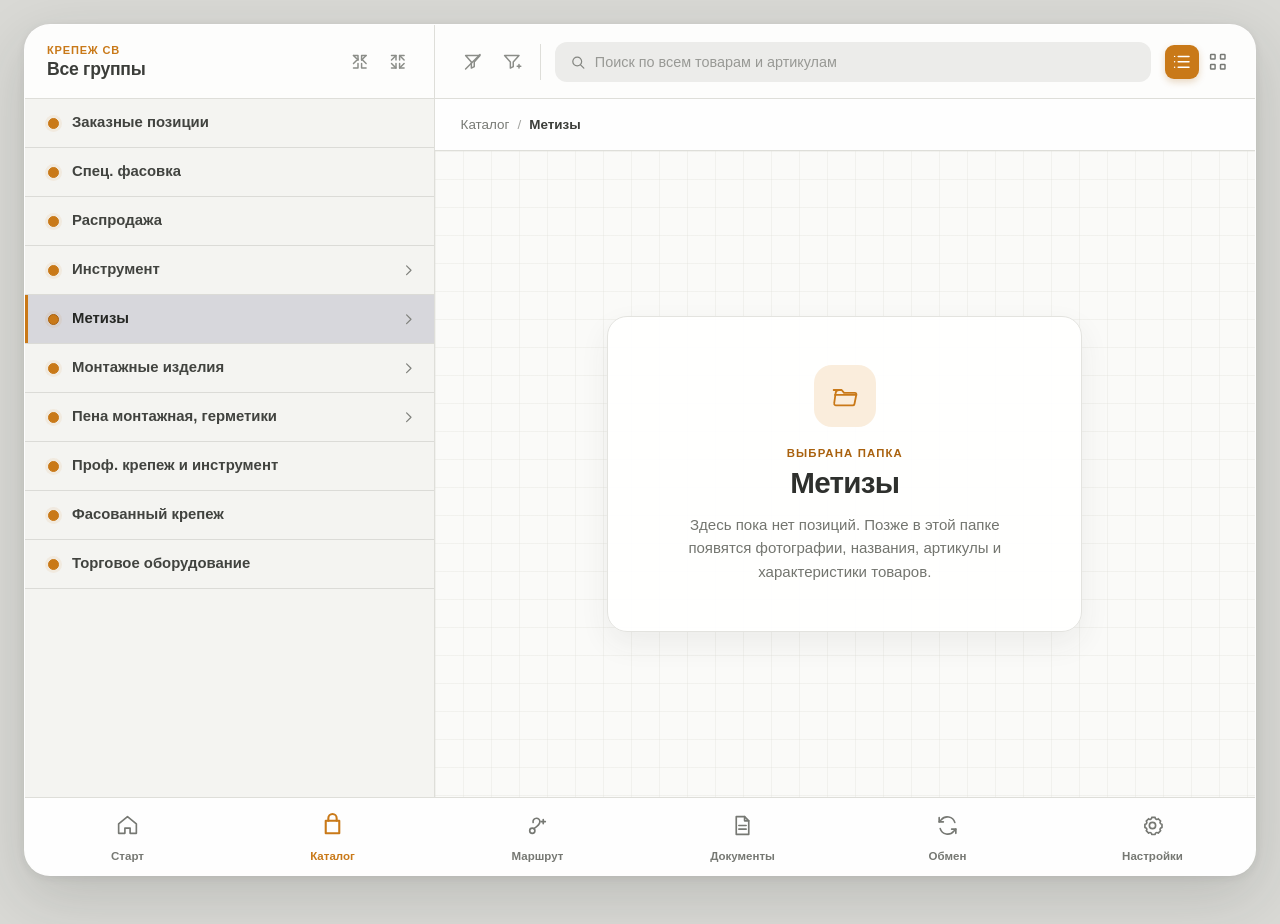
==== commit 2a4eeb9f: "Add global smart catalog search" ====
--- a/крепеж-св-справочник.html
+++ b/крепеж-св-справочник.html
@@ -592,6 +592,18 @@
   width: 100%;
 }
 
+.search-summary {
+  min-height: 48px;
+  padding: 13px 22px;
+  margin: 0;
+  color: #7a592e;
+  background: #fcf8f2;
+  border-bottom: 1px solid #eadfd0;
+  font-size: 0.84rem;
+  font-weight: 650;
+  line-height: 1.35;
+}
+
 .products-list {
   min-height: 100%;
   background: #fff;
@@ -647,6 +659,37 @@
 .product-article strong {
   color: #6d6f6a;
   font-weight: 650;
+}
+
+.product-category {
+  overflow: hidden;
+  margin: 4px 0 0;
+  color: #9a774a;
+  font-size: 0.76rem;
+  font-weight: 600;
+  line-height: 1.25;
+  text-overflow: ellipsis;
+  white-space: nowrap;
+}
+
+.product-search-result {
+  width: 100%;
+  color: inherit;
+  text-align: left;
+  background: #fff;
+  cursor: pointer;
+  transition: background-color 150ms ease;
+}
+
+.product-search-result:hover {
+  background: #fcf8f2;
+}
+
+.product-search-result:focus-visible {
+  position: relative;
+  z-index: 1;
+  outline: 3px solid rgba(201, 121, 24, 0.42);
+  outline-offset: -3px;
 }
 
 .products-empty {
@@ -871,10 +914,10 @@
     top: 0;
     bottom: 0;
     left: 0;
-    width: min(86vw, 360px);
-    background: #f4f4f1;
-    border-right: 1px solid var(--line-strong);
-    box-shadow: 18px 0 42px rgba(35, 37, 34, 0.16);
+    width: min(88vw, 500px);
+    background: #20201f;
+    border-right: 1px solid #42423f;
+    box-shadow: 18px 0 42px rgba(0, 0, 0, 0.42);
     transform: translateX(-105%);
     transition: transform 220ms ease;
   }
@@ -889,13 +932,53 @@
     justify-content: space-between;
     height: 72px;
     padding: 0 14px 0 21px;
-    background: #fff;
-    border-bottom: 1px solid var(--line);
+    background: #151514;
+    border-bottom: 1px solid #373735;
   }
 
   .mobile-panel-header strong {
-    color: #393b37;
+    color: #f0f0ed;
     font-size: 1.05rem;
+  }
+
+  .mobile-panel-header .icon-button {
+    color: #a0a09b;
+  }
+
+  .mobile-panel-header .icon-button:hover {
+    color: #f0f0ed;
+    background: #30302e;
+  }
+
+  .groups-panel .tree-node {
+    border-bottom-color: #32322f;
+  }
+
+  .groups-panel .tree-select {
+    color: #e5e5e2;
+  }
+
+  .groups-panel .tree-select:hover {
+    background: #2b2b29;
+  }
+
+  .groups-panel .tree-select[aria-current="page"] {
+    color: #fff;
+    background: #48474c;
+    box-shadow: inset 4px 0 0 var(--accent);
+  }
+
+  .groups-panel .tree-toggle {
+    color: #a8a8a3;
+  }
+
+  .groups-panel .tree-toggle:hover {
+    color: #fff;
+    background: #353532;
+  }
+
+  .groups-panel .tree-empty {
+    color: #c9c9c4;
   }
 
   .sidebar-scrim {
@@ -957,6 +1040,17 @@
   .product-article {
     margin-top: 3px;
     font-size: 0.76rem;
+  }
+
+  .search-summary {
+    min-height: 44px;
+    padding: 11px 12px;
+    font-size: 0.77rem;
+  }
+
+  .product-category {
+    margin-top: 3px;
+    font-size: 0.68rem;
   }
 
   .bottom-nav-link {
@@ -1055,12 +1149,13 @@
 
           <label class="search-field" for="catalogSearch">
             <svg class="icon" aria-hidden="true"><use href="#icon-search"></use></svg>
-            <span class="visually-hidden">Поиск по группам</span>
+            <span class="visually-hidden">Поиск по всем товарам каталога</span>
             <input
               id="catalogSearch"
               type="search"
               autocomplete="off"
-              placeholder="Поиск по названию или артикулу"
+              enterkeyhint="search"
+              placeholder="Поиск по всем товарам и артикулам"
             />
             <button class="clear-search" id="clearSearch" type="button" aria-label="Очистить поиск" hidden>
               <svg class="icon" aria-hidden="true"><use href="#icon-close"></use></svg>
@@ -1091,7 +1186,7 @@
           </div>
 
           <nav class="catalog-tree-nav" aria-label="Структура каталога">
-            <p class="tree-empty" id="treeEmpty" hidden>Группы по такому запросу не найдены.</p>
+            <p class="tree-empty" id="treeEmpty" hidden>Совпадений в каталоге не найдено.</p>
             <ul class="catalog-tree" id="catalogTree"></ul>
           </nav>
         </aside>
@@ -1116,6 +1211,7 @@
             </section>
 
             <section class="products-panel" id="productsPanel" aria-live="polite" hidden>
+              <p class="search-summary" id="searchSummary" hidden></p>
               <div class="products-list" id="productsList"></div>
               <p class="products-empty" id="productsEmpty" hidden>По этому запросу позиций не найдено.</p>
             </section>
@@ -2117,109 +2213,434 @@
 ].map(([name, article]) => ({ name, article }));
 
 const roofFastenerRalProducts = [
-  ["Кровельный 4,8x19 RAL1014 (250шт.) бежевый, конт.", "105019"], ["Кровельный 4,8x19 RAL1014 ящ. (4500шт.) бежевый", "105011"],
-  ["Кровельный 4,8x19 RAL3005 (250шт.) винно-красный, кор. KCB PREMIUM", "116384"], ["Кровельный 4,8x19 RAL3005 (250шт.) винно-красный, конт.", "105020"],
-  ["Кровельный 4,8x19 RAL3005 ящ. (4500шт.) винно-красный", "105012"], ["Кровельный 4,8x19 RAL3005 ящ. (5000шт.) винно-красный", "108490"],
-  ["Кровельный 4,8x19 RAL5005 (250шт.) ярко-синий, конт.", "105021"], ["Кровельный 4,8x19 RAL5005 (250шт.) ярко-синий, кор. KCB PREMIUM", "116385"],
-  ["Кровельный 4,8x19 RAL6005 (250шт.) темно-зеленый, конт.", "105022"], ["Кровельный 4,8x19 RAL6005 (250шт.) темно-зеленый, кор. KCB PREMIUM", "116386"],
-  ["Кровельный 4,8x19 RAL6005 ящ. (1000шт.) темно-зеленый", "119741"], ["Кровельный 4,8x19 RAL6005 ящ. (4500шт.) темно-зеленый", "105014"],
-  ["Кровельный 4,8x19 RAL7004 (250шт.) светло-серый, конт.", "105023"], ["Кровельный 4,8x19 RAL7004 (250шт.) светло-серый, кор. KCB PREMIUM", "116387"],
-  ["Кровельный 4,8x19 RAL7004 ящ. (4500шт.) светло-серый", "105015"], ["Кровельный 4,8x19 RAL7024 (250шт.) графитовый серый, конт.", "118091"],
-  ["Кровельный 4,8x19 RAL7024 (250шт.) графитовый серый, кор. KCB PREMIUM", "116612"], ["Кровельный 4,8x19 RAL8017 (250шт.) шоколадно-коричневый, конт.", "105024"],
-  ["Кровельный 4,8x19 RAL8017 (250шт.) шоколадно-коричневый, кор. KCB PREMIUM", "116388"], ["Кровельный 4,8x19 RAL8017 ящ. (1000шт.) шоколадно-коричневый", "115802"],
-  ["Кровельный 4,8x29 RAL9003 (250шт.) ярко-белый, кор. KCB PREMIUM", "116389"], ["Кровельный 4,8x29 RAL1014 (250шт.) бежевый, конт.", "704691"],
-  ["Кровельный 4,8x29 RAL1014 (250шт.) бежевый, кор. KCB PREMIUM", "116390"], ["Кровельный 4,8x29 RAL1015 (250шт.) светло-бежевый, конт.", "104269"],
-  ["Кровельный 4,8x29 RAL1015 ящ. (4000шт.) светло-бежевый", "104518"], ["Кровельный 4,8x29 RAL1018 (250шт.) желтый, кор.", "704686"],
-  ["Кровельный 4,8x29 RAL3003 (250шт.) ярко-красный, конт.", "500507"], ["Кровельный 4,8x29 RAL3003 (250шт.) ярко-красный, кор. KCB PREMIUM", "116718"],
-  ["Кровельный 4,8x29 RAL3005 (250шт.) винно-красный, конт.", "075096"], ["Кровельный 4,8x29 RAL3005 (250шт.) винно-красный, кор. KCB PREMIUM", "116391"],
-  ["Кровельный 4,8x29 RAL3005 ящ. (4500шт.) винно-красный", "109907"], ["Кровельный 4,8x29 RAL3009 (250шт.) красный оксид, конт.", "714007"],
-  ["Кровельный 4,8x29 RAL3009 (250шт.) красный оксид, кор. KCB PREMIUM", "116613"], ["Кровельный 4,8x29 RAL3011 (250шт.) красно-коричневый, конт.", "075172"],
-  ["Кровельный 4,8x29 RAL5005 (250шт.) ярко-синий, конт.", "075115"], ["Кровельный 4,8x29 RAL5005 (250шт.) ярко-синий, кор. KCB PREMIUM", "116392"],
-  ["Кровельный 4,8x29 RAL5005 ящ. (3500шт.) ярко-синий", "704016"], ["Кровельный 4,8x29 RAL5005 ящ. (4000шт.) ярко-синий", "074969"],
-  ["Кровельный 4,8x29 RAL5010 (250шт.) синий, конт.", "075190"], ["Кровельный 4,8x29 RAL5021 (250шт.) морская волна, конт.", "704694"],
-  ["Кровельный 4,8x29 RAL5021 (250шт.) морская волна, кор. KCB PREMIUM", "116614"], ["Кровельный 4,8x29 RAL5021 ящ. (4000шт.) морская волна", "704695"],
-  ["Кровельный 4,8x29 RAL6002 (250шт.) светло-зеленый, конт.", "101104"], ["Кровельный 4,8x29 RAL6002 ящ. (3500шт.) светло-зеленый", "108345"],
-  ["Кровельный 4,8x29 RAL6005 (250шт.) темно-зеленый, конт.", "075098"], ["Кровельный 4,8x29 RAL6005 (250шт.) темно-зеленый, кор. KCB PREMIUM", "116393"],
-  ["Кровельный 4,8x29 RAL6005 ящ. (3500шт.) темно-зеленый", "704725"], ["Кровельный 4,8x29 RAL6005 ящ. (4000шт.) темно-зеленый", "703056"],
-  ["Кровельный 4,8x29 RAL6020 (250шт.) зеленый хром, конт.", "702363"], ["Кровельный 4,8x29 RAL7004 (250шт.) светло-серый, конт.", "700287"],
-  ["Кровельный 4,8x29 RAL7004 (250шт.) светло-серый, кор. KCB PREMIUM", "116394"], ["Кровельный 4,8x29 RAL7004 ящ. (3500шт.) светло-серый", "704705"],
-  ["Кровельный 4,8x29 RAL7024 (250шт.) графитовый серый сатин, кор. KCB PREMIUM", "119549"], ["Кровельный 4,8x29 RAL7024 (250шт.) графитовый серый, кор. KCB PREMIUM", "116395"],
-  ["Кровельный 4,8x29 RAL8017 (250шт.) шоколадно-коричневый сатин, кор. KCB PREMIUM", "119550"], ["Кровельный 4,8x29 RAL8017 (250шт.) шоколадно-коричневый, конт.", "075640"],
-  ["Кровельный 4,8x29 RAL8017 (250шт.) шоколадно-коричневый, кор. KCB PREMIUM", "116396"], ["Кровельный 4,8x29 RAL8017 ящ. (2500шт.) шоколадно-коричневый", "117990"],
-  ["Кровельный 4,8x29 RAL8017 ящ. (3500шт.) шоколадно-коричневый", "704018"], ["Кровельный 4,8x29 RAL8017 ящ. (4000шт.) шоколадно-коричневый", "075012"],
-  ["Кровельный 4,8x29 RAL8019/RR32 (250шт.) серо-коричневый сатин, кор. KCB PREMIUM", "119551"], ["Кровельный 4,8x29 RAL8019/RR32 (250шт.) серо-коричневый, конт.", "101103"],
-  ["Кровельный 4,8x29 RAL8019/RR32 (250шт.) серо-коричневый, кор. KCB PREMIUM", "116615"], ["Кровельный 4,8x29 RAL8019/RR32 ящ. (2500шт.) серо-коричневый", "118382"],
-  ["Кровельный 4,8x29 RAL9003 (250шт.) ярко-белый, конт.", "714006"], ["Кровельный 4,8x29 RAL9003 (250шт.) ярко-белый, кор. KCB PREMIUM", "116397"],
-  ["Кровельный 4,8x29 RAL9003 ящ. (3500шт.) ярко-белый", "704022"], ["Кровельный 4,8x29 RAL9003 ящ. (4000шт.) ярко-белый", "703066"],
+  ["Кровельный 4,8x19 RAL1014 (250шт.) бежевый, конт.", "105019"],
+  ["Кровельный 4,8x19 RAL1014 ящ. (4500шт.) бежевый", "105011"],
+  ["Кровельный 4,8x19 RAL3005 (250шт.) винно-красный, кор. KCB PREMIUM", "116384"],
+  ["Кровельный 4,8x19 RAL3005 (250шт.) винно-красный, конт.", "105020"],
+  ["Кровельный 4,8x19 RAL3005 ящ. (4500шт.) винно-красный", "105012"],
+  ["Кровельный 4,8x19 RAL3005 ящ. (5000шт.) винно-красный", "108490"],
+  ["Кровельный 4,8x19 RAL5005 (250шт.) ярко-синий, конт.", "105021"],
+  ["Кровельный 4,8x19 RAL5005 (250шт.) ярко-синий, кор. KCB PREMIUM", "116385"],
+  ["Кровельный 4,8x19 RAL6005 (250шт.) темно-зеленый, конт.", "105022"],
+  ["Кровельный 4,8x19 RAL6005 (250шт.) темно-зеленый, кор. KCB PREMIUM", "116386"],
+  ["Кровельный 4,8x19 RAL6005 ящ. (1000шт.) темно-зеленый", "119741"],
+  ["Кровельный 4,8x19 RAL6005 ящ. (4500шт.) темно-зеленый", "105014"],
+  ["Кровельный 4,8x19 RAL7004 (250шт.) светло-серый, конт.", "105023"],
+  ["Кровельный 4,8x19 RAL7004 (250шт.) светло-серый, кор. KCB PREMIUM", "116387"],
+  ["Кровельный 4,8x19 RAL7004 ящ. (4500шт.) светло-серый", "105015"],
+  ["Кровельный 4,8x19 RAL7024 (250шт.) графитовый серый, конт.", "118091"],
+  ["Кровельный 4,8x19 RAL7024 (250шт.) графитовый серый, кор. KCB PREMIUM", "116612"],
+  ["Кровельный 4,8x19 RAL8017 (250шт.) шоколадно-коричневый, конт.", "105024"],
+  ["Кровельный 4,8x19 RAL8017 (250шт.) шоколадно-коричневый, кор. KCB PREMIUM", "116388"],
+  ["Кровельный 4,8x19 RAL8017 ящ. (1000шт.) шоколадно-коричневый", "115802"],
+  ["Кровельный 4,8x29 RAL9003 (250шт.) ярко-белый, кор. KCB PREMIUM", "116389"],
+  ["Кровельный 4,8x29 RAL1014 (250шт.) бежевый, конт.", "704691"],
+  ["Кровельный 4,8x29 RAL1014 (250шт.) бежевый, кор. KCB PREMIUM", "116390"],
+  ["Кровельный 4,8x29 RAL1015 (250шт.) светло-бежевый, конт.", "104269"],
+  ["Кровельный 4,8x29 RAL1015 ящ. (4000шт.) светло-бежевый", "104518"],
+  ["Кровельный 4,8x29 RAL1018 (250шт.) желтый, кор.", "704686"],
+  ["Кровельный 4,8x29 RAL3003 (250шт.) ярко-красный, конт.", "500507"],
+  ["Кровельный 4,8x29 RAL3003 (250шт.) ярко-красный, кор. KCB PREMIUM", "116718"],
+  ["Кровельный 4,8x29 RAL3005 (250шт.) винно-красный, конт.", "075096"],
+  ["Кровельный 4,8x29 RAL3005 (250шт.) винно-красный, кор. KCB PREMIUM", "116391"],
+  ["Кровельный 4,8x29 RAL3005 ящ. (4500шт.) винно-красный", "109907"],
+  ["Кровельный 4,8x29 RAL3009 (250шт.) красный оксид, конт.", "714007"],
+  ["Кровельный 4,8x29 RAL3009 (250шт.) красный оксид, кор. KCB PREMIUM", "116613"],
+  ["Кровельный 4,8x29 RAL3011 (250шт.) красно-коричневый, конт.", "075172"],
+  ["Кровельный 4,8x29 RAL5005 (250шт.) ярко-синий, конт.", "075115"],
+  ["Кровельный 4,8x29 RAL5005 (250шт.) ярко-синий, кор. KCB PREMIUM", "116392"],
+  ["Кровельный 4,8x29 RAL5005 ящ. (3500шт.) ярко-синий", "704016"],
+  ["Кровельный 4,8x29 RAL5005 ящ. (4000шт.) ярко-синий", "074969"],
+  ["Кровельный 4,8x29 RAL5010 (250шт.) синий, конт.", "075190"],
+  ["Кровельный 4,8x29 RAL5021 (250шт.) морская волна, конт.", "704694"],
+  ["Кровельный 4,8x29 RAL5021 (250шт.) морская волна, кор. KCB PREMIUM", "116614"],
+  ["Кровельный 4,8x29 RAL5021 ящ. (4000шт.) морская волна", "704695"],
+  ["Кровельный 4,8x29 RAL6002 (250шт.) светло-зеленый, конт.", "101104"],
+  ["Кровельный 4,8x29 RAL6002 ящ. (3500шт.) светло-зеленый", "108345"],
+  ["Кровельный 4,8x29 RAL6005 (250шт.) темно-зеленый, конт.", "075098"],
+  ["Кровельный 4,8x29 RAL6005 (250шт.) темно-зеленый, кор. KCB PREMIUM", "116393"],
+  ["Кровельный 4,8x29 RAL6005 ящ. (3500шт.) темно-зеленый", "704725"],
+  ["Кровельный 4,8x29 RAL6005 ящ. (4000шт.) темно-зеленый", "703056"],
+  ["Кровельный 4,8x29 RAL6020 (250шт.) зеленый хром, конт.", "702363"],
+  ["Кровельный 4,8x29 RAL7004 (250шт.) светло-серый, конт.", "700287"],
+  ["Кровельный 4,8x29 RAL7004 (250шт.) светло-серый, кор. KCB PREMIUM", "116394"],
+  ["Кровельный 4,8x29 RAL7004 ящ. (3500шт.) светло-серый", "704705"],
+  ["Кровельный 4,8x29 RAL7024 (250шт.) графитовый серый сатин, кор. KCB PREMIUM", "119549"],
+  ["Кровельный 4,8x29 RAL7024 (250шт.) графитовый серый, кор. KCB PREMIUM", "116395"],
+  ["Кровельный 4,8x29 RAL8017 (250шт.) шоколадно-коричневый сатин, кор. KCB PREMIUM", "119550"],
+  ["Кровельный 4,8x29 RAL8017 (250шт.) шоколадно-коричневый, конт.", "075640"],
+  ["Кровельный 4,8x29 RAL8017 (250шт.) шоколадно-коричневый, кор. KCB PREMIUM", "116396"],
+  ["Кровельный 4,8x29 RAL8017 ящ. (2500шт.) шоколадно-коричневый", "117990"],
+  ["Кровельный 4,8x29 RAL8017 ящ. (3500шт.) шоколадно-коричневый", "704018"],
+  ["Кровельный 4,8x29 RAL8017 ящ. (4000шт.) шоколадно-коричневый", "075012"],
+  ["Кровельный 4,8x29 RAL8019/RR32 (250шт.) серо-коричневый сатин, кор. KCB PREMIUM", "119551"],
+  ["Кровельный 4,8x29 RAL8019/RR32 (250шт.) серо-коричневый, конт.", "101103"],
+  ["Кровельный 4,8x29 RAL8019/RR32 (250шт.) серо-коричневый, кор. KCB PREMIUM", "116615"],
+  ["Кровельный 4,8x29 RAL8019/RR32 ящ. (2500шт.) серо-коричневый", "118382"],
+  ["Кровельный 4,8x29 RAL9003 (250шт.) ярко-белый, конт.", "714006"],
+  ["Кровельный 4,8x29 RAL9003 (250шт.) ярко-белый, кор. KCB PREMIUM", "116397"],
+  ["Кровельный 4,8x29 RAL9003 ящ. (3500шт.) ярко-белый", "704022"],
+  ["Кровельный 4,8x29 RAL9003 ящ. (4000шт.) ярко-белый", "703066"],
   ["Кровельный 4,8x29 RAL9005 (250шт.) черный, кор. KCB PREMIUM", "118480"],
-  ["Кровельный 4,8x35 RAL1014 (250шт.) бежевый, конт.", "704696"], ["Кровельный 4,8x35 RAL1014 (250шт.) бежевый, кор. KCB PREMIUM", "116680"],
-  ["Кровельный 4,8x35 RAL1014 ящ. (3000шт.) бежевый", "704698"], ["Кровельный 4,8x35 RAL1015 (250шт.) светло-бежевый, конт.", "114406"],
-  ["Кровельный 4,8x35 RAL1018 (250шт.) желтый, конт.", "704676"], ["Кровельный 4,8x35 RAL1018 ящ. (3000шт.) желтый", "704675"],
-  ["Кровельный 4,8x35 RAL3003 (250шт.) ярко-красный, конт.", "703072"], ["Кровельный 4,8x35 RAL3003 ящ. (3000шт.) ярко-красный", "075628"],
-  ["Кровельный 4,8x35 RAL3005 (250шт.) винно-красный, конт.", "075081"], ["Кровельный 4,8x35 RAL3005 (250шт.) винно-красный, кор. KCB PREMIUM", "116398"],
-  ["Кровельный 4,8x35 RAL3009 (250шт.) красный оксид, конт.", "075140"], ["Кровельный 4,8x35 RAL3009 ящ. (3000шт.) красный оксид", "701209"],
-  ["Кровельный 4,8x35 RAL3011 (250шт.) красно-коричневый, конт.", "075082"], ["Кровельный 4,8x35 RAL5002 (250шт.) синий ультрамарин, конт.", "075102"],
-  ["Кровельный 4,8x35 RAL5005 (250шт.) ярко-синий, конт.", "075083"], ["Кровельный 4,8x35 RAL5005 (250шт.) ярко-синий, кор. KCB PREMIUM", "116681"],
-  ["Кровельный 4,8x35 RAL5010 (200шт.) синий, кор.", "700285"], ["Кровельный 4,8x35 RAL5010 (250шт.) синий, конт.", "703071"], ["Кровельный 4,8x35 RAL5010 ящ. (3000шт.) синий", "750022"],
-  ["Кровельный 4,8x35 RAL5021 (250шт.) морская волна, конт.", "700914"], ["Кровельный 4,8x35 RAL5021 (250шт.) морская волна, кор. KCB PREMIUM", "116682"], ["Кровельный 4,8x35 RAL5021 ящ. (3000шт.) морская волна", "750026"],
-  ["Кровельный 4,8x35 RAL6002 (250шт.) светло-зеленый, конт.", "500505"], ["Кровельный 4,8x35 RAL6002 ящ. (3000шт.) светло-зеленый", "700396"],
-  ["Кровельный 4,8x35 RAL6005 (250шт.) темно-зеленый, конт.", "075051"], ["Кровельный 4,8x35 RAL6005 (250шт.) темно-зеленый, кор. KCB PREMIUM", "116399"], ["Кровельный 4,8x35 RAL6005 ящ. (3000шт.) темно-зеленый", "074994"],
-  ["Кровельный 4,8x35 RAL6019 (250шт.) бело-зеленый, кор.", "110008"], ["Кровельный 4,8x35 RAL6020 (250шт.) зеленый хром, конт.", "700250"], ["Кровельный 4,8x35 RAL6020 ящ. (3000шт.) зеленый хром", "701210"],
-  ["Кровельный 4,8x35 RAL7004 (250шт.) светло-серый, кор. KCB PREMIUM", "116683"], ["Кровельный 4,8x35 RAL7015 (250шт.) темно-серый, кор.", "701166"],
-  ["Кровельный 4,8x35 RAL7024 (250шт.) графитово-серый сатин, кор. KCB PREMIUM", "119552"], ["Кровельный 4,8x35 RAL7024 (250шт.) графитово-серый, конт.", "113537"], ["Кровельный 4,8x35 RAL7024 (250шт.) графитово-серый, кор. KCB PREMIUM", "116616"], ["Кровельный 4,8x35 RAL7024 ящ. (3000шт.) графитовый серый", "112658"],
-  ["Кровельный 4,8x35 RAL8017 (250шт.) шоколадно-коричневый сатин, кор. KCB PREMIUM", "119553"], ["Кровельный 4,8x35 RAL8017 (250шт.) шоколадно-коричневый, конт.", "101105"], ["Кровельный 4,8x35 RAL8017 (250шт.) шоколадно-коричневый, кор. KCB PREMIUM", "116400"], ["Кровельный 4,8x35 RAL8017 ящ. (3000шт.) шоколадно-коричневый", "074971"],
-  ["Кровельный 4,8x35 RAL8019/RR32 (250шт.) серо-коричневый сатин, кор. KCB PREMIUM", "119554"], ["Кровельный 4,8x35 RAL8019/RR32 (250шт.) серо-коричневый, конт.", "075767"], ["Кровельный 4,8x35 RAL8019/RR32 (250шт.) серо-коричневый, кор. KCB PREMIUM", "116684"], ["Кровельный 4,8x35 RAL8019/RR32 ящ. (3000шт.) серо-коричневый", "075770"],
-  ["Кровельный 4,8x35 RAL9002 (250шт.) белый, конт.", "102504"], ["Кровельный 4,8x35 RAL9003 (250шт.) ярко-белый, конт.", "075084"], ["Кровельный 4,8x35 RAL9003 (250шт.) ярко-белый, кор. KCB PREMIUM", "116401"], ["Кровельный 4,8x35 RAL9003 ящ. (3000шт.) ярко-белый", "100569"],
-  ["Кровельный 4,8x51 RAL1014 (200шт.) бежевый, конт.", "702368"], ["Кровельный 4,8x51 RAL3003 (150шт.) ярко-красный, кор.", "704713"], ["Кровельный 4,8x51 RAL3003 (200шт.) ярко-красный, конт.", "074973"], ["Кровельный 4,8x51 RAL3009 (150шт.) красный оксид, кор.", "704843"],
-  ["Кровельный 4,8x51 RAL3011 (200шт.) красно-коричневый, конт.", "700251"], ["Кровельный 4,8x51 RAL3011 ящ. (2300шт.) красно-коричневый", "109687"], ["Кровельный 4,8x51 RAL5002 (200шт.) синий ультрамарин, конт.", "700252"], ["Кровельный 4,8x51 RAL5005 (250шт.) ярко-синий, конт.", "705914"],
-  ["Кровельный 4,8x51 RAL5010 (150шт.) синий, кор.", "075145"], ["Кровельный 4,8x51 RAL5010 (200шт.) синий, конт.", "700254"], ["Кровельный 4,8x51 RAL5010 ящ. (2500шт.) синий", "078156"], ["Кровельный 4,8x51 RAL6002 (400шт.) светло-зеленый, кор.", "114079"],
-  ["Кровельный 4,8x51 RAL6005 (200шт.) темно-зеленый, конт.", "045632"], ["Кровельный 4,8x51 RAL6005 ящ. (2500шт.) темно-зеленый", "078265"], ["Кровельный 4,8x51 RAL6029 (200шт.) ярко-зеленый, конт.", "107184"], ["Кровельный 4,8x51 RAL6029 ящ. (2500шт.) ярко-зеленый", "106021"],
-  ["Кровельный 4,8x51 RAL7005 (2500шт.) матово-серый, кор.", "111387"], ["Кровельный 4,8x51 RAL7015 (150шт.) темно-серый, кор.", "110006"], ["Кровельный 4,8x51 RAL8017 (200шт.) шоколадно-коричневый, конт.", "304963"], ["Кровельный 4,8x51 RAL8017 ящ. (2500шт.) шоколадно-коричневый", "075106"],
-  ["Кровельный 4,8x51 RAL8019/RR32 (200шт.) серо-коричневый, конт.", "103223"], ["Кровельный 4,8x51 RAL9003 (200шт.) ярко-белый, конт.", "705915"], ["Кровельный 4,8x51 RAL9003 ящ. (2000шт.) ярко-белый", "111065"],
-  ["Кровельный 4,8x70 RAL1014 (100шт.) бежевый, конт.", "101254"], ["Кровельный 4,8x70 RAL1014 ящ. (1500шт.) бежевый", "101253"], ["Кровельный 4,8x70 RAL1015 (100шт.) светло-бежевый, конт.", "102759"], ["Кровельный 4,8x70 RAL1015 ящ. (1500шт.) светло-бежевый", "102696"],
-  ["Кровельный 4,8x70 RAL3003 (100шт.) ярко-красный, конт.", "702142"], ["Кровельный 4,8x70 RAL3003 ящ. (1500шт.) ярко-красный", "702203"], ["Кровельный 4,8x70 RAL3005 (100шт.) винно-красный, конт.", "700989"], ["Кровельный 4,8x70 RAL3005 ящ. (1500шт.) винно-красный", "703034"],
-  ["Кровельный 4,8x70 RAL3009 (100шт.) красный оксид, конт.", "705916"], ["Кровельный 4,8x70 RAL3009 (100шт.) красный оксид, кор.", "702122"], ["Кровельный 4,8x70 RAL3011 (100шт.) красно-коричневый, конт.", "703522"], ["Кровельный 4,8x70 RAL3011 (100шт.) красно-коричневый, кор.", "115408"],
-  ["Кровельный 4,8x70 RAL5002 (100шт.) синий ультрамарин, конт.", "102758"], ["Кровельный 4,8x70 RAL5005 (100шт.) ярко-синий, конт.", "704674"], ["Кровельный 4,8x70 RAL5005 ящ. (1500шт.) ярко-синий", "702219"], ["Кровельный 4,8x70 RAL5010 (100шт.) синий, конт.", "102760"],
-  ["Кровельный 4,8x70 RAL5010 ящ. (1500шт.) синий", "702110"], ["Кровельный 4,8x70 RAL5021 (100шт.) морская волна, конт.", "702565"], ["Кровельный 4,8x70 RAL5021 ящ. (1500шт.) морская волна", "704680"], ["Кровельный 4,8x70 RAL5021 ящ. (1600шт.) морская волна", "109663"],
-  ["Кровельный 4,8x70 RAL6002 (100шт.) светло-зеленый, конт.", "075812"], ["Кровельный 4,8x70 RAL6005 (100шт.) темно-зеленый, конт.", "703521"], ["Кровельный 4,8x70 RAL6005 ящ. (1500шт.) темно-зеленый", "703067"], ["Кровельный 4,8x70 RAL7004 (100шт.) светло-серый, конт.", "102706"],
-  ["Кровельный 4,8x70 RAL8017 (100шт.) шоколадно-коричневый, конт.", "623450"], ["Кровельный 4,8x70 RAL8017 ящ. (1000шт.) шоколадно-коричневый", "108062"], ["Кровельный 4,8x70 RAL9003 (100шт.) ярко-белый, конт.", "700258"],
-  ["Кровельный 5,5x19 RAL1014 (250шт.) бежевый, конт.", "702144"], ["Кровельный 5,5x19 RAL1014 (250шт.) бежевый, кор. KCB PREMIUM", "116402"], ["Кровельный 5,5x19 RAL1014 ящ. (3500шт.) бежевый", "112700"], ["Кровельный 5,5x19 RAL1014 ящ. (4000шт.) бежевый", "702143"],
-  ["Кровельный 5,5x19 RAL1015 (250шт.) светло-бежевый, конт.", "702150"], ["Кровельный 5,5x19 RAL1015 ящ. (600шт.) светло-бежевый", "112849"], ["Кровельный 5,5x19 RAL1018 (250шт.) желтый, конт.", "104533"], ["Кровельный 5,5x19 RAL1018 ящ. (4000шт.) желтый", "104532"],
-  ["Кровельный 5,5x19 RAL3003 (250шт.) ярко-красный, конт.", "700779"], ["Кровельный 5,5x19 RAL3005 (250шт.) винно-красный, конт.", "704916"], ["Кровельный 5,5x19 RAL3005 (250шт.) винно-красный, кор. KCB PREMIUM", "116403"], ["Кровельный 5,5x19 RAL3005 ящ. (4000шт.) винно-красный", "702211"],
-  ["Кровельный 5,5x19 RAL3009 (250шт.) красный оксид, конт.", "705917"], ["Кровельный 5,5x19 RAL3009 ящ. (4000шт.) красный оксид", "701047"], ["Кровельный 5,5x19 RAL3011 (250шт.) красно-коричневый, конт.", "702244"], ["Кровельный 5,5x19 RAL3011 ящ. (4000шт.) красно-коричневый", "702137"],
-  ["Кровельный 5,5x19 RAL5002 (250шт.) синий ультрамарин, конт.", "705918"], ["Кровельный 5,5x19 RAL5002 (250шт.) синий ультрамарин, кор. KCB PREMIUM", "116404"], ["Кровельный 5,5x19 RAL5005 (250шт.) ярко-синий, конт.", "700780"], ["Кровельный 5,5x19 RAL5005 (250шт.) ярко-синий, кор. KCB PREMIUM", "116685"], ["Кровельный 5,5x19 RAL5005 ящ. (4000шт.) ярко-синий", "700380"],
-  ["Кровельный 5,5x19 RAL5021 (250шт.) морская волна, конт.", "705720"], ["Кровельный 5,5x19 RAL5021 (250шт.) морская волна, кор. KCB PREMIUM", "116405"], ["Кровельный 5,5x19 RAL5021 ящ. (4000шт.) морская волна", "702141"], ["Кровельный 5,5x19 RAL6002 (250шт.) светло-зеленый, конт.", "700782"], ["Кровельный 5,5x19 RAL6002 ящ. (4000шт.) светло-зеленый", "700487"],
-  ["Кровельный 5,5x19 RAL6005 (250шт.) темно-зеленый, кор. KCB PREMIUM", "116406"], ["Кровельный 5,5x19 RAL6026 (250шт.) зеленый опал, конт.", "103766"], ["Кровельный 5,5x19 RAL6026 ящ. (4000шт.) зеленый опал", "103765"], ["Кровельный 5,5x19 RAL6029 (250шт.) ярко-зеленый, конт.", "103768"],
-  ["Кровельный 5,5x19 RAL7004 (250шт.) светло-серый, конт.", "705721"], ["Кровельный 5,5x19 RAL7004 (250шт.) светло-серый, кор. KCB PREMIUM", "116407"], ["Кровельный 5,5x19 RAL7004 ящ. (4000шт.) светло-серый", "704681"],
-  ["Кровельный 5,5x19 RAL7024 (250шт.) графитовый серый сатин, кор. KCB PREMIUM", "119555"], ["Кровельный 5,5x19 RAL7024 (250шт.) графитовый серый, конт.", "115462"], ["Кровельный 5,5x19 RAL7024 (250шт.) графитовый серый, кор. KCB PREMIUM", "116408"], ["Кровельный 5,5x19 RAL7024 ящ. (4000шт.) графитовый серый", "114077"],
-  ["Кровельный 5,5x19 RAL8017 (250шт.) шоколадно-коричневый сатин, кор. KCB PREMIUM", "119556"], ["Кровельный 5,5x19 RAL8017 (250шт.) шоколадно-коричневый, кор. KCB PREMIUM", "116409"], ["Кровельный 5,5x19 RAL8019/RR32 (250шт.) серо-коричневый сатин, кор. KCB PREMIUM", "119557"], ["Кровельный 5,5x19 RAL8019/RR32 (250шт.) серо-коричневый, конт.", "109823"], ["Кровельный 5,5x19 RAL8019/RR32 (250шт.) серо-коричневый, кор. KCB PREMIUM", "116959"],
-  ["Кровельный 5,5x19 RAL9003 (250шт.) ярко-белый, конт.", "702053"], ["Кровельный 5,5x19 RAL9003 (250шт.) ярко-белый, кор. KCB PREMIUM", "116410"], ["Кровельный 5,5x19 RAL9003 ящ. (4000шт.) ярко-белый", "702212"],
-  ["Кровельный 5,5x25 RAL1014 (250шт.) бежевый, конт.", "104517"], ["Кровельный 5,5x25 RAL1014 ящ. (3500шт.) бежевый", "104516"], ["Кровельный 5,5x25 RAL1015 (250шт.) светло-бежевый, конт.", "102705"],
-  ["Кровельный 5,5x25 RAL3003 (250шт.) ярко-красный, конт.", "700260"], ["Кровельный 5,5x25 RAL3003 ящ. (3500шт.) ярко-красный", "702213"],
-  ["Кровельный 5,5x25 RAL3005 (232шт.) винно-красный, кор. KCB PREMIUM", "119231"], ["Кровельный 5,5x25 RAL3005 (250шт.) винно-красный, конт.", "702210"], ["Кровельный 5,5x25 RAL3005 (250шт.) винно-красный, кор. KCB PREMIUM", "116411"], ["Кровельный 5,5x25 RAL3005 ящ. (3000шт.) винно-красный", "104384"], ["Кровельный 5,5x25 RAL3005 ящ. (3500шт.) винно-красный", "702214"],
-  ["Кровельный 5,5x25 RAL3009 (250шт.) красный оксид, конт.", "102686"], ["Кровельный 5,5x25 RAL3009 кор. (250шт.) красный оксид", "111570"], ["Кровельный 5,5x25 RAL3011 (250шт.) красно-коричневый, конт.", "702370"], ["Кровельный 5,5x25 RAL5002 (250шт.) синий ультрамарин, конт.", "100538"],
-  ["Кровельный 5,5x25 RAL5005 (250шт.) ярко-синий, конт.", "700784"], ["Кровельный 5,5x25 RAL5005 (250шт.) ярко-синий, кор. KCB PREMIUM", "116412"], ["Кровельный 5,5x25 RAL5010 (250шт.) синий, конт.", "700785"], ["Кровельный 5,5x25 RAL5021 (250шт.) морская волна, конт.", "104535"], ["Кровельный 5,5x25 RAL5021 ящ. (3500шт.) морская волна", "104534"],
-  ["Кровельный 5,5x25 RAL6002 (250шт.) светло-зеленый, конт.", "700786"], ["Кровельный 5,5x25 RAL6005 (250шт.) темно-зеленый, конт.", "704159"], ["Кровельный 5,5x25 RAL6005 (250шт.) темно-зеленый, кор. KCB PREMIUM", "116413"], ["Кровельный 5,5x25 RAL6005 ящ. (3250шт.) темно-зеленый", "111410"],
-  ["Кровельный 5,5x25 RAL7004 (250шт.) светло-серый, конт.", "702372"], ["Кровельный 5,5x25 RAL7004 (250шт.) светло-серый, кор. KCB PREMIUM", "117046"], ["Кровельный 5,5x25 RAL7004 ящ. (3500шт.) светло-серый", "702371"],
-  ["Кровельный 5,5x25 RAL7024 (250шт.) графитовый серый, кор. KCB PREMIUM", "116846"], ["Кровельный 5,5x25 RAL7024 конт. (250шт.) графитовый серый", "116877"], ["Кровельный 5,5x25 RAL7024 конт. (250шт.) графитовый серый, Kн", "116451"], ["Кровельный 5,5x25 RAL7024 ящ. (3000шт.) графитовый серый", "117053"], ["Кровельный 5,5x25 RAL7024 ящ. (3000шт.) графитовый серый, Kн", "116446"], ["Кровельный 5,5x25 RAL7024 ящ. (3500шт.) графитовый серый", "116719"],
-  ["Кровельный 5,5x25 RAL8017 (250шт.) шоколадно-коричневый, конт.", "770496"], ["Кровельный 5,5x25 RAL8017 (250шт.) шоколадно-коричневый, кор. KCB PREMIUM", "116414"], ["Кровельный 5,5x25 RAL8017 ящ. (3000шт.) шоколадно-коричневый", "702223"], ["Кровельный 5,5x25 RAL8017 ящ. (3500шт.) шоколадно-коричневый", "702216"], ["Кровельный 5,5x25 RAL8019/RR32 (250шт.) серо-коричневый, кор. KCB PREMIUM", "117047"],
-  ["Кровельный 5,5x25 RAL9003 (250шт.) ярко-белый, конт.", "704385"], ["Кровельный 5,5x25 RAL9003 (250шт.) ярко-белый, кор. KCB PREMIUM", "116415"], ["Кровельный 5,5x25 RAL9003 ящ. (3000шт.) ярко-белый", "104387"], ["Кровельный 5,5x25 RAL9003 ящ. (3500шт.) ярко-белый", "702217"],
+  ["Кровельный 4,8x35 RAL1014 (250шт.) бежевый, конт.", "704696"],
+  ["Кровельный 4,8x35 RAL1014 (250шт.) бежевый, кор. KCB PREMIUM", "116680"],
+  ["Кровельный 4,8x35 RAL1014 ящ. (3000шт.) бежевый", "704698"],
+  ["Кровельный 4,8x35 RAL1015 (250шт.) светло-бежевый, конт.", "114406"],
+  ["Кровельный 4,8x35 RAL1018 (250шт.) желтый, конт.", "704676"],
+  ["Кровельный 4,8x35 RAL1018 ящ. (3000шт.) желтый", "704675"],
+  ["Кровельный 4,8x35 RAL3003 (250шт.) ярко-красный, конт.", "703072"],
+  ["Кровельный 4,8x35 RAL3003 ящ. (3000шт.) ярко-красный", "075628"],
+  ["Кровельный 4,8x35 RAL3005 (250шт.) винно-красный, конт.", "075081"],
+  ["Кровельный 4,8x35 RAL3005 (250шт.) винно-красный, кор. KCB PREMIUM", "116398"],
+  ["Кровельный 4,8x35 RAL3009 (250шт.) красный оксид, конт.", "075140"],
+  ["Кровельный 4,8x35 RAL3009 ящ. (3000шт.) красный оксид", "701209"],
+  ["Кровельный 4,8x35 RAL3011 (250шт.) красно-коричневый, конт.", "075082"],
+  ["Кровельный 4,8x35 RAL5002 (250шт.) синий ультрамарин, конт.", "075102"],
+  ["Кровельный 4,8x35 RAL5005 (250шт.) ярко-синий, конт.", "075083"],
+  ["Кровельный 4,8x35 RAL5005 (250шт.) ярко-синий, кор. KCB PREMIUM", "116681"],
+  ["Кровельный 4,8x35 RAL5010 (200шт.) синий, кор.", "700285"],
+  ["Кровельный 4,8x35 RAL5010 (250шт.) синий, конт.", "703071"],
+  ["Кровельный 4,8x35 RAL5010 ящ. (3000шт.) синий", "750022"],
+  ["Кровельный 4,8x35 RAL5021 (250шт.) морская волна, конт.", "700914"],
+  ["Кровельный 4,8x35 RAL5021 (250шт.) морская волна, кор. KCB PREMIUM", "116682"],
+  ["Кровельный 4,8x35 RAL5021 ящ. (3000шт.) морская волна", "750026"],
+  ["Кровельный 4,8x35 RAL6002 (250шт.) светло-зеленый, конт.", "500505"],
+  ["Кровельный 4,8x35 RAL6002 ящ. (3000шт.) светло-зеленый", "700396"],
+  ["Кровельный 4,8x35 RAL6005 (250шт.) темно-зеленый, конт.", "075051"],
+  ["Кровельный 4,8x35 RAL6005 (250шт.) темно-зеленый, кор. KCB PREMIUM", "116399"],
+  ["Кровельный 4,8x35 RAL6005 ящ. (3000шт.) темно-зеленый", "074994"],
+  ["Кровельный 4,8x35 RAL6019 (250шт.) бело-зеленый, кор.", "110008"],
+  ["Кровельный 4,8x35 RAL6020 (250шт.) зеленый хром, конт.", "700250"],
+  ["Кровельный 4,8x35 RAL6020 ящ. (3000шт.) зеленый хром", "701210"],
+  ["Кровельный 4,8x35 RAL7004 (250шт.) светло-серый, кор. KCB PREMIUM", "116683"],
+  ["Кровельный 4,8x35 RAL7015 (250шт.) темно-серый, кор.", "701166"],
+  ["Кровельный 4,8x35 RAL7024 (250шт.) графитово-серый сатин, кор. KCB PREMIUM", "119552"],
+  ["Кровельный 4,8x35 RAL7024 (250шт.) графитово-серый, конт.", "113537"],
+  ["Кровельный 4,8x35 RAL7024 (250шт.) графитово-серый, кор. KCB PREMIUM", "116616"],
+  ["Кровельный 4,8x35 RAL7024 ящ. (3000шт.) графитовый серый", "112658"],
+  ["Кровельный 4,8x35 RAL8017 (250шт.) шоколадно-коричневый сатин, кор. KCB PREMIUM", "119553"],
+  ["Кровельный 4,8x35 RAL8017 (250шт.) шоколадно-коричневый, конт.", "101105"],
+  ["Кровельный 4,8x35 RAL8017 (250шт.) шоколадно-коричневый, кор. KCB PREMIUM", "116400"],
+  ["Кровельный 4,8x35 RAL8017 ящ. (3000шт.) шоколадно-коричневый", "074971"],
+  ["Кровельный 4,8x35 RAL8019/RR32 (250шт.) серо-коричневый сатин, кор. KCB PREMIUM", "119554"],
+  ["Кровельный 4,8x35 RAL8019/RR32 (250шт.) серо-коричневый, конт.", "075767"],
+  ["Кровельный 4,8x35 RAL8019/RR32 (250шт.) серо-коричневый, кор. KCB PREMIUM", "116684"],
+  ["Кровельный 4,8x35 RAL8019/RR32 ящ. (3000шт.) серо-коричневый", "075770"],
+  ["Кровельный 4,8x35 RAL9002 (250шт.) белый, конт.", "102504"],
+  ["Кровельный 4,8x35 RAL9003 (250шт.) ярко-белый, конт.", "075084"],
+  ["Кровельный 4,8x35 RAL9003 (250шт.) ярко-белый, кор. KCB PREMIUM", "116401"],
+  ["Кровельный 4,8x35 RAL9003 ящ. (3000шт.) ярко-белый", "100569"],
+  ["Кровельный 4,8x51 RAL1014 (200шт.) бежевый, конт.", "702368"],
+  ["Кровельный 4,8x51 RAL3003 (150шт.) ярко-красный, кор.", "704713"],
+  ["Кровельный 4,8x51 RAL3003 (200шт.) ярко-красный, конт.", "074973"],
+  ["Кровельный 4,8x51 RAL3009 (150шт.) красный оксид, кор.", "704843"],
+  ["Кровельный 4,8x51 RAL3011 (200шт.) красно-коричневый, конт.", "700251"],
+  ["Кровельный 4,8x51 RAL3011 ящ. (2300шт.) красно-коричневый", "109687"],
+  ["Кровельный 4,8x51 RAL5002 (200шт.) синий ультрамарин, конт.", "700252"],
+  ["Кровельный 4,8x51 RAL5005 (250шт.) ярко-синий, конт.", "705914"],
+  ["Кровельный 4,8x51 RAL5010 (150шт.) синий, кор.", "075145"],
+  ["Кровельный 4,8x51 RAL5010 (200шт.) синий, конт.", "700254"],
+  ["Кровельный 4,8x51 RAL5010 ящ. (2500шт.) синий", "078156"],
+  ["Кровельный 4,8x51 RAL6002 (400шт.) светло-зеленый, кор.", "114079"],
+  ["Кровельный 4,8x51 RAL6005 (200шт.) темно-зеленый, конт.", "045632"],
+  ["Кровельный 4,8x51 RAL6005 ящ. (2500шт.) темно-зеленый", "078265"],
+  ["Кровельный 4,8x51 RAL6029 (200шт.) ярко-зеленый, конт.", "107184"],
+  ["Кровельный 4,8x51 RAL6029 ящ. (2500шт.) ярко-зеленый", "106021"],
+  ["Кровельный 4,8x51 RAL7005 (2500шт.) матово-серый, кор.", "111387"],
+  ["Кровельный 4,8x51 RAL7015 (150шт.) темно-серый, кор.", "110006"],
+  ["Кровельный 4,8x51 RAL8017 (200шт.) шоколадно-коричневый, конт.", "304963"],
+  ["Кровельный 4,8x51 RAL8017 ящ. (2500шт.) шоколадно-коричневый", "075106"],
+  ["Кровельный 4,8x51 RAL8019/RR32 (200шт.) серо-коричневый, конт.", "103223"],
+  ["Кровельный 4,8x51 RAL9003 (200шт.) ярко-белый, конт.", "705915"],
+  ["Кровельный 4,8x51 RAL9003 ящ. (2000шт.) ярко-белый", "111065"],
+  ["Кровельный 4,8x70 RAL1014 (100шт.) бежевый, конт.", "101254"],
+  ["Кровельный 4,8x70 RAL1014 ящ. (1500шт.) бежевый", "101253"],
+  ["Кровельный 4,8x70 RAL1015 (100шт.) светло-бежевый, конт.", "102759"],
+  ["Кровельный 4,8x70 RAL1015 ящ. (1500шт.) светло-бежевый", "102696"],
+  ["Кровельный 4,8x70 RAL3003 (100шт.) ярко-красный, конт.", "702142"],
+  ["Кровельный 4,8x70 RAL3003 ящ. (1500шт.) ярко-красный", "702203"],
+  ["Кровельный 4,8x70 RAL3005 (100шт.) винно-красный, конт.", "700989"],
+  ["Кровельный 4,8x70 RAL3005 ящ. (1500шт.) винно-красный", "703034"],
+  ["Кровельный 4,8x70 RAL3009 (100шт.) красный оксид, конт.", "705916"],
+  ["Кровельный 4,8x70 RAL3009 (100шт.) красный оксид, кор.", "702122"],
+  ["Кровельный 4,8x70 RAL3011 (100шт.) красно-коричневый, конт.", "703522"],
+  ["Кровельный 4,8x70 RAL3011 (100шт.) красно-коричневый, кор.", "115408"],
+  ["Кровельный 4,8x70 RAL5002 (100шт.) синий ультрамарин, конт.", "102758"],
+  ["Кровельный 4,8x70 RAL5005 (100шт.) ярко-синий, конт.", "704674"],
+  ["Кровельный 4,8x70 RAL5005 ящ. (1500шт.) ярко-синий", "702219"],
+  ["Кровельный 4,8x70 RAL5010 (100шт.) синий, конт.", "102760"],
+  ["Кровельный 4,8x70 RAL5010 ящ. (1500шт.) синий", "702110"],
+  ["Кровельный 4,8x70 RAL5021 (100шт.) морская волна, конт.", "702565"],
+  ["Кровельный 4,8x70 RAL5021 ящ. (1500шт.) морская волна", "704680"],
+  ["Кровельный 4,8x70 RAL5021 ящ. (1600шт.) морская волна", "109663"],
+  ["Кровельный 4,8x70 RAL6002 (100шт.) светло-зеленый, конт.", "075812"],
+  ["Кровельный 4,8x70 RAL6005 (100шт.) темно-зеленый, конт.", "703521"],
+  ["Кровельный 4,8x70 RAL6005 ящ. (1500шт.) темно-зеленый", "703067"],
+  ["Кровельный 4,8x70 RAL7004 (100шт.) светло-серый, конт.", "102706"],
+  ["Кровельный 4,8x70 RAL8017 (100шт.) шоколадно-коричневый, конт.", "623450"],
+  ["Кровельный 4,8x70 RAL8017 ящ. (1000шт.) шоколадно-коричневый", "108062"],
+  ["Кровельный 4,8x70 RAL9003 (100шт.) ярко-белый, конт.", "700258"],
+  ["Кровельный 5,5x19 RAL1014 (250шт.) бежевый, конт.", "702144"],
+  ["Кровельный 5,5x19 RAL1014 (250шт.) бежевый, кор. KCB PREMIUM", "116402"],
+  ["Кровельный 5,5x19 RAL1014 ящ. (3500шт.) бежевый", "112700"],
+  ["Кровельный 5,5x19 RAL1014 ящ. (4000шт.) бежевый", "702143"],
+  ["Кровельный 5,5x19 RAL1015 (250шт.) светло-бежевый, конт.", "702150"],
+  ["Кровельный 5,5x19 RAL1015 ящ. (600шт.) светло-бежевый", "112849"],
+  ["Кровельный 5,5x19 RAL1018 (250шт.) желтый, конт.", "104533"],
+  ["Кровельный 5,5x19 RAL1018 ящ. (4000шт.) желтый", "104532"],
+  ["Кровельный 5,5x19 RAL3003 (250шт.) ярко-красный, конт.", "700779"],
+  ["Кровельный 5,5x19 RAL3005 (250шт.) винно-красный, конт.", "704916"],
+  ["Кровельный 5,5x19 RAL3005 (250шт.) винно-красный, кор. KCB PREMIUM", "116403"],
+  ["Кровельный 5,5x19 RAL3005 ящ. (4000шт.) винно-красный", "702211"],
+  ["Кровельный 5,5x19 RAL3009 (250шт.) красный оксид, конт.", "705917"],
+  ["Кровельный 5,5x19 RAL3009 ящ. (4000шт.) красный оксид", "701047"],
+  ["Кровельный 5,5x19 RAL3011 (250шт.) красно-коричневый, конт.", "702244"],
+  ["Кровельный 5,5x19 RAL3011 ящ. (4000шт.) красно-коричневый", "702137"],
+  ["Кровельный 5,5x19 RAL5002 (250шт.) синий ультрамарин, конт.", "705918"],
+  ["Кровельный 5,5x19 RAL5002 (250шт.) синий ультрамарин, кор. KCB PREMIUM", "116404"],
+  ["Кровельный 5,5x19 RAL5005 (250шт.) ярко-синий, конт.", "700780"],
+  ["Кровельный 5,5x19 RAL5005 (250шт.) ярко-синий, кор. KCB PREMIUM", "116685"],
+  ["Кровельный 5,5x19 RAL5005 ящ. (4000шт.) ярко-синий", "700380"],
+  ["Кровельный 5,5x19 RAL5021 (250шт.) морская волна, конт.", "705720"],
+  ["Кровельный 5,5x19 RAL5021 (250шт.) морская волна, кор. KCB PREMIUM", "116405"],
+  ["Кровельный 5,5x19 RAL5021 ящ. (4000шт.) морская волна", "702141"],
+  ["Кровельный 5,5x19 RAL6002 (250шт.) светло-зеленый, конт.", "700782"],
+  ["Кровельный 5,5x19 RAL6002 ящ. (4000шт.) светло-зеленый", "700487"],
+  ["Кровельный 5,5x19 RAL6005 (250шт.) темно-зеленый, кор. KCB PREMIUM", "116406"],
+  ["Кровельный 5,5x19 RAL6026 (250шт.) зеленый опал, конт.", "103766"],
+  ["Кровельный 5,5x19 RAL6026 ящ. (4000шт.) зеленый опал", "103765"],
+  ["Кровельный 5,5x19 RAL6029 (250шт.) ярко-зеленый, конт.", "103768"],
+  ["Кровельный 5,5x19 RAL7004 (250шт.) светло-серый, конт.", "705721"],
+  ["Кровельный 5,5x19 RAL7004 (250шт.) светло-серый, кор. KCB PREMIUM", "116407"],
+  ["Кровельный 5,5x19 RAL7004 ящ. (4000шт.) светло-серый", "704681"],
+  ["Кровельный 5,5x19 RAL7024 (250шт.) графитовый серый сатин, кор. KCB PREMIUM", "119555"],
+  ["Кровельный 5,5x19 RAL7024 (250шт.) графитовый серый, конт.", "115462"],
+  ["Кровельный 5,5x19 RAL7024 (250шт.) графитовый серый, кор. KCB PREMIUM", "116408"],
+  ["Кровельный 5,5x19 RAL7024 ящ. (4000шт.) графитовый серый", "114077"],
+  ["Кровельный 5,5x19 RAL8017 (250шт.) шоколадно-коричневый сатин, кор. KCB PREMIUM", "119556"],
+  ["Кровельный 5,5x19 RAL8017 (250шт.) шоколадно-коричневый, кор. KCB PREMIUM", "116409"],
+  ["Кровельный 5,5x19 RAL8019/RR32 (250шт.) серо-коричневый сатин, кор. KCB PREMIUM", "119557"],
+  ["Кровельный 5,5x19 RAL8019/RR32 (250шт.) серо-коричневый, конт.", "109823"],
+  ["Кровельный 5,5x19 RAL8019/RR32 (250шт.) серо-коричневый, кор. KCB PREMIUM", "116959"],
+  ["Кровельный 5,5x19 RAL9003 (250шт.) ярко-белый, конт.", "702053"],
+  ["Кровельный 5,5x19 RAL9003 (250шт.) ярко-белый, кор. KCB PREMIUM", "116410"],
+  ["Кровельный 5,5x19 RAL9003 ящ. (4000шт.) ярко-белый", "702212"],
+  ["Кровельный 5,5x25 RAL1014 (250шт.) бежевый, конт.", "104517"],
+  ["Кровельный 5,5x25 RAL1014 ящ. (3500шт.) бежевый", "104516"],
+  ["Кровельный 5,5x25 RAL1015 (250шт.) светло-бежевый, конт.", "102705"],
+  ["Кровельный 5,5x25 RAL3003 (250шт.) ярко-красный, конт.", "700260"],
+  ["Кровельный 5,5x25 RAL3003 ящ. (3500шт.) ярко-красный", "702213"],
+  ["Кровельный 5,5x25 RAL3005 (232шт.) винно-красный, кор. KCB PREMIUM", "119231"],
+  ["Кровельный 5,5x25 RAL3005 (250шт.) винно-красный, конт.", "702210"],
+  ["Кровельный 5,5x25 RAL3005 (250шт.) винно-красный, кор. KCB PREMIUM", "116411"],
+  ["Кровельный 5,5x25 RAL3005 ящ. (3000шт.) винно-красный", "104384"],
+  ["Кровельный 5,5x25 RAL3005 ящ. (3500шт.) винно-красный", "702214"],
+  ["Кровельный 5,5x25 RAL3009 (250шт.) красный оксид, конт.", "102686"],
+  ["Кровельный 5,5x25 RAL3009 кор. (250шт.) красный оксид", "111570"],
+  ["Кровельный 5,5x25 RAL3011 (250шт.) красно-коричневый, конт.", "702370"],
+  ["Кровельный 5,5x25 RAL5002 (250шт.) синий ультрамарин, конт.", "100538"],
+  ["Кровельный 5,5x25 RAL5005 (250шт.) ярко-синий, конт.", "700784"],
+  ["Кровельный 5,5x25 RAL5005 (250шт.) ярко-синий, кор. KCB PREMIUM", "116412"],
+  ["Кровельный 5,5x25 RAL5010 (250шт.) синий, конт.", "700785"],
+  ["Кровельный 5,5x25 RAL5021 (250шт.) морская волна, конт.", "104535"],
+  ["Кровельный 5,5x25 RAL5021 ящ. (3500шт.) морская волна", "104534"],
+  ["Кровельный 5,5x25 RAL6002 (250шт.) светло-зеленый, конт.", "700786"],
+  ["Кровельный 5,5x25 RAL6005 (250шт.) темно-зеленый, конт.", "704159"],
+  ["Кровельный 5,5x25 RAL6005 (250шт.) темно-зеленый, кор. KCB PREMIUM", "116413"],
+  ["Кровельный 5,5x25 RAL6005 ящ. (3250шт.) темно-зеленый", "111410"],
+  ["Кровельный 5,5x25 RAL7004 (250шт.) светло-серый, конт.", "702372"],
+  ["Кровельный 5,5x25 RAL7004 (250шт.) светло-серый, кор. KCB PREMIUM", "117046"],
+  ["Кровельный 5,5x25 RAL7004 ящ. (3500шт.) светло-серый", "702371"],
+  ["Кровельный 5,5x25 RAL7024 (250шт.) графитовый серый, кор. KCB PREMIUM", "116846"],
+  ["Кровельный 5,5x25 RAL7024 конт. (250шт.) графитовый серый", "116877"],
+  ["Кровельный 5,5x25 RAL7024 конт. (250шт.) графитовый серый, Kн", "116451"],
+  ["Кровельный 5,5x25 RAL7024 ящ. (3000шт.) графитовый серый", "117053"],
+  ["Кровельный 5,5x25 RAL7024 ящ. (3000шт.) графитовый серый, Kн", "116446"],
+  ["Кровельный 5,5x25 RAL7024 ящ. (3500шт.) графитовый серый", "116719"],
+  ["Кровельный 5,5x25 RAL8017 (250шт.) шоколадно-коричневый, конт.", "770496"],
+  ["Кровельный 5,5x25 RAL8017 (250шт.) шоколадно-коричневый, кор. KCB PREMIUM", "116414"],
+  ["Кровельный 5,5x25 RAL8017 ящ. (3000шт.) шоколадно-коричневый", "702223"],
+  ["Кровельный 5,5x25 RAL8017 ящ. (3500шт.) шоколадно-коричневый", "702216"],
+  ["Кровельный 5,5x25 RAL8019/RR32 (250шт.) серо-коричневый, кор. KCB PREMIUM", "117047"],
+  ["Кровельный 5,5x25 RAL9003 (250шт.) ярко-белый, конт.", "704385"],
+  ["Кровельный 5,5x25 RAL9003 (250шт.) ярко-белый, кор. KCB PREMIUM", "116415"],
+  ["Кровельный 5,5x25 RAL9003 ящ. (3000шт.) ярко-белый", "104387"],
+  ["Кровельный 5,5x25 RAL9003 ящ. (3500шт.) ярко-белый", "702217"],
 ].map(([name, article]) => ({ name, article }));
 
 const roofFastenerZnProducts = [
-  ["SFS Саморез CS-6,1x80 (500шт.) 30450 за кор.", "702027"], ["SFS Кровельный 5,5x32 кор. (500шт.)", "702001"],
-  ["Кровельный 4,8x19 конт. (250шт.)", "103082"], ["Кровельный 4,8x19 кор. (4000шт.) KCB PREMIUM", "117018"], ["Кровельный 4,8x19 ящ. (4800шт.)", "115334"],
-  ["Кровельный 4,8x29 конт. (250шт.)", "012566"], ["Кровельный 4,8x29 конт. (250шт.) Kenner", "106041"], ["Кровельный 4,8x29 кор. (250шт.) KCB PREMIUM", "117019"], ["Кровельный 4,8x29 ящ. (3500шт.) Kenner", "105970"], ["Кровельный 4,8x29 ящ. (4000шт.)", "702354"],
-  ["Кровельный 4,8x35 конт. (250шт.)", "099258"], ["Кровельный 4,8x35 конт. (250шт.) Kenner", "106042"], ["Кровельный 4,8x35 кор. (250шт.) KCB PREMIUM", "117020"], ["Кровельный 4,8x35 ящ. (3000шт.)", "750023"], ["Кровельный 4,8x35 ящ. (3000шт.) Kenner", "105973"], ["Кровельный 4,8x35 ящ. (4000шт.)", "102458"],
-  ["Кровельный 4,8x38 конт. (250шт.)", "108364"], ["Кровельный 4,8x38 ящ. (3000шт.)", "115029"], ["Кровельный 4,8x38 ящ. (200шт.)", "078642"], ["Кровельный 4,8x50 ящ. (2000шт.)", "702360"],
-  ["Кровельный 4,8x60 конт. (100шт.)", "077579"], ["Кровельный 4,8x60 ящ. (2000шт.)", "701101"], ["Кровельный 4,8x64 конт. (100шт.)", "075664"], ["Кровельный 4,8x64 ящ. (1500шт.)", "700269"], ["Кровельный 4,8x70 конт. (100шт.)", "702248"], ["Кровельный 4,8x70 ящ. (1000шт.)", "102464"], ["Кровельный 4,8x76 конт. (100шт.)", "074962"], ["Кровельный 4,8x76 ящ. (1000шт.)", "703057"], ["Кровельный 4,8x80 конт. (100шт.)", "704870"], ["Кровельный 4,8x80 ящ. (1000шт.)", "704871"],
-  ["Кровельный 5,5x19 конт. (250шт.)", "071416"], ["Кровельный 5,5x19 кор. (250шт.) KCB PREMIUM", "117021"], ["Кровельный 5,5x19 ящ. (4000шт.)", "074997"], ["Кровельный 5,5x25 конт. (250шт.)", "075641"], ["Кровельный 5,5x25 кор. (250шт.) KCB PREMIUM", "117022"], ["Кровельный 5,5x25 ящ. (3000шт.)", "703039"], ["Кровельный 5,5x25 ящ. (3500шт.)", "075013"], ["Кровельный 5,5x32 конт. (250шт.)", "075639"], ["Кровельный 5,5x32 ящ. (3000шт.)", "701108"], ["Кровельный 5,5x38 конт. (200шт.)", "077863"], ["Кровельный 5,5x38 ящ. (2500шт.)", "700268"], ["Кровельный 5,5x38 ящ. (3000шт.)", "107175"], ["Кровельный 5,5x51 конт. (150шт.)", "101108"], ["Кровельный 5,5x51 ящ. (2000шт.)", "702358"], ["Кровельный 5,5x64 конт. (100шт.)", "075023"], ["Кровельный 5,5x64 ящ. (1500шт.)", "703028"], ["Кровельный 5,5x64 ящ. (500шт.)", "119360"], ["Кровельный 5,5x76 конт. (100шт.)", "700193"], ["Кровельный 5,5x102 конт. (50шт.)", "704883"], ["Кровельный 5,5x102 ящ. (600шт.)", "704872"], ["Кровельный 5,5x127 конт. (50шт.)", "105700"], ["Кровельный 5,5x127 ящ. (500шт.)", "100458"],
-  ["Кровельный 6,3x19 конт. (250шт.)", "500506"], ["Кровельный 6,3x19 ящ. (3000шт.)", "107884"], ["Кровельный 6,3x25 конт. (200шт.)", "101107"], ["Кровельный 6,3x25 ящ. (2800шт.)", "701110"], ["Кровельный 6,3x32 конт. (150шт.)", "701564"], ["Кровельный 6,3x32 ящ. (2500шт.)", "075015"], ["Кровельный 6,3x38 конт. (150шт.)", "075024"], ["Кровельный 6,3x38 ящ. (2000шт.)", "075060"], ["Кровельный 6,3x38 ящ. (2200шт.)", "074998"], ["Кровельный 6,3x51 конт. (100шт.)", "075658"], ["Кровельный 6,3x51 ящ. (1200шт.)", "702572"], ["Кровельный 6,3x64 конт. (100шт.)", "075661"], ["Кровельный 6,3x64 ящ. (1000шт.)", "701159"], ["Кровельный 6,3x70 конт. (80шт.)", "100460"], ["Кровельный 6,3x70 ящ. (800шт.)", "100505"], ["Кровельный 6,3x76 конт. (80шт.)", "302483"], ["Кровельный 6,3x76 ящ. (1000шт.)", "751269"], ["Кровельный 6,3x76 ящ. (800шт.)", "075148"], ["Кровельный 6,3x80 конт. (70шт.)", "100462"], ["Кровельный 6,3x80 кор. (250шт.)", "119742"], ["Кровельный 6,3x80 ящ. (1000шт.)", "100461"], ["Кровельный 6,3x80 ящ. (800шт.)", "100497"], ["Кровельный 6,3x90 конт. (50шт.)", "701014"], ["Кровельный 6,3x90 ящ. (900шт.)", "110960"], ["Кровельный 6,3x102 конт. (50шт.)", "054863"], ["Кровельный 6,3x127 конт. (50шт.)", "105701"], ["Кровельный 6,3x127 ящ. (500шт.)", "075147"], ["Кровельный 6,3x127 ящ. (550шт.)", "109737"], ["Кровельный 6,3x152 конт. (50шт.)", "105702"], ["Кровельный 6,3x152 ящ. (240шт.)", "111645"], ["Кровельный 6,3x175 пак. (50шт.)", "110579"], ["Кровельный 6,3x175 ящ. (400шт.)", "102215"],
-  ["Кровельный без шайбы, 4,8x19 конт. (500шт.)", "102927"], ["Кровельный без шайбы, 4,8x19 ящ. (4700шт.)", "111411"], ["Кровельный без шайбы, 4,8x19 ящ. (8000шт.)", "101808"], ["Кровельный без шайбы, 4,8x29 конт. (250шт.)", "102928"], ["Кровельный без шайбы, 4,8x38 конт. (250шт.)", "102930"], ["Кровельный без шайбы, 4,8x38 ящ. (4000шт.)", "101811"], ["Кровельный без шайбы, 4,8x51 конт. (200шт.)", "102931"], ["Кровельный без шайбы, 4,8x70 конт. (150шт.)", "102932"], ["Кровельный без шайбы, 5,5x19 конт. (500шт.)", "702087"], ["Кровельный без шайбы, 5,5x19 ящ. (6500шт.)", "103116"], ["Кровельный без шайбы, 5,5x25 конт. (250шт.)", "102933"], ["Кровельный без шайбы, 5,5x32 конт. (250шт.)", "102934"], ["Кровельный без шайбы, 5,5x32 ящ. (4500шт.)", "108226"], ["Кровельный без шайбы, 5,5x38 конт. (250шт.)", "102935"], ["Кровельный без шайбы, 5,5x38 ящ. (3500шт.)", "101816"], ["Кровельный без шайбы, 5,5x51 конт. (200шт.)", "102936"], ["Кровельный без шайбы, 5,5x51 ящ. (3000шт.)", "101817"], ["Кровельный без шайбы, 5,5x76 конт. (150шт.)", "102938"], ["Кровельный без шайбы, 5,5x76 ящ. (1300шт.)", "109316"], ["Кровельный без шайбы, 6,3x19 конт. (250шт.)", "102939"], ["Кровельный без шайбы, 6,3x25 конт. (250шт.)", "102940"], ["Кровельный без шайбы, 6,3x25 ящ. (3500шт.)", "101822"], ["Кровельный без шайбы, 6,3x32 конт. (250шт.)", "102941"], ["Кровельный без шайбы, 6,3x32 ящ. (3000шт.)", "101823"], ["Кровельный без шайбы, 6,3x38 конт. (200шт.)", "102942"], ["Кровельный без шайбы, 6,3x51 конт. (150шт.)", "102944"], ["Кровельный без шайбы, 6,3x51 ящ. (1700шт.)", "109314"], ["Кровельный без шайбы, 6,3x70 конт. (100шт.)", "102946"], ["Кровельный без шайбы, 6,3x80 конт. (100шт.)", "102947"],
-  ["Саморез для сэндвич-панелей SSP 6,3/5,5x75 конт. (50шт.)", "118084"], ["Саморез для сэндвич-панелей SSP 6,3/5,5x105 ящ. (1000шт.)", "102803"], ["Саморез для сэндвич-панелей SSP 6,3/5,5x130 конт. (50шт.)", "110292"], ["Саморез для сэндвич-панелей SSP 6,3/5,5x130 кор. (100шт.)", "702583"], ["Саморез для сэндвич-панелей SSP 6,3/5,5x130 ящ. (600шт.)", "703041"], ["Саморез для сэндвич-панелей SSP 6,3/5,5x135 конт. (50шт.)", "115720"], ["Саморез для сэндвич-панелей SSP 6,3/5,5x135 кор. (100шт.)", "112213"], ["Саморез для сэндвич-панелей SSP 6,3/5,5x160 конт. (50шт.)", "113350"], ["Саморез для сэндвич-панелей SSP 6,3/5,5x160 ящ. (650шт.)", "703042"], ["Саморез для сэндвич-панелей SSP 6,3/5,5x185 конт. (40шт.)", "114013"], ["Саморез для сэндвич-панелей SSP 6,3/5,5x185 ящ. (550шт.)", "102805"], ["Саморез для сэндвич-панелей SSP 6,3/5,5x200 ящ. (400шт.)", "702578"], ["Саморез для сэндвич-панелей SSP 6,3/5,5x205 кор. (50шт.)", "118350"], ["Саморез для сэндвич-панелей SSP 6,3/5,5x240 ящ. (20шт.)", "118164"], ["Саморез для сэндвич-панелей SSP 6,3/5,5x240 кор. (50шт.)", "107438"], ["Саморез для сэндвич-панелей SSP 6,3/5,5x240 ящ. (400шт.)", "117611"], ["Саморез для сэндвич-панелей SSP 6,3/5,5x280 кор. (50шт.)", "114023"],
-  ["Кровельный, увеличенное сверло 4,8x19 конт. (250шт.)", "119356"], ["Кровельный, увеличенное сверло 4,8x22 конт. (250шт.)", "103083"], ["Кровельный, увеличенное сверло 4,8x25 конт. (250шт.)", "103084"], ["Кровельный, увеличенное сверло 4,8x25 ящ. (3500шт.)", "111927"], ["Кровельный, увеличенное сверло 4,8x29 конт. (250шт.)", "103085"], ["Кровельный, увеличенное сверло 4,8x29 ящ. (3500шт.)", "102953"], ["Кровельный, увеличенное сверло 4,8x32 конт. (250шт.)", "103086"], ["Кровельный, увеличенное сверло 4,8x35 конт. (250шт.)", "103087"], ["Кровельный, увеличенное сверло 4,8x35 ящ. (3000шт.)", "102955"], ["Кровельный, увеличенное сверло 4,8x40 конт. (200шт.)", "101412"], ["Кровельный, увеличенное сверло 4,8x40 ящ. (2500шт.)", "101208"], ["Кровельный, увеличенное сверло 4,8x60 конт. (100шт.)", "101415"], ["Кровельный, увеличенное сверло 4,8x60 ящ. (2000шт.)", "101209"], ["Кровельный P#5 удлиненное сверло, 5,5x25 кор. (250шт.)", "118314"], ["Кровельный P#5 удлиненное сверло, 5,5x25 кор. (300шт.)", "116783"], ["Кровельный P#5 удлиненное сверло, 5,5x25 ящ. (3000шт.)", "104954"], ["Кровельный P#5 удлиненное сверло, 5,5x32 конт. (250шт.)", "105688"], ["Кровельный P#5 удлиненное сверло, 5,5x32 кор. (250шт.)", "116785"], ["Кровельный P#5 удлиненное сверло, 5,5x38 кор. (200шт.)", "116786"], ["Кровельный P#5 удлиненное сверло, 5,5x38 кор. (250шт.)", "118447"], ["Кровельный P#5 удлиненное сверло, 5,5x51 кор. (150шт.)", "116868"], ["Кровельный P#5 удлиненное сверло, 6,3x25 конт. (200шт.)", "105691"], ["Кровельный P#5 удлиненное сверло, 6,3x32 конт. (150шт.)", "105692"], ["Кровельный P#5 удлиненное сверло, 6,3x38 конт. (150шт.)", "114249"], ["Кровельный P#5 удлиненное сверло, 6,3x38 конт. (150шт.) Kn", "117584"],
-  ["Термошайба поликарбонатная (белый опал), 50шт.", "104156"], ["Термошайба поликарбонатная (бирюза), 50шт.", "104154"], ["Термошайба поликарбонатная (гранат), 50шт.", "104395"], ["Термошайба поликарбонатная (желтая), 50шт.", "104152"], ["Термошайба поликарбонатная (зеленая), 50шт.", "104151"], ["Термошайба поликарбонатная (красная), 50шт.", "104153"], ["Термошайба поликарбонатная (прозрачная), 50шт.", "104149"], ["Термошайба поликарбонатная (синяя), 50шт.", "104150"], ["Уплотнительное кольцо для термошайбы, 50шт.", "104157"],
-  ["Шайба кровельная с колпачком (бесцветная), 250шт.", "100114"], ["Шайба кровельная с колпачком (бордо), 185шт.", "118572"], ["Шайба кровельная с колпачком (бордо), 250шт.", "100180"], ["Шайба кровельная с колпачком (зеленая), 250шт.", "100126"], ["Шайба кровельная с колпачком (серая), 250шт.", "100148"], ["Шайба кровельная с колпачком (синяя), 250шт.", "100111"], ["Шайба кровельная с колпачком (темно-коричневая), 250шт.", "100323"], ["Шайба кровельная с колпачком (черная), 250шт.", "100130"],
+  ["SFS Саморез CS-6,1x80 (500шт.) 30450 за кор.", "702027"],
+  ["SFS Кровельный 5,5x32 кор. (500шт.)", "702001"],
+  ["Кровельный 4,8x19 конт. (250шт.)", "103082"],
+  ["Кровельный 4,8x19 кор. (4000шт.) KCB PREMIUM", "117018"],
+  ["Кровельный 4,8x19 ящ. (4800шт.)", "115334"],
+  ["Кровельный 4,8x29 конт. (250шт.)", "012566"],
+  ["Кровельный 4,8x29 конт. (250шт.) Kenner", "106041"],
+  ["Кровельный 4,8x29 кор. (250шт.) KCB PREMIUM", "117019"],
+  ["Кровельный 4,8x29 ящ. (3500шт.) Kenner", "105970"],
+  ["Кровельный 4,8x29 ящ. (4000шт.)", "702354"],
+  ["Кровельный 4,8x35 конт. (250шт.)", "099258"],
+  ["Кровельный 4,8x35 конт. (250шт.) Kenner", "106042"],
+  ["Кровельный 4,8x35 кор. (250шт.) KCB PREMIUM", "117020"],
+  ["Кровельный 4,8x35 ящ. (3000шт.)", "750023"],
+  ["Кровельный 4,8x35 ящ. (3000шт.) Kenner", "105973"],
+  ["Кровельный 4,8x35 ящ. (4000шт.)", "102458"],
+  ["Кровельный 4,8x38 конт. (250шт.)", "108364"],
+  ["Кровельный 4,8x38 ящ. (3000шт.)", "115029"],
+  ["Кровельный 4,8x38 ящ. (200шт.)", "078642"],
+  ["Кровельный 4,8x50 ящ. (2000шт.)", "702360"],
+  ["Кровельный 4,8x60 конт. (100шт.)", "077579"],
+  ["Кровельный 4,8x60 ящ. (2000шт.)", "701101"],
+  ["Кровельный 4,8x64 конт. (100шт.)", "075664"],
+  ["Кровельный 4,8x64 ящ. (1500шт.)", "700269"],
+  ["Кровельный 4,8x70 конт. (100шт.)", "702248"],
+  ["Кровельный 4,8x70 ящ. (1000шт.)", "102464"],
+  ["Кровельный 4,8x76 конт. (100шт.)", "074962"],
+  ["Кровельный 4,8x76 ящ. (1000шт.)", "703057"],
+  ["Кровельный 4,8x80 конт. (100шт.)", "704870"],
+  ["Кровельный 4,8x80 ящ. (1000шт.)", "704871"],
+  ["Кровельный 5,5x19 конт. (250шт.)", "071416"],
+  ["Кровельный 5,5x19 кор. (250шт.) KCB PREMIUM", "117021"],
+  ["Кровельный 5,5x19 ящ. (4000шт.)", "074997"],
+  ["Кровельный 5,5x25 конт. (250шт.)", "075641"],
+  ["Кровельный 5,5x25 кор. (250шт.) KCB PREMIUM", "117022"],
+  ["Кровельный 5,5x25 ящ. (3000шт.)", "703039"],
+  ["Кровельный 5,5x25 ящ. (3500шт.)", "075013"],
+  ["Кровельный 5,5x32 конт. (250шт.)", "075639"],
+  ["Кровельный 5,5x32 ящ. (3000шт.)", "701108"],
+  ["Кровельный 5,5x38 конт. (200шт.)", "077863"],
+  ["Кровельный 5,5x38 ящ. (2500шт.)", "700268"],
+  ["Кровельный 5,5x38 ящ. (3000шт.)", "107175"],
+  ["Кровельный 5,5x51 конт. (150шт.)", "101108"],
+  ["Кровельный 5,5x51 ящ. (2000шт.)", "702358"],
+  ["Кровельный 5,5x64 конт. (100шт.)", "075023"],
+  ["Кровельный 5,5x64 ящ. (1500шт.)", "703028"],
+  ["Кровельный 5,5x64 ящ. (500шт.)", "119360"],
+  ["Кровельный 5,5x76 конт. (100шт.)", "700193"],
+  ["Кровельный 5,5x102 конт. (50шт.)", "704883"],
+  ["Кровельный 5,5x102 ящ. (600шт.)", "704872"],
+  ["Кровельный 5,5x127 конт. (50шт.)", "105700"],
+  ["Кровельный 5,5x127 ящ. (500шт.)", "100458"],
+  ["Кровельный 6,3x19 конт. (250шт.)", "500506"],
+  ["Кровельный 6,3x19 ящ. (3000шт.)", "107884"],
+  ["Кровельный 6,3x25 конт. (200шт.)", "101107"],
+  ["Кровельный 6,3x25 ящ. (2800шт.)", "701110"],
+  ["Кровельный 6,3x32 конт. (150шт.)", "701564"],
+  ["Кровельный 6,3x32 ящ. (2500шт.)", "075015"],
+  ["Кровельный 6,3x38 конт. (150шт.)", "075024"],
+  ["Кровельный 6,3x38 ящ. (2000шт.)", "075060"],
+  ["Кровельный 6,3x38 ящ. (2200шт.)", "074998"],
+  ["Кровельный 6,3x51 конт. (100шт.)", "075658"],
+  ["Кровельный 6,3x51 ящ. (1200шт.)", "702572"],
+  ["Кровельный 6,3x64 конт. (100шт.)", "075661"],
+  ["Кровельный 6,3x64 ящ. (1000шт.)", "701159"],
+  ["Кровельный 6,3x70 конт. (80шт.)", "100460"],
+  ["Кровельный 6,3x70 ящ. (800шт.)", "100505"],
+  ["Кровельный 6,3x76 конт. (80шт.)", "302483"],
+  ["Кровельный 6,3x76 ящ. (1000шт.)", "751269"],
+  ["Кровельный 6,3x76 ящ. (800шт.)", "075148"],
+  ["Кровельный 6,3x80 конт. (70шт.)", "100462"],
+  ["Кровельный 6,3x80 кор. (250шт.)", "119742"],
+  ["Кровельный 6,3x80 ящ. (1000шт.)", "100461"],
+  ["Кровельный 6,3x80 ящ. (800шт.)", "100497"],
+  ["Кровельный 6,3x90 конт. (50шт.)", "701014"],
+  ["Кровельный 6,3x90 ящ. (900шт.)", "110960"],
+  ["Кровельный 6,3x102 конт. (50шт.)", "054863"],
+  ["Кровельный 6,3x127 конт. (50шт.)", "105701"],
+  ["Кровельный 6,3x127 ящ. (500шт.)", "075147"],
+  ["Кровельный 6,3x127 ящ. (550шт.)", "109737"],
+  ["Кровельный 6,3x152 конт. (50шт.)", "105702"],
+  ["Кровельный 6,3x152 ящ. (240шт.)", "111645"],
+  ["Кровельный 6,3x175 пак. (50шт.)", "110579"],
+  ["Кровельный 6,3x175 ящ. (400шт.)", "102215"],
+  ["Кровельный без шайбы, 4,8x19 конт. (500шт.)", "102927"],
+  ["Кровельный без шайбы, 4,8x19 ящ. (4700шт.)", "111411"],
+  ["Кровельный без шайбы, 4,8x19 ящ. (8000шт.)", "101808"],
+  ["Кровельный без шайбы, 4,8x29 конт. (250шт.)", "102928"],
+  ["Кровельный без шайбы, 4,8x38 конт. (250шт.)", "102930"],
+  ["Кровельный без шайбы, 4,8x38 ящ. (4000шт.)", "101811"],
+  ["Кровельный без шайбы, 4,8x51 конт. (200шт.)", "102931"],
+  ["Кровельный без шайбы, 4,8x70 конт. (150шт.)", "102932"],
+  ["Кровельный без шайбы, 5,5x19 конт. (500шт.)", "702087"],
+  ["Кровельный без шайбы, 5,5x19 ящ. (6500шт.)", "103116"],
+  ["Кровельный без шайбы, 5,5x25 конт. (250шт.)", "102933"],
+  ["Кровельный без шайбы, 5,5x32 конт. (250шт.)", "102934"],
+  ["Кровельный без шайбы, 5,5x32 ящ. (4500шт.)", "108226"],
+  ["Кровельный без шайбы, 5,5x38 конт. (250шт.)", "102935"],
+  ["Кровельный без шайбы, 5,5x38 ящ. (3500шт.)", "101816"],
+  ["Кровельный без шайбы, 5,5x51 конт. (200шт.)", "102936"],
+  ["Кровельный без шайбы, 5,5x51 ящ. (3000шт.)", "101817"],
+  ["Кровельный без шайбы, 5,5x76 конт. (150шт.)", "102938"],
+  ["Кровельный без шайбы, 5,5x76 ящ. (1300шт.)", "109316"],
+  ["Кровельный без шайбы, 6,3x19 конт. (250шт.)", "102939"],
+  ["Кровельный без шайбы, 6,3x25 конт. (250шт.)", "102940"],
+  ["Кровельный без шайбы, 6,3x25 ящ. (3500шт.)", "101822"],
+  ["Кровельный без шайбы, 6,3x32 конт. (250шт.)", "102941"],
+  ["Кровельный без шайбы, 6,3x32 ящ. (3000шт.)", "101823"],
+  ["Кровельный без шайбы, 6,3x38 конт. (200шт.)", "102942"],
+  ["Кровельный без шайбы, 6,3x51 конт. (150шт.)", "102944"],
+  ["Кровельный без шайбы, 6,3x51 ящ. (1700шт.)", "109314"],
+  ["Кровельный без шайбы, 6,3x70 конт. (100шт.)", "102946"],
+  ["Кровельный без шайбы, 6,3x80 конт. (100шт.)", "102947"],
+  ["Саморез для сэндвич-панелей SSP 6,3/5,5x75 конт. (50шт.)", "118084"],
+  ["Саморез для сэндвич-панелей SSP 6,3/5,5x105 ящ. (1000шт.)", "102803"],
+  ["Саморез для сэндвич-панелей SSP 6,3/5,5x130 конт. (50шт.)", "110292"],
+  ["Саморез для сэндвич-панелей SSP 6,3/5,5x130 кор. (100шт.)", "702583"],
+  ["Саморез для сэндвич-панелей SSP 6,3/5,5x130 ящ. (600шт.)", "703041"],
+  ["Саморез для сэндвич-панелей SSP 6,3/5,5x135 конт. (50шт.)", "115720"],
+  ["Саморез для сэндвич-панелей SSP 6,3/5,5x135 кор. (100шт.)", "112213"],
+  ["Саморез для сэндвич-панелей SSP 6,3/5,5x160 конт. (50шт.)", "113350"],
+  ["Саморез для сэндвич-панелей SSP 6,3/5,5x160 ящ. (650шт.)", "703042"],
+  ["Саморез для сэндвич-панелей SSP 6,3/5,5x185 конт. (40шт.)", "114013"],
+  ["Саморез для сэндвич-панелей SSP 6,3/5,5x185 ящ. (550шт.)", "102805"],
+  ["Саморез для сэндвич-панелей SSP 6,3/5,5x200 ящ. (400шт.)", "702578"],
+  ["Саморез для сэндвич-панелей SSP 6,3/5,5x205 кор. (50шт.)", "118350"],
+  ["Саморез для сэндвич-панелей SSP 6,3/5,5x240 ящ. (20шт.)", "118164"],
+  ["Саморез для сэндвич-панелей SSP 6,3/5,5x240 кор. (50шт.)", "107438"],
+  ["Саморез для сэндвич-панелей SSP 6,3/5,5x240 ящ. (400шт.)", "117611"],
+  ["Саморез для сэндвич-панелей SSP 6,3/5,5x280 кор. (50шт.)", "114023"],
+  ["Кровельный, увеличенное сверло 4,8x19 конт. (250шт.)", "119356"],
+  ["Кровельный, увеличенное сверло 4,8x22 конт. (250шт.)", "103083"],
+  ["Кровельный, увеличенное сверло 4,8x25 конт. (250шт.)", "103084"],
+  ["Кровельный, увеличенное сверло 4,8x25 ящ. (3500шт.)", "111927"],
+  ["Кровельный, увеличенное сверло 4,8x29 конт. (250шт.)", "103085"],
+  ["Кровельный, увеличенное сверло 4,8x29 ящ. (3500шт.)", "102953"],
+  ["Кровельный, увеличенное сверло 4,8x32 конт. (250шт.)", "103086"],
+  ["Кровельный, увеличенное сверло 4,8x35 конт. (250шт.)", "103087"],
+  ["Кровельный, увеличенное сверло 4,8x35 ящ. (3000шт.)", "102955"],
+  ["Кровельный, увеличенное сверло 4,8x40 конт. (200шт.)", "101412"],
+  ["Кровельный, увеличенное сверло 4,8x40 ящ. (2500шт.)", "101208"],
+  ["Кровельный, увеличенное сверло 4,8x60 конт. (100шт.)", "101415"],
+  ["Кровельный, увеличенное сверло 4,8x60 ящ. (2000шт.)", "101209"],
+  ["Кровельный P#5 удлиненное сверло, 5,5x25 кор. (250шт.)", "118314"],
+  ["Кровельный P#5 удлиненное сверло, 5,5x25 кор. (300шт.)", "116783"],
+  ["Кровельный P#5 удлиненное сверло, 5,5x25 ящ. (3000шт.)", "104954"],
+  ["Кровельный P#5 удлиненное сверло, 5,5x32 конт. (250шт.)", "105688"],
+  ["Кровельный P#5 удлиненное сверло, 5,5x32 кор. (250шт.)", "116785"],
+  ["Кровельный P#5 удлиненное сверло, 5,5x38 кор. (200шт.)", "116786"],
+  ["Кровельный P#5 удлиненное сверло, 5,5x38 кор. (250шт.)", "118447"],
+  ["Кровельный P#5 удлиненное сверло, 5,5x51 кор. (150шт.)", "116868"],
+  ["Кровельный P#5 удлиненное сверло, 6,3x25 конт. (200шт.)", "105691"],
+  ["Кровельный P#5 удлиненное сверло, 6,3x32 конт. (150шт.)", "105692"],
+  ["Кровельный P#5 удлиненное сверло, 6,3x38 конт. (150шт.)", "114249"],
+  ["Кровельный P#5 удлиненное сверло, 6,3x38 конт. (150шт.) Kn", "117584"],
+  ["Термошайба поликарбонатная (белый опал), 50шт.", "104156"],
+  ["Термошайба поликарбонатная (бирюза), 50шт.", "104154"],
+  ["Термошайба поликарбонатная (гранат), 50шт.", "104395"],
+  ["Термошайба поликарбонатная (желтая), 50шт.", "104152"],
+  ["Термошайба поликарбонатная (зеленая), 50шт.", "104151"],
+  ["Термошайба поликарбонатная (красная), 50шт.", "104153"],
+  ["Термошайба поликарбонатная (прозрачная), 50шт.", "104149"],
+  ["Термошайба поликарбонатная (синяя), 50шт.", "104150"],
+  ["Уплотнительное кольцо для термошайбы, 50шт.", "104157"],
+  ["Шайба кровельная с колпачком (бесцветная), 250шт.", "100114"],
+  ["Шайба кровельная с колпачком (бордо), 185шт.", "118572"],
+  ["Шайба кровельная с колпачком (бордо), 250шт.", "100180"],
+  ["Шайба кровельная с колпачком (зеленая), 250шт.", "100126"],
+  ["Шайба кровельная с колпачком (серая), 250шт.", "100148"],
+  ["Шайба кровельная с колпачком (синяя), 250шт.", "100111"],
+  ["Шайба кровельная с колпачком (темно-коричневая), 250шт.", "100323"],
+  ["Шайба кровельная с колпачком (черная), 250шт.", "100130"],
 ].map(([name, article]) => ({ name, article }));
 
 const metricScrewProducts = [
@@ -2768,17 +3189,247 @@
 const productsPanelElement = document.querySelector("#productsPanel");
 const productsListElement = document.querySelector("#productsList");
 const productsEmptyElement = document.querySelector("#productsEmpty");
+const searchSummaryElement = document.querySelector("#searchSummary");
 const sidebarToggleButton = document.querySelector("#sidebarToggle");
 const sidebarCloseButton = document.querySelector("#sidebarClose");
 const sidebarScrim = document.querySelector("#sidebarScrim");
 
 const state = {
-  selectedId: "wire",
-  expandedIds: new Set(["hardware"]),
+  selectedId: "hardware",
+  expandedIds: new Set(),
+  searchQuery: null,
+  searchResults: [],
+  matchingNodeIds: new Set(),
 };
 
+const MAX_SEARCH_RESULTS = 200;
+const englishToRussianKeyboard = {
+  q: "й", w: "ц", e: "у", r: "к", t: "е", y: "н", u: "г", i: "ш", o: "щ", p: "з", "[": "х", "]": "ъ",
+  a: "ф", s: "ы", d: "в", f: "а", g: "п", h: "р", j: "о", k: "л", l: "д", ";": "ж", "'": "э",
+  z: "я", x: "ч", c: "с", v: "м", b: "и", n: "т", m: "ь", ",": "б", ".": "ю", "/": ".", "`": "ё",
+};
+const russianToEnglishKeyboard = Object.fromEntries(
+  Object.entries(englishToRussianKeyboard).map(([english, russian]) => [russian, english]),
+);
+const searchAliases = {
+  anchor: "анкер",
+  anchors: "анкер",
+  bolt: "болт",
+  bolts: "болт",
+  dowel: "дюбель",
+  dowels: "дюбель",
+  nail: "гвоздь",
+  nails: "гвоздь",
+  nut: "гайка",
+  nuts: "гайка",
+  rivet: "заклепка",
+  rivets: "заклепка",
+  screw: "винт",
+  screws: "винт",
+  washer: "шайба",
+  washers: "шайба",
+};
+
 function normalizeText(value) {
-  return value.trim().toLocaleLowerCase("ru-RU");
+  return String(value || "").trim().toLocaleLowerCase("ru-RU").replace(/ё/gu, "е");
+}
+
+function normalizeSearchText(value) {
+  return normalizeText(value)
+    .replace(/(\d)\s*[хx×*]\s*(\d)/gu, "$1x$2")
+    .replace(/[–—−]/gu, "-")
+    .replace(/,/gu, ".")
+    .replace(/[^a-zа-я0-9.]+/gu, " ")
+    .replace(/\s+/gu, " ")
+    .trim();
+}
+
+function toSearchCompact(value) {
+  return value.replace(/[^a-zа-я0-9]/gu, "");
+}
+
+function getSearchWords(value) {
+  return value.split(" ").map(toSearchCompact).filter(Boolean);
+}
+
+function switchKeyboardLayout(value, keyboard) {
+  return [...value].map((character) => keyboard[character] || character).join("");
+}
+
+function applySearchAliases(value) {
+  return value.split(" ").map((word) => searchAliases[word] || word).join(" ");
+}
+
+function createSearchQuery(value) {
+  const source = normalizeText(value);
+  const variants = [
+    source,
+    switchKeyboardLayout(source, englishToRussianKeyboard),
+    switchKeyboardLayout(source, russianToEnglishKeyboard),
+  ]
+    .map(normalizeSearchText)
+    .map(applySearchAliases)
+    .filter(Boolean)
+    .filter((variant, index, allVariants) => allVariants.indexOf(variant) === index)
+    .map((text) => ({ text, compact: toSearchCompact(text), terms: getSearchWords(text) }));
+
+  return variants.length ? { raw: value.trim(), variants } : null;
+}
+
+function createSearchFields(name, article, pathText) {
+  const nameText = normalizeSearchText(name);
+  const articleText = normalizeSearchText(article);
+  const pathSearchText = normalizeSearchText(pathText);
+  const combinedText = [nameText, articleText, pathSearchText].filter(Boolean).join(" ");
+
+  return {
+    nameKey: toSearchCompact(nameText),
+    articleKey: toSearchCompact(articleText),
+    pathKey: toSearchCompact(pathSearchText),
+    combinedKey: toSearchCompact(combinedText),
+    searchWords: [...new Set(getSearchWords(`${nameText} ${pathSearchText}`))],
+  };
+}
+
+function buildCatalogSearchIndex(nodes, parentPath = []) {
+  const products = [];
+  const categories = [];
+
+  nodes.forEach((node) => {
+    const path = [...parentPath, node];
+    const pathText = path.map((pathNode) => `${pathNode.name} ${pathNode.englishName || ""}`).join(" ");
+
+    categories.push({ node, path, ...createSearchFields(node.name, "", pathText) });
+
+    node.products?.forEach((product) => {
+      products.push({
+        product,
+        node,
+        path,
+        pathLabel: path.map((pathNode) => pathNode.name).join(" › "),
+        ...createSearchFields(product.name, product.article, pathText),
+      });
+    });
+
+    if (node.children) {
+      const nestedIndex = buildCatalogSearchIndex(node.children, path);
+      products.push(...nestedIndex.products);
+      categories.push(...nestedIndex.categories);
+    }
+  });
+
+  return { products, categories };
+}
+
+function isFuzzySearchMatch(word, term) {
+  if (!/^[a-zа-я]+$/u.test(term) || !/^[a-zа-я]+$/u.test(word) || term.length < 4 || word[0] !== term[0]) {
+    return false;
+  }
+
+  const maximumDistance = term.length > 7 ? 2 : 1;
+  if (Math.abs(word.length - term.length) > maximumDistance) {
+    return false;
+  }
+
+  let previousRow = Array.from({ length: word.length + 1 }, (_, index) => index);
+
+  for (let termIndex = 1; termIndex <= term.length; termIndex += 1) {
+    const currentRow = [termIndex];
+    let smallestDistance = currentRow[0];
+
+    for (let wordIndex = 1; wordIndex <= word.length; wordIndex += 1) {
+      const distance = term[termIndex - 1] === word[wordIndex - 1]
+        ? previousRow[wordIndex - 1]
+        : Math.min(previousRow[wordIndex - 1], previousRow[wordIndex], currentRow[wordIndex - 1]) + 1;
+
+      currentRow.push(distance);
+      smallestDistance = Math.min(smallestDistance, distance);
+    }
+
+    if (smallestDistance > maximumDistance) {
+      return false;
+    }
+
+    previousRow = currentRow;
+  }
+
+  return previousRow[word.length] <= maximumDistance;
+}
+
+function scoreSearchTerm(entry, term) {
+  if (entry.articleKey === term) return 1200;
+  if (entry.articleKey.startsWith(term)) return 950;
+  if (entry.nameKey === term) return 850;
+  if (entry.nameKey.startsWith(term)) return 650;
+  if (entry.articleKey.includes(term)) return 600;
+  if (entry.nameKey.includes(term)) return 340;
+  if (entry.pathKey.includes(term)) return 150;
+  if (entry.combinedKey.includes(term)) return 100;
+  if (entry.searchWords.some((word) => isFuzzySearchMatch(word, term))) return 60;
+
+  return 0;
+}
+
+function scoreSearchEntry(entry, variant) {
+  let score = 0;
+
+  for (const term of variant.terms) {
+    const termScore = scoreSearchTerm(entry, term);
+    if (!termScore) {
+      return 0;
+    }
+
+    score += termScore;
+  }
+
+  if (!score) {
+    return 0;
+  }
+
+  if (entry.articleKey === variant.compact) return score + 2200;
+  if (entry.nameKey === variant.compact) return score + 1700;
+  if (entry.articleKey.startsWith(variant.compact)) return score + 1100;
+  if (entry.nameKey.startsWith(variant.compact)) return score + 850;
+  if (entry.combinedKey.includes(variant.compact)) return score + 300;
+
+  return score;
+}
+
+function getSearchScore(entry, query) {
+  return Math.max(...query.variants.map((variant) => scoreSearchEntry(entry, variant)));
+}
+
+const catalogSearchIndex = buildCatalogSearchIndex(catalogGroups);
+
+function refreshSearchState() {
+  const query = createSearchQuery(searchElement.value);
+
+  if (!query) {
+    state.searchQuery = null;
+    state.searchResults = [];
+    state.matchingNodeIds = new Set();
+    return;
+  }
+
+  const matchingNodeIds = new Set();
+  const results = catalogSearchIndex.products
+    .map((entry) => ({ entry, score: getSearchScore(entry, query) }))
+    .filter(({ score }) => score > 0)
+    .sort((first, second) => second.score - first.score || first.entry.product.name.localeCompare(second.entry.product.name, "ru"));
+
+  results.forEach(({ entry }) => {
+    entry.path.forEach((pathNode) => matchingNodeIds.add(pathNode.id));
+  });
+
+  catalogSearchIndex.categories.forEach((entry) => {
+    if (getSearchScore(entry, query) > 0) {
+      entry.path.forEach((pathNode) => matchingNodeIds.add(pathNode.id));
+    }
+  });
+
+  state.searchQuery = query;
+  state.searchResults = results.map(({ entry }) => entry);
+  state.matchingNodeIds = matchingNodeIds;
 }
 
 function findNodeAndPath(nodes, id, parentPath = []) {
@@ -2800,21 +3451,8 @@
   return null;
 }
 
-function nodeMatchesSearch(node, query) {
-  if (!query) {
-    return true;
-  }
-
-  return (
-    normalizeText(node.name).includes(query) ||
-    (node.englishName && normalizeText(node.englishName).includes(query)) ||
-    node.products?.some((product) => productMatchesSearch(product, query)) ||
-    node.children?.some((child) => nodeMatchesSearch(child, query))
-  );
-}
-
-function productMatchesSearch(product, query) {
-  return normalizeText(product.name).includes(query) || normalizeText(product.article).includes(query);
+function nodeMatchesSearch(node) {
+  return !state.searchQuery || state.matchingNodeIds.has(node.id);
 }
 
 function createIcon(iconId) {
@@ -2830,7 +3468,7 @@
 }
 
 function buildTreeNode(node, depth, query) {
-  if (!nodeMatchesSearch(node, query)) {
+  if (!nodeMatchesSearch(node)) {
     return null;
   }
 
@@ -2893,12 +3531,12 @@
 }
 
 function renderTree() {
-  const query = normalizeText(searchElement.value);
+  const hasSearch = Boolean(state.searchQuery);
   const fragment = document.createDocumentFragment();
   let visibleGroups = 0;
 
   catalogGroups.forEach((group) => {
-    const groupNode = buildTreeNode(group, 0, query);
+    const groupNode = buildTreeNode(group, 0, hasSearch);
     if (groupNode) {
       visibleGroups += 1;
       fragment.append(groupNode);
@@ -2907,7 +3545,7 @@
 
   treeElement.replaceChildren(fragment);
   treeEmptyElement.hidden = visibleGroups !== 0;
-  clearSearchButton.hidden = searchElement.value.length === 0;
+  clearSearchButton.hidden = searchElement.value.trim().length === 0;
 }
 
 function renderBreadcrumbs(path) {
@@ -2933,6 +3571,11 @@
 }
 
 function renderSelectedCategory() {
+  if (state.searchQuery) {
+    renderSearchResults();
+    return;
+  }
+
   const selected = findNodeAndPath(catalogGroups, state.selectedId);
 
   if (!selected) {
@@ -2946,6 +3589,8 @@
 
 function renderProducts(node) {
   const products = node.products || [];
+  searchSummaryElement.hidden = true;
+  searchSummaryElement.textContent = "";
 
   if (products.length === 0) {
     catalogStageElement.classList.remove("has-products");
@@ -2954,39 +3599,94 @@
     return;
   }
 
-  const query = normalizeText(searchElement.value);
-  const visibleProducts = products.filter((product) => !query || productMatchesSearch(product, query));
-
   catalogStageElement.classList.add("has-products");
   emptyCardElement.hidden = true;
   productsPanelElement.hidden = false;
   productsListElement.replaceChildren();
-  productsEmptyElement.hidden = visibleProducts.length !== 0;
-
-  visibleProducts.forEach((product) => {
-    const row = document.createElement("article");
-    row.className = "product-row";
-
-    const marker = document.createElement("div");
-    marker.className = "product-marker";
-    marker.setAttribute("aria-hidden", "true");
-    marker.append(createIcon("icon-wire"));
-
-    const details = document.createElement("div");
-    details.className = "product-details";
-    const name = document.createElement("p");
-    name.className = "product-name";
-    name.textContent = product.name;
-
-    const article = document.createElement("p");
-    article.className = "product-article";
-    const articleLabel = document.createElement("strong");
-    articleLabel.textContent = "Арт.";
-    article.append(articleLabel, ` ${product.article}`);
-
-    details.append(name, article);
-    row.append(marker, details);
-    productsListElement.append(row);
+  productsEmptyElement.hidden = products.length !== 0;
+
+  products.forEach((product) => {
+    productsListElement.append(createProductRow(product));
+  });
+}
+
+function createProductRow(product, pathLabel = "", categoryId = "") {
+  const row = document.createElement("article");
+  row.className = `product-row${categoryId ? " product-search-result" : ""}`;
+
+  if (categoryId) {
+    row.dataset.searchResultCategoryId = categoryId;
+    row.tabIndex = 0;
+    row.setAttribute("role", "button");
+    row.setAttribute("aria-label", `Открыть категорию «${pathLabel}»`);
+  }
+
+  const marker = document.createElement("div");
+  marker.className = "product-marker";
+  marker.setAttribute("aria-hidden", "true");
+  marker.append(createIcon("icon-wire"));
+
+  const details = document.createElement("div");
+  details.className = "product-details";
+  const name = document.createElement("p");
+  name.className = "product-name";
+  name.textContent = product.name;
+
+  const article = document.createElement("p");
+  article.className = "product-article";
+  const articleLabel = document.createElement("strong");
+  articleLabel.textContent = "Арт.";
+  article.append(articleLabel, ` ${product.article}`);
+
+  details.append(name, article);
+
+  if (pathLabel) {
+    const category = document.createElement("p");
+    category.className = "product-category";
+    category.textContent = pathLabel;
+    details.append(category);
+  }
+
+  row.append(marker, details);
+  return row;
+}
+
+function getResultWordForm(count) {
+  const lastTwoDigits = count % 100;
+  const lastDigit = count % 10;
+
+  if (lastTwoDigits >= 11 && lastTwoDigits <= 14) return "позиций";
+  if (lastDigit === 1) return "позиция";
+  if (lastDigit >= 2 && lastDigit <= 4) return "позиции";
+  return "позиций";
+}
+
+function renderSearchResults() {
+  const results = state.searchResults;
+  const shownResults = results.slice(0, MAX_SEARCH_RESULTS);
+
+  categoryTitleElement.textContent = "Поиск";
+  renderBreadcrumbs([]);
+  catalogStageElement.classList.add("has-products");
+  emptyCardElement.hidden = true;
+  productsPanelElement.hidden = false;
+  productsListElement.replaceChildren();
+  searchSummaryElement.hidden = false;
+
+  if (results.length === 0) {
+    searchSummaryElement.textContent = `По запросу «${state.searchQuery.raw}» товары не найдены`;
+    productsEmptyElement.hidden = false;
+    productsEmptyElement.textContent = "Проверьте артикул, размер, раскладку клавиатуры или попробуйте другое слово.";
+    return;
+  }
+
+  const extraResultsText = results.length > MAX_SEARCH_RESULTS ? ` Показаны первые ${MAX_SEARCH_RESULTS}.` : "";
+  searchSummaryElement.textContent = `По всему каталогу найдено: ${results.length} ${getResultWordForm(results.length)}.${extraResultsText}`;
+  productsEmptyElement.hidden = true;
+  productsEmptyElement.textContent = "По этому запросу позиций не найдено.";
+
+  shownResults.forEach((entry) => {
+    productsListElement.append(createProductRow(entry.product, entry.pathLabel, entry.node.id));
   });
 }
 
@@ -3039,13 +3739,40 @@
   }
 });
 
+productsListElement.addEventListener("click", (event) => {
+  const resultButton = event.target.closest("[data-search-result-category-id]");
+  if (!resultButton) {
+    return;
+  }
+
+  searchElement.value = "";
+  refreshSearchState();
+  selectCategory(resultButton.dataset.searchResultCategoryId);
+});
+
+productsListElement.addEventListener("keydown", (event) => {
+  if (event.key !== "Enter" && event.key !== " ") {
+    return;
+  }
+
+  const resultButton = event.target.closest("[data-search-result-category-id]");
+  if (!resultButton) {
+    return;
+  }
+
+  event.preventDefault();
+  resultButton.click();
+});
+
 searchElement.addEventListener("input", () => {
+  refreshSearchState();
   renderTree();
   renderSelectedCategory();
 });
 
 clearSearchButton.addEventListener("click", () => {
   searchElement.value = "";
+  refreshSearchState();
   renderTree();
   renderSelectedCategory();
   searchElement.focus();
@@ -3087,6 +3814,9 @@
 renderSelectedCategory();
 renderTree();
 
+if (window.matchMedia("(max-width: 700px)").matches) {
+  setSidebarOpen(true);
+}
     </script>
   </body>
 </html>
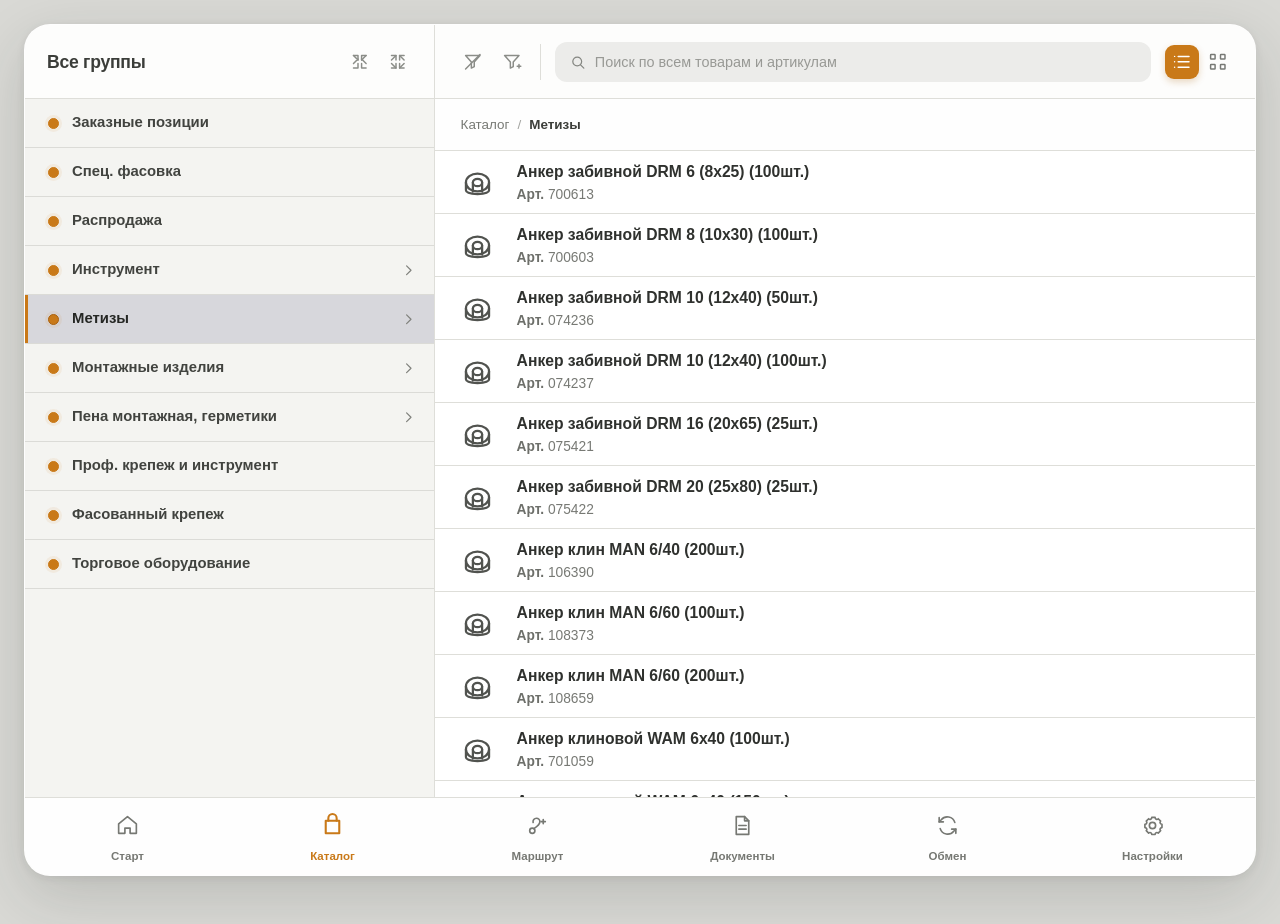
==== commit 170a62c1: "Update category menu behavior" ====
--- a/крепеж-св-справочник.html
+++ b/крепеж-св-справочник.html
@@ -402,6 +402,8 @@
   margin-right: 12px;
   border: 1.5px solid #b8bab5;
   border-radius: 50%;
+  background: var(--accent);
+  border-color: var(--accent);
 }
 
 .tree-node.depth-0 .node-dot {
@@ -412,6 +414,12 @@
   background: var(--accent);
   border-color: var(--accent);
   box-shadow: 0 0 0 3px rgba(201, 121, 24, 0.08);
+}
+
+.tree-node.is-expanded > .tree-row .node-dot {
+  background: transparent;
+  border-color: var(--accent);
+  box-shadow: none;
 }
 
 .tree-select[aria-current="page"] .node-dot {
@@ -1111,7 +1119,6 @@
           </button>
 
           <div class="header-title">
-            <p>Крепеж СВ</p>
             <h1>Все группы</h1>
           </div>
 
@@ -1177,7 +1184,6 @@
         <aside class="groups-panel" id="groupsPanel" aria-label="Группы каталога">
           <div class="mobile-panel-header">
             <div>
-              <p>Крепеж СВ</p>
               <strong>Все группы</strong>
             </div>
             <button class="icon-button" id="sidebarClose" type="button" aria-label="Закрыть группы каталога">
@@ -3490,7 +3496,7 @@
   selectButton.setAttribute("aria-current", node.id === state.selectedId ? "page" : "false");
 
   const dot = document.createElement("span");
-  dot.className = "node-dot";
+  dot.className = `node-dot${isExpanded ? " is-open" : ""}`;
   dot.setAttribute("aria-hidden", "true");
 
   const label = document.createElement("span");
@@ -3587,8 +3593,17 @@
   renderProducts(selected.node);
 }
 
+function collectCategoryProducts(node) {
+  return [
+    ...(node.products || []),
+    ...(node.children || []).flatMap(collectCategoryProducts),
+  ];
+}
+
 function renderProducts(node) {
-  const products = node.products || [];
+  const products = node.id === "hardware"
+    ? collectCategoryProducts(node).sort((a, b) => a.name.localeCompare(b.name, "ru", { sensitivity: "base", numeric: true }))
+    : node.products || [];
   searchSummaryElement.hidden = true;
   searchSummaryElement.textContent = "";
 
@@ -3691,6 +3706,15 @@
 }
 
 function selectCategory(id) {
+  const selected = findNodeAndPath(catalogGroups, id)?.node;
+  if (selected?.children?.length) {
+    if (state.expandedIds.has(id)) {
+      state.expandedIds.delete(id);
+    } else {
+      state.expandedIds.add(id);
+    }
+  }
+
   state.selectedId = id;
   renderSelectedCategory();
   renderTree();
